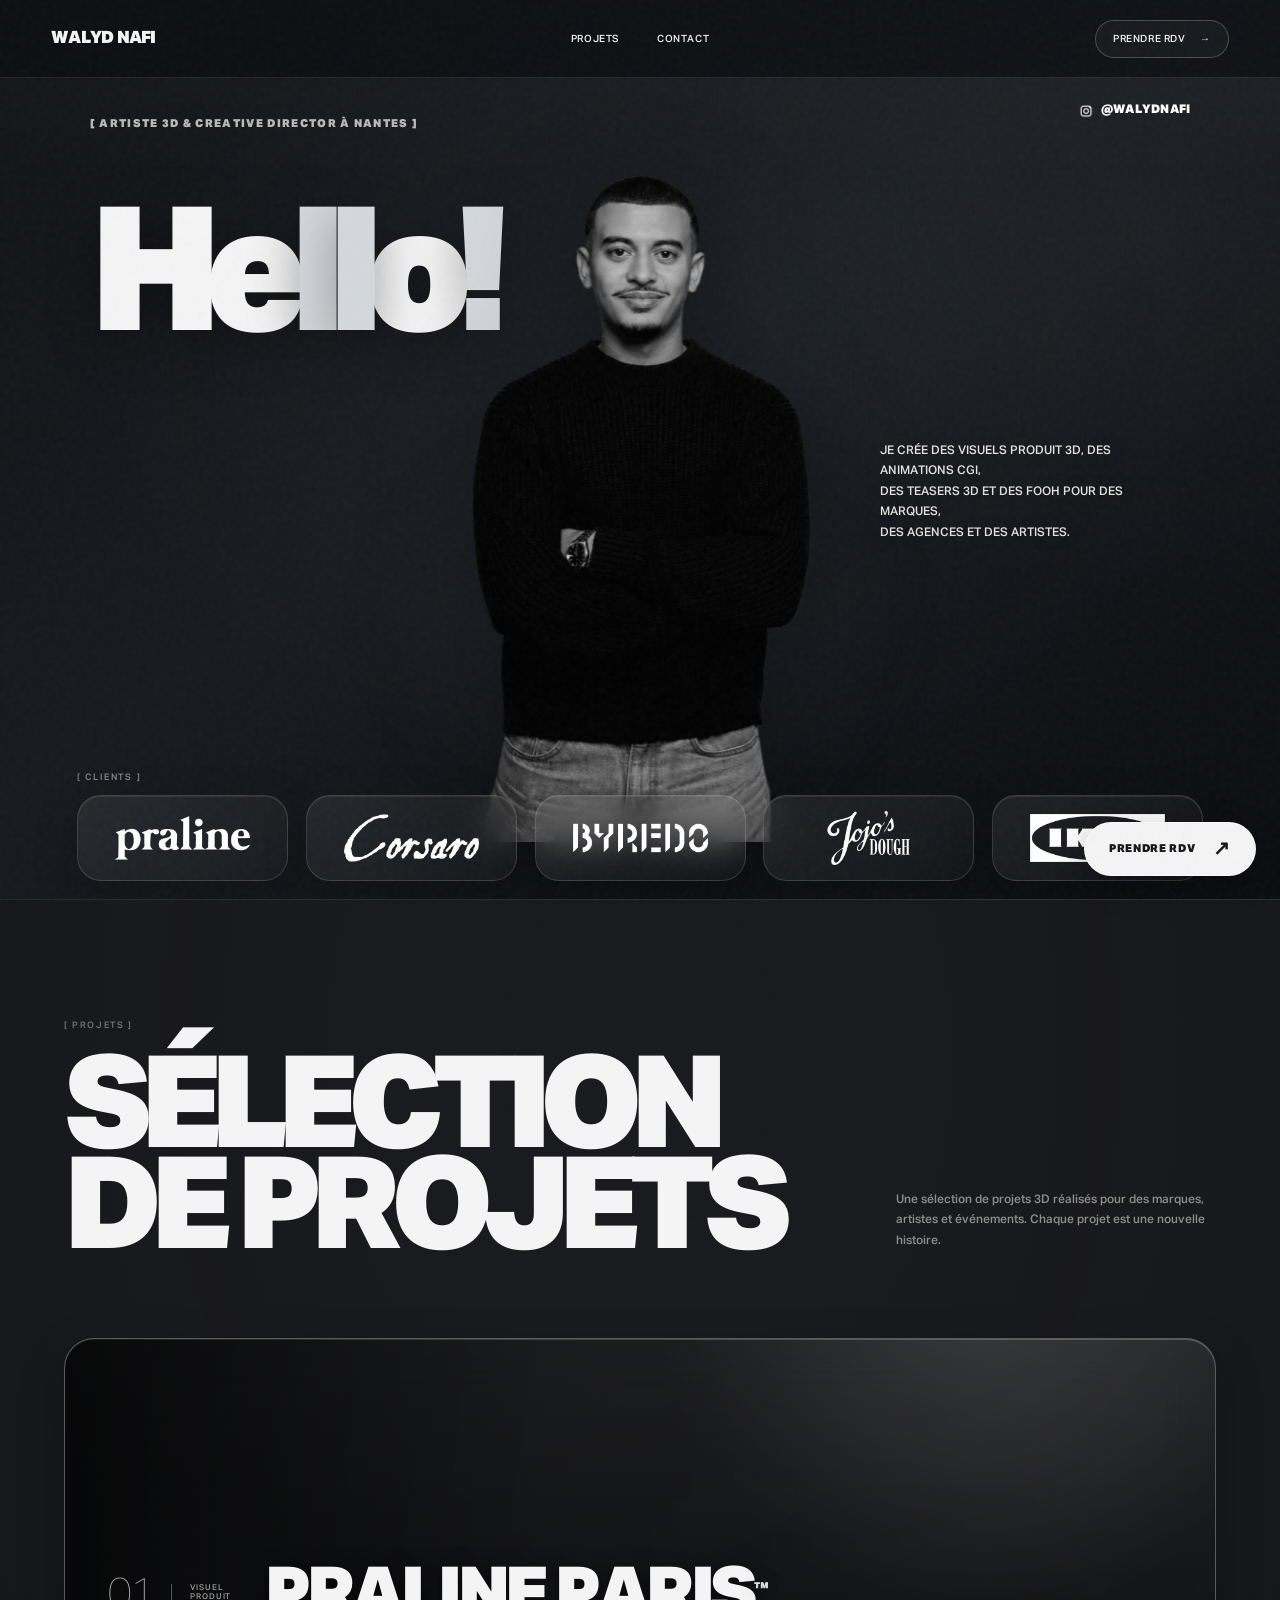
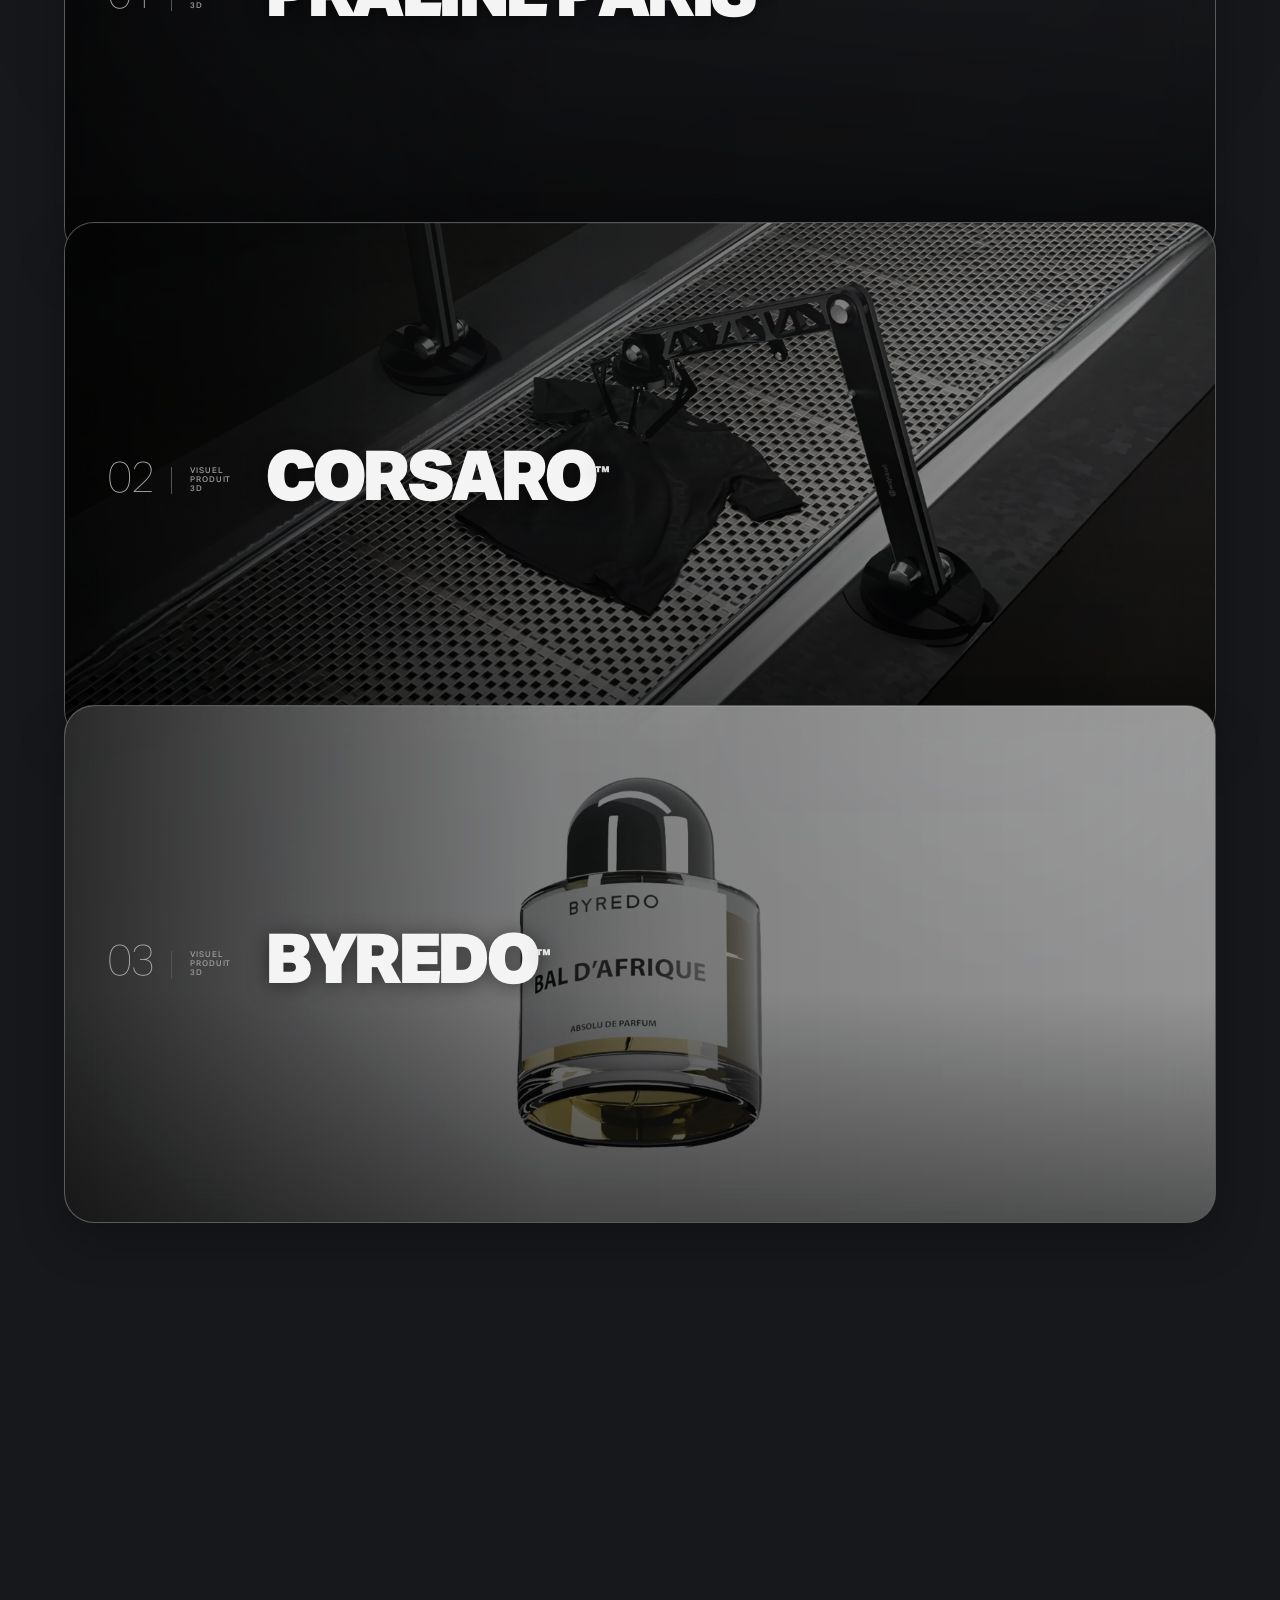
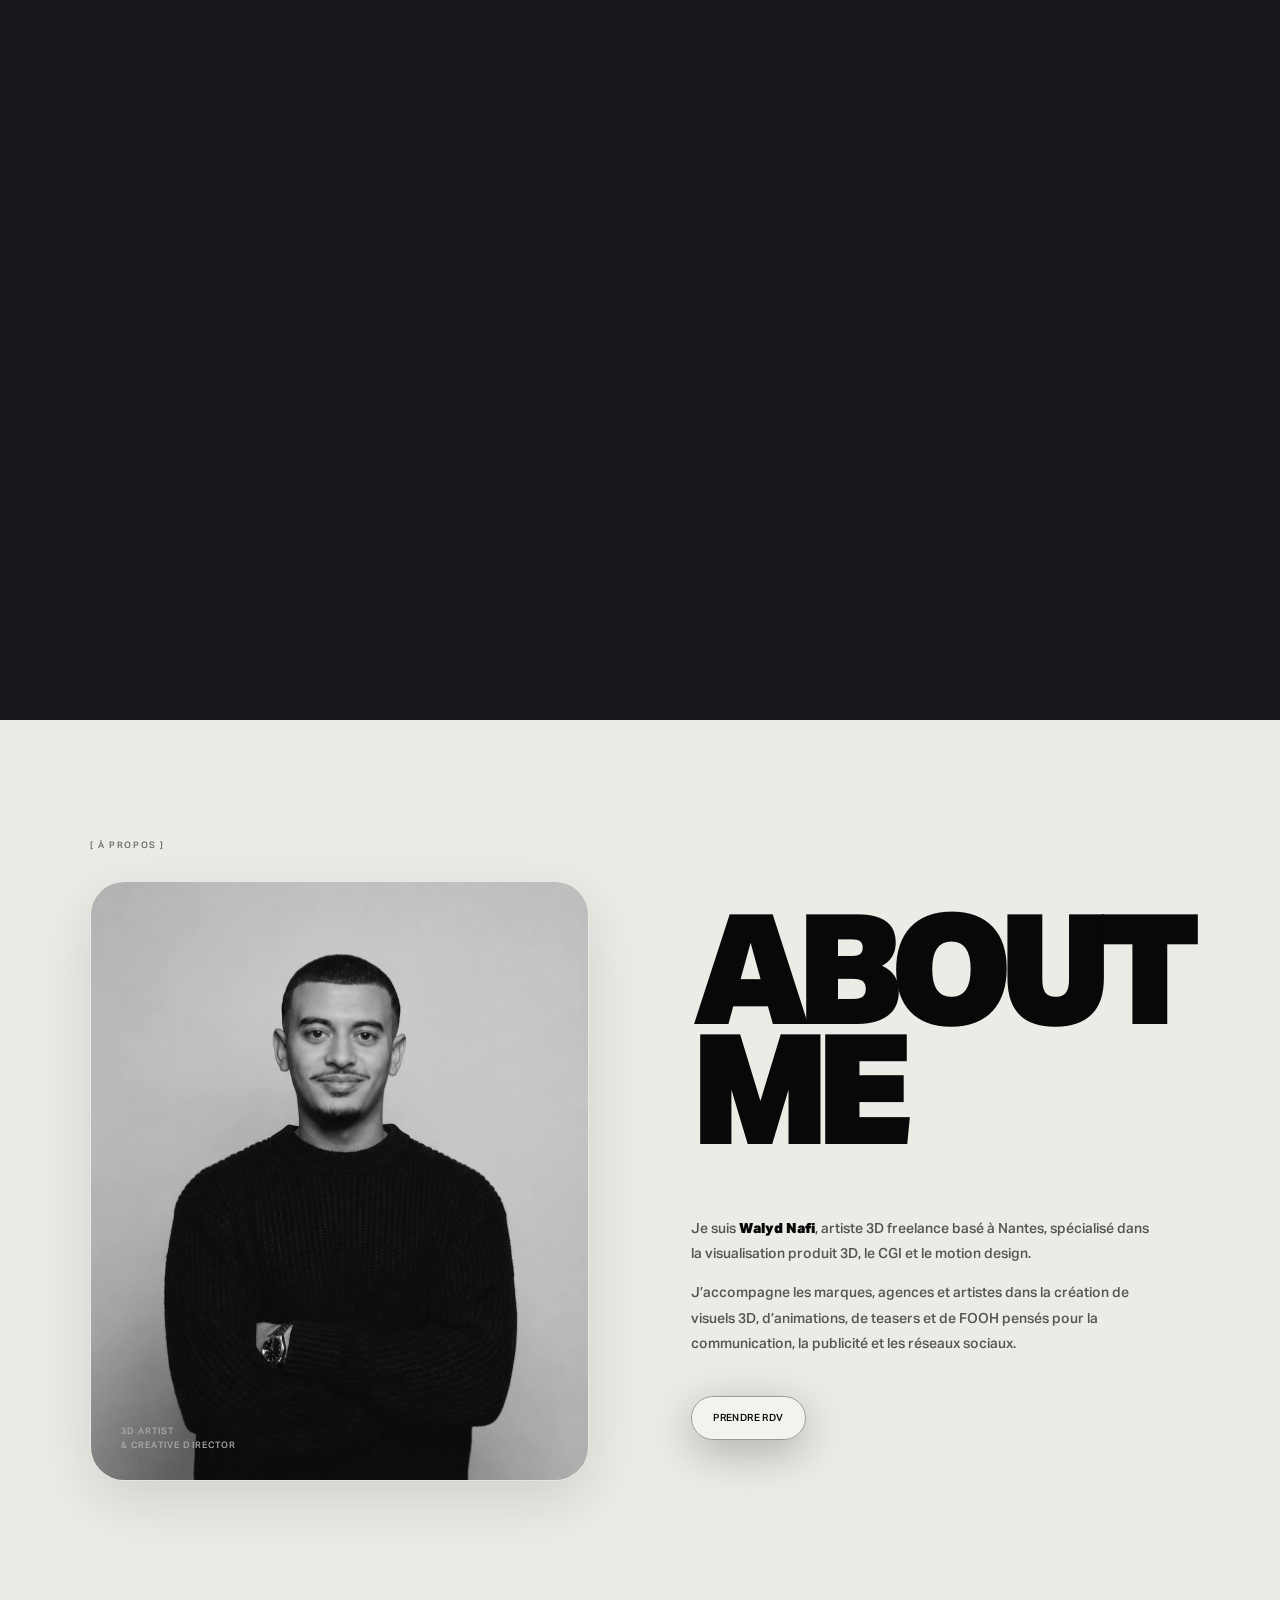
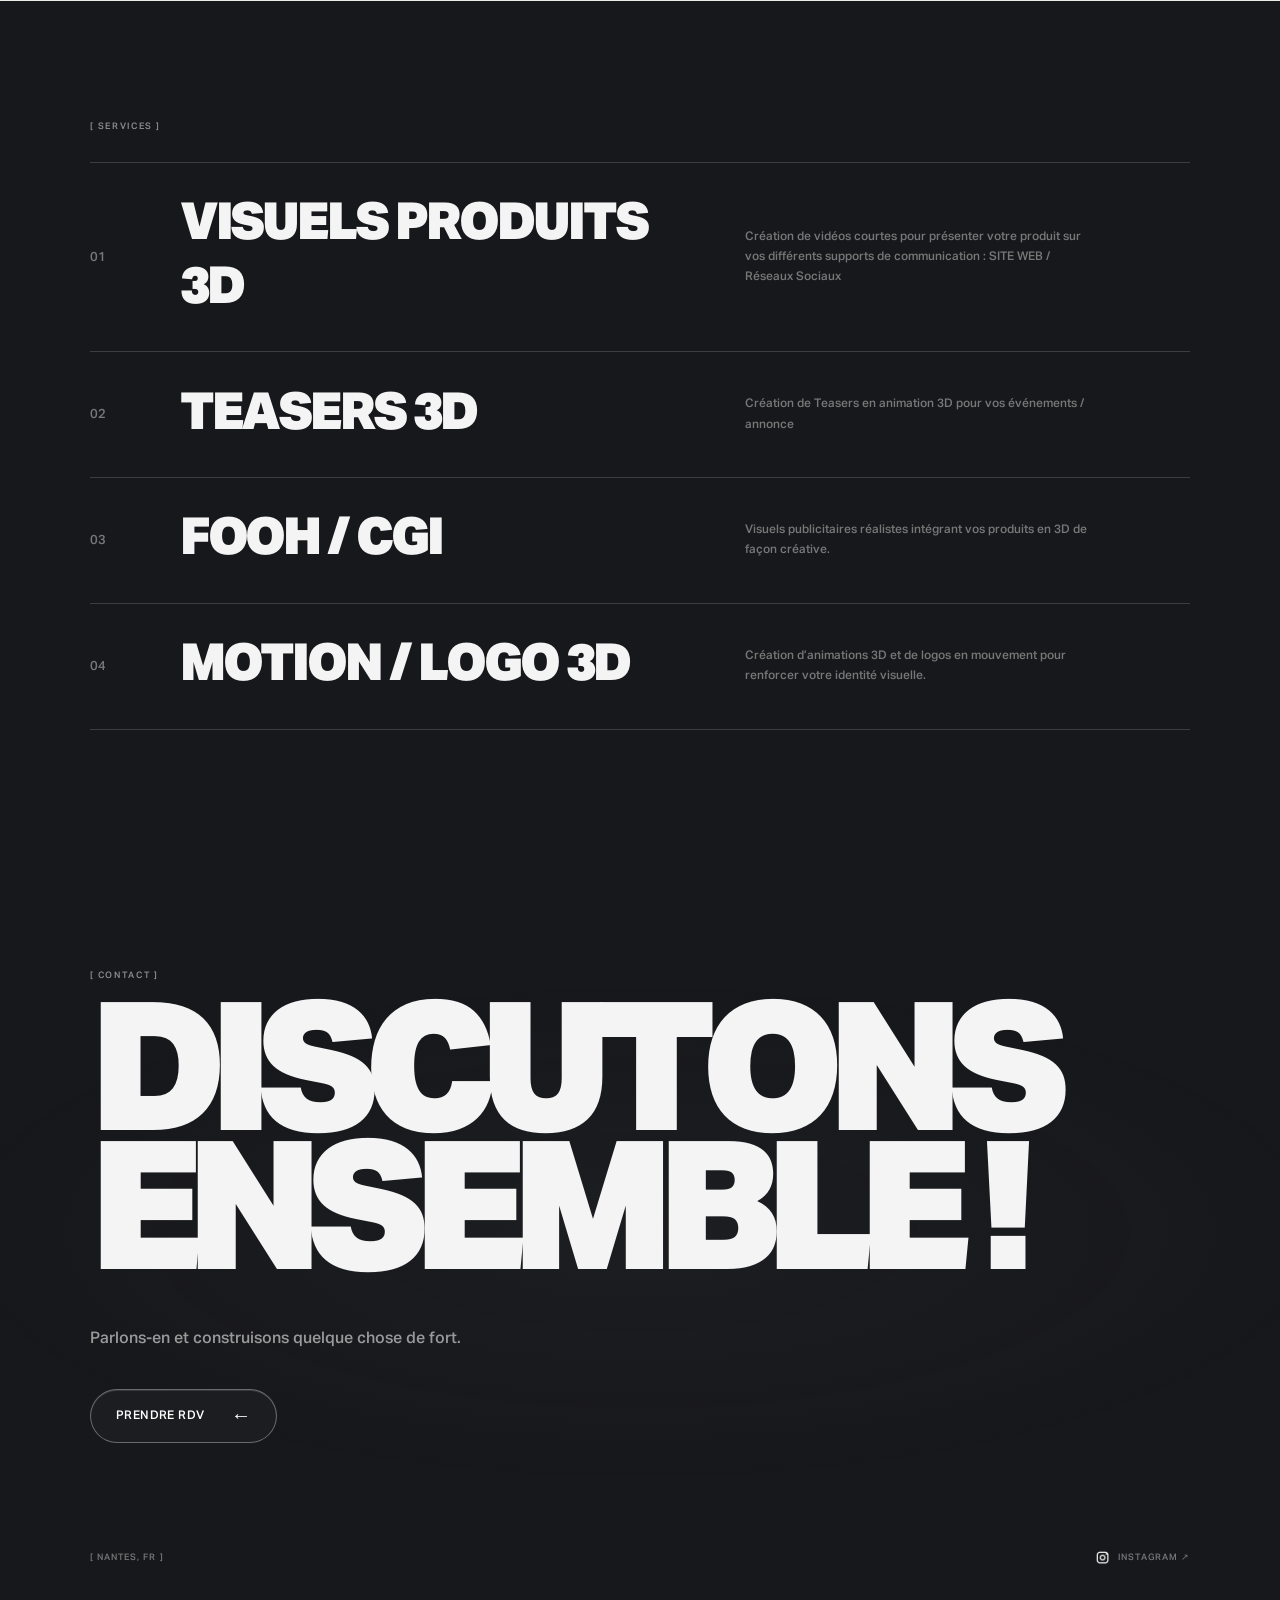
==== index.html @ 04abf807 "Add fixed booking button at bottom right" ====
<!doctype html>
<html lang="fr">
<head>
<meta charset="utf-8">
<link rel="icon" type="image/png" href="assets/favicon.png"><link rel="apple-touch-icon" href="assets/apple-touch-icon.png"><meta name="viewport" content="width=device-width,initial-scale=1">
<title>Artiste 3D freelance à Nantes | Visualisation produit 3D — Walyd Nafi</title>
<meta name="description" content="Walyd Nafi, artiste 3D freelance à Nantes. Visualisation produit 3D, CGI, FOOH, teasers 3D, motion design et direction artistique pour marques et agences.">
<link rel="canonical" href="https://walydnafi.fr/">
<meta name="robots" content="index,follow,max-image-preview:large">
<meta name="theme-color" content="#17181b">
<meta property="og:type" content="website">
<meta property="og:site_name" content="WALYD NAFI">
<meta property="og:title" content="Artiste 3D freelance à Nantes | Walyd Nafi">
<meta property="og:description" content="Visualisation produit 3D, CGI, FOOH, teasers 3D et motion design pour marques, agences et artistes.">
<meta property="og:url" content="https://walydnafi.fr/">
<meta property="og:image" content="https://walydnafi.fr/assets/walyd-hero.webp">
<meta name="twitter:card" content="summary_large_image">
<meta name="twitter:title" content="Artiste 3D freelance à Nantes | Walyd Nafi">
<meta name="twitter:description" content="Visualisation produit 3D, CGI, FOOH, teasers 3D et motion design.">
<meta name="twitter:image" content="https://walydnafi.fr/assets/walyd-hero.webp">
<link rel="stylesheet" href="style.css">
<script type="application/ld+json">
{
"@context":"https://schema.org",
"@graph":[
{"@type":"Person","@id":"https://walydnafi.fr/#person","name":"Walyd Nafi","alternateName":"WALYD NAFI","url":"https://walydnafi.fr/","image":"https://walydnafi.fr/assets/walyd-hero.webp","jobTitle":"Artiste 3D & Creative Director","description":"Artiste 3D freelance à Nantes spécialisé en visualisation produit 3D, CGI, FOOH, teasers 3D et motion design.","sameAs":["https://www.instagram.com/walydnafi/"],"worksFor":{"@id":"https://walydnafi.fr/#business"},"homeLocation":{"@type":"City","name":"Nantes"}},
{"@type":"ProfessionalService","@id":"https://walydnafi.fr/#business","name":"WALYD NAFI","url":"https://walydnafi.fr/","description":"Studio freelance de création 3D spécialisé en visualisation produit, CGI, FOOH, teasers 3D et motion design.","image":"https://walydnafi.fr/assets/walyd-hero.webp","areaServed":[{"@type":"City","name":"Nantes"},{"@type":"Country","name":"France"}],"founder":{"@id":"https://walydnafi.fr/#person"},"sameAs":["https://www.instagram.com/walydnafi/"]},
{"@type":"WebSite","@id":"https://walydnafi.fr/#website","url":"https://walydnafi.fr/","name":"WALYD NAFI","publisher":{"@id":"https://walydnafi.fr/#person"},"inLanguage":"fr-FR"}
]}
</script>
</head>
<body>
<div class="noise"></div>
<header class="nav">
  <div class="nav-name">WALYD NAFI</div>
  <div class="nav-links"><a href="#projects">PROJETS</a><a href="#contact">CONTACT</a></div>
  <a class="nav-cta" href="https://cal.com/walydnafi/30min" data-cal-link="walydnafi/30min" data-cal-namespace="30min" data-cal-config='{"layout":"month_view","useSlotsViewOnSmallScreen":"true"}'>PRENDRE RDV <span class="nav-arrow" aria-hidden="true">→</span></a>
</header>
<main>
<section class="hero" id="home">
  <h1 class="hero-role">[ ARTISTE 3D &amp; CREATIVE DIRECTOR À NANTES ]</h1>
  <div class="hero-topline"><a href="https://www.instagram.com/walydnafi/" target="_blank" rel="noopener noreferrer"><img class="instagram-png" src="assets/instagram-white.png" alt="" aria-hidden="true">@WALYDNAFI</a></div>
  <div class="hero-portrait" aria-hidden="true"><img src="assets/walyd-hero.webp" alt=""></div>
  <div class="hero-title">He<span class="hello-l l-one">l</span><span class="hello-l l-two">l</span>o<span class="hello-mark">!</span></div>
  <div class="hero-copy">JE CRÉE DES VISUELS PRODUIT 3D, DES ANIMATIONS CGI,<br>DES TEASERS 3D ET DES FOOH POUR DES MARQUES,<br>DES AGENCES ET DES ARTISTES.</div>
  <div class="hero-scroll">SCROLL <span>↓</span></div>

  <div class="hero-clients" id="clients">
    <div class="section-label">[ CLIENTS ]</div>
    <div class="client-row">
      <div class="client-logo"><img src="assets/logo-praline.webp" alt="Praline Paris"></div>
      <div class="client-logo"><img src="assets/logo-corsaro.webp" alt="Corsaro"></div>
      <div class="client-logo"><img src="assets/logo-byredo.webp" alt="Byredo"></div>
      <div class="client-logo"><img src="assets/logo-jojos.webp" alt="Jojo's Dough"></div>
      <div class="client-logo"><img src="assets/logo-ikea.webp" alt="IKEA"></div>
    </div>
  </div>
</section>
<section class="projects" id="projects">
  <div class="projects-head"><div><div class="section-label">[ PROJETS ]</div><h2>SÉLECTION<br>DE PROJETS</h2></div><p>Une sélection de projets 3D réalisés pour des marques, artistes et événements. Chaque projet est une nouvelle histoire.</p></div>
  <div class="project-stack">
    <article class="project-card project-with-image">
      <a class="project-card-link" href="projects/praline-paris.html" aria-label="Voir le projet PRALINE PARIS"></a>
      <picture class="project-media-picture"><source media="(max-width:800px)" srcset="assets/praline-16x9.webp"><img class="project-media" src="assets/praline-card.webp" alt="Praline Paris — visuel 3D" loading="lazy" decoding="async"></picture>
      <div class="p-meta"><b>01</b><span>VISUEL PRODUIT 3D</span></div>
      <h3><a class="project-link" href="projects/praline-paris.html">PRALINE PARIS<sup class="tm-mark">™</sup></a></h3>
    </article>
    <article class="project-card project-with-image">
      <a class="project-card-link" href="projects/corsaro.html" aria-label="Voir le projet CORSARO"></a>
      <picture class="project-media-picture"><source media="(max-width:800px)" srcset="assets/corsaro-16x9.webp"><img class="project-media" src="assets/corsaro-card.webp" alt="Corsaro — visuel 3D" loading="lazy" decoding="async"></picture>
      <div class="p-meta"><b>02</b><span>VISUEL PRODUIT 3D</span></div>
      <h3><a class="project-link" href="projects/corsaro.html">CORSARO<sup class="tm-mark">™</sup></a></h3>
    </article>
    <article class="project-card project-with-image">
      <a class="project-card-link" href="projects/byredo.html" aria-label="Voir le projet BYREDO"></a>
      <picture class="project-media-picture"><source media="(max-width:800px)" srcset="assets/byredo-16x9.webp"><img class="project-media" src="assets/byredo-card.webp" alt="Byredo — visuel 3D" loading="lazy" decoding="async"></picture>
      <div class="p-meta"><b>03</b><span>VISUEL PRODUIT 3D</span></div>
      <h3><a class="project-link" href="projects/byredo.html">BYREDO<sup class="tm-mark">™</sup></a></h3>
    </article>
    <article class="project-card project-with-image">
      <a class="project-card-link" href="projects/jojos-dough.html" aria-label="Voir le projet JOJO'S DOUGH"></a>
      <picture class="project-media-picture"><source media="(max-width:800px)" srcset="assets/jojos-dough-16x9.webp"><img class="project-media" src="assets/jojos-dough-card.webp" alt="Jojo's Dough — visuel 3D" loading="lazy" decoding="async"></picture>
      <div class="p-meta"><b>04</b><span>VISUEL PRODUIT 3D</span></div>
      <h3><a class="project-link" href="projects/jojos-dough.html">JOJO'S DOUGH<sup class="tm-mark">™</sup></a></h3>
    </article>
    <article class="project-card project-with-image">
      <a class="project-card-link" href="projects/ikea.html" aria-label="Voir le projet IKEA"></a>
      <picture class="project-media-picture"><source media="(max-width:800px)" srcset="assets/ikea-16x9.webp"><img class="project-media" src="assets/ikea-card.webp" alt="IKEA — visuel 3D" loading="lazy" decoding="async"></picture>
      <div class="p-meta"><b>05</b><span>VISUEL PRODUIT 3D</span></div>
      <h3><a class="project-link" href="projects/ikea.html">IKEA<sup class="tm-mark">™</sup></a></h3>
    </article>
  </div>
</section>
<section class="about" id="about"><div class="section-label">[ À PROPOS ]</div><div class="about-grid"><div class="about-visual"><img src="assets/walyd-about.webp" alt="Walyd Nafi — 3D Artist &amp; Creative Director"><div class="about-caption">3D ARTIST<br>&amp; CREATIVE DIRECTOR</div></div><div class="about-text"><div class="bigword">ABOUT<br>ME</div><p>Je suis <strong>Walyd Nafi</strong>, artiste 3D freelance basé à Nantes, spécialisé dans la visualisation produit 3D, le CGI et le motion design.</p><p>J’accompagne les marques, agences et artistes dans la création de visuels 3D, d’animations, de teasers et de FOOH pensés pour la communication, la publicité et les réseaux sociaux.</p><a class="pill light" href="https://cal.com/walydnafi/30min" data-cal-link="walydnafi/30min" data-cal-namespace="30min" data-cal-config='{"layout":"month_view","useSlotsViewOnSmallScreen":"true"}'>PRENDRE RDV</a></div></div></section>
<section class="services" id="services"><div class="section-label">[ SERVICES ]</div><div class="service-list"><div><span>01</span><h3>VISUELS PRODUITS 3D</h3><p>Création de vidéos courtes pour présenter votre produit sur vos différents supports de communication : SITE WEB / Réseaux Sociaux</p></div><div><span>02</span><h3>TEASERS 3D</h3><p>Création de Teasers en animation 3D pour vos événements / annonce</p></div><div><span>03</span><h3>FOOH / CGI</h3><p>Visuels publicitaires réalistes intégrant vos produits en 3D de façon créative.</p></div><div><span>04</span><h3>MOTION / LOGO 3D</h3><p>Création d’animations 3D et de logos en mouvement pour renforcer votre identité visuelle.</p></div></div></section>
<section class="contact" id="contact"><div class="section-label">[ CONTACT ]</div><div class="contact-title">DISCUTONS<br>ENSEMBLE !</div><p>Parlons-en et construisons quelque chose de fort.</p><a class="contact-rdv-button" href="https://cal.com/walydnafi/30min" data-cal-link="walydnafi/30min" data-cal-namespace="30min" data-cal-config='{"layout":"month_view","useSlotsViewOnSmallScreen":"true"}'>PRENDRE RDV <span aria-hidden="true">←</span></a><div class="contact-bottom"><span>[ NANTES, FR ]</span><a class="instagram-link" href="https://www.instagram.com/walydnafi/" target="_blank" rel="noopener noreferrer" aria-label="Instagram de Walyd Nafi"><img class="instagram-png instagram-png-bottom" src="assets/instagram-white.png" alt="" aria-hidden="true"><span>INSTAGRAM ↗</span></a></div></section>
</main>
<a class="sticky-rdv-button" href="https://cal.com/walydnafi/30min" data-cal-link="walydnafi/30min" data-cal-namespace="30min" data-cal-config='{"layout":"month_view","useSlotsViewOnSmallScreen":"true"}'>PRENDRE RDV <span aria-hidden="true">↗</span></a>
<script src="script.js"></script>
<script src="cal.js"></script>
</body>
</html>
---- style.css ----
@font-face{font-family:Aktiv;src:url('fonts/AktivGrotesk-Hairline.otf') format('opentype');font-weight:100;font-style:normal;font-display:swap}
@font-face{font-family:Aktiv;src:url('fonts/AktivGrotesk-Medium.otf') format('opentype');font-weight:500;font-style:normal;font-display:swap}
@font-face{font-family:Aktiv;src:url('fonts/AktivGrotesk-Black.otf') format('opentype');font-weight:900;font-style:normal;font-display:swap}
*{box-sizing:border-box}html{scroll-behavior:smooth}body{margin:0;color:#f4f4f4;font-family:Aktiv,Arial,sans-serif;font-weight:500;overflow-x:hidden;background:#17181b;}.noise{position:fixed;inset:0;pointer-events:none;opacity:.04;z-index:50;background-image:url("data:image/svg+xml,%3Csvg viewBox='0 0 180 180' xmlns='http://www.w3.org/2000/svg'%3E%3Cfilter id='n'%3E%3CfeTurbulence type='fractalNoise' baseFrequency='.9' numOctaves='3' stitchTiles='stitch'/%3E%3C/filter%3E%3Crect width='100%25' height='100%25' filter='url(%23n)' opacity='.8'/%3E%3C/svg%3E")}.nav{height:78px;display:grid;grid-template-columns:1fr auto 1fr;align-items:center;padding:0 4vw;border-bottom:1px solid rgba(255,255,255,.10);position:fixed;top:0;left:0;right:0;z-index:20;background:rgba(8,10,13,.58);backdrop-filter:blur(24px)}.nav-name{font-weight:900;letter-spacing:-.045em;font-size:17px}.nav-links{display:flex;gap:38px}.nav-links a,.nav-cta{color:#eee;text-decoration:none;font-size:10px;font-weight:500;letter-spacing:.06em}.nav-cta{justify-self:end;border:1px solid rgba(255,255,255,.22);border-radius:999px;padding:12px 17px;background:rgba(255,255,255,.035)}.nav-cta span,.pill span{margin-left:12px}.nav-cta .nav-arrow{display:inline-block;transform:rotate(0deg);transform-origin:50% 50%;will-change:transform;transition:transform .08s linear}.hero{min-height:100vh;position:relative;padding:145px 7vw 50px;overflow:hidden;border-bottom:1px solid rgba(255,255,255,.09);background:radial-gradient(ellipse 80% 70% at 50% 45%,rgba(58,66,76,.18) 0%,rgba(15,18,22,.10) 38%,rgba(4,5,7,.40) 78%),radial-gradient(circle at 75% 20%,rgba(112,121,132,.13),transparent 28%),linear-gradient(135deg,rgba(28,34,41,.55),rgba(4,6,8,.78) 58%,rgba(2,3,5,.96));}.hero:after{content:"";position:absolute;inset:0;pointer-events:none;background:linear-gradient(180deg,rgba(255,255,255,.025),transparent 20%,transparent 75%,rgba(0,0,0,.32));mix-blend-mode:screen}.hero-role{position:absolute;top:108px;left:7vw;font-size:11px;letter-spacing:.12em;color:#b8b8b8;z-index:4}.hero-topline{position:absolute;top:103px;right:7vw;font-size:12px;letter-spacing:.04em;text-align:right;z-index:4}.hero-topline a{color:#fff;text-decoration:none;font-weight:900;letter-spacing:.02em}.hero-topline a:hover{text-decoration:underline;text-underline-offset:4px}.hero-title{font-size:clamp(100px,18vw,270px);font-weight:900;line-height:.78;letter-spacing:-.095em;margin-top:58px;position:relative;z-index:2}.hero-title span{color:#d4d8dc}.hero-copy{position:absolute;right:11vw;top:49%;font-size:12px;line-height:1.7;font-weight:500;color:#e0e0e0;z-index:4;text-shadow:0 1px 16px rgba(0,0,0,.45)}.pill{display:inline-flex;align-items:center;text-decoration:none;color:#fff;border:1px solid rgba(255,255,255,.34);border-radius:999px;padding:15px 21px;font-size:10px;font-weight:500;letter-spacing:.04em;background:linear-gradient(115deg,rgba(255,255,255,.15),rgba(255,255,255,.035) 48%,rgba(255,255,255,.10));box-shadow:inset 0 1px 0 rgba(255,255,255,.25),0 12px 45px rgba(0,0,0,.28);backdrop-filter:blur(16px)}.hero>.pill{position:absolute;right:11vw;top:61%;z-index:4}.hero-scroll{position:absolute;bottom:35px;left:7vw;font-size:9px;letter-spacing:.15em;color:#8a8f95;z-index:4}.hero-scroll span{color:#fff;margin-left:12px}.clients{padding:55px 7vw;border-bottom:1px solid rgba(255,255,255,.08);background:transparent}.section-label{font-size:9px;letter-spacing:.18em;color:#8b9096;margin-bottom:30px}.client-row{display:grid;grid-template-columns:repeat(6,1fr);gap:25px;align-items:center}.client-row span{font-size:12px;color:#fff;text-align:center;font-weight:900;letter-spacing:-.035em;text-transform:uppercase}.projects{padding:120px 5vw 140px;color:#f4f4f4;background:radial-gradient(ellipse 90% 50% at 50% 5%,rgba(57,65,74,.10),transparent 70%)}.projects-head{display:flex;justify-content:space-between;align-items:flex-end;gap:40px;margin-bottom:75px}.projects .section-label{color:#777}.projects-head h2{font-size:clamp(65px,10vw,145px);font-weight:900;line-height:.79;letter-spacing:-.085em;margin:0}.projects-head p{max-width:320px;font-size:12px;line-height:1.7;color:#8e8e8e}.project-stack{display:flex;flex-direction:column;gap:0;padding-bottom:25px}.project-card{position:sticky;min-height:190px;margin-bottom:-35px;border:1px solid rgba(255,255,255,.28);border-radius:30px;display:grid;grid-template-columns:130px 1fr;align-items:center;gap:28px;padding:28px 34px;background:linear-gradient(120deg,rgba(255,255,255,.14),rgba(90,98,108,.09) 45%,rgba(0,0,0,.30));box-shadow:inset 0 1px 0 rgba(255,255,255,.3),inset 0 -1px 0 rgba(0,0,0,.5),0 18px 45px rgba(0,0,0,.26);backdrop-filter:blur(24px) saturate(115%);-webkit-backdrop-filter:blur(24px) saturate(115%);overflow:hidden;transition:transform .5s ease,border-color .4s ease,background .4s ease}.project-card:before{content:"";position:absolute;inset:-25%;background:radial-gradient(circle at 70% 10%,rgba(255,255,255,.18),transparent 24%),radial-gradient(circle at 20% 80%,rgba(255,255,255,.08),transparent 25%);pointer-events:none;filter:blur(18px)}.project-card:nth-child(1){top:105px;z-index:1;transform:rotate(-1deg)}.project-card:nth-child(2){top:140px;z-index:2;transform:rotate(.6deg)}.project-card:nth-child(3){top:175px;z-index:3;transform:rotate(-.4deg)}.project-card:nth-child(4){top:210px;z-index:4;transform:rotate(.65deg)}.project-card:nth-child(5){top:245px;z-index:5;transform:rotate(-.3deg)}.project-card:hover{transform:translateY(-10px) rotate(0deg);border-color:rgba(255,255,255,.55);background:linear-gradient(120deg,rgba(255,255,255,.19),rgba(110,118,128,.11) 45%,rgba(0,0,0,.34))}.p-meta{display:flex;align-items:center;gap:18px;position:relative;z-index:2}.p-meta b{font-size:43px;font-weight:100;color:#aaa;letter-spacing:-.05em}.p-meta span{font-size:8px;letter-spacing:.12em;color:#999;border-left:1px solid #555;padding-left:18px}.project-card h3{position:relative;z-index:2;font-size:clamp(32px,5.4vw,78px);font-weight:900;letter-spacing:-.065em;margin:0}.arrow{position:relative;z-index:2;width:48px;height:48px;border:1px solid rgba(255,255,255,.4);border-radius:50%;display:grid;place-items:center;font-size:19px;transition:.35s}.project-card:hover .arrow{transform:rotate(45deg);background:#fff;color:#050505}.about{padding:120px 7vw;background:#ecece7;color:#080808}.about .section-label{color:#666}.about-grid{display:grid;grid-template-columns:1fr 1fr;gap:8vw;align-items:center}.about-visual{height:600px;border-radius:34px;background:#cfcfcb;border:1px solid rgba(255,255,255,.5);position:relative;overflow:hidden;display:flex;align-items:center;justify-content:center;box-shadow:inset 0 1px 0 rgba(255,255,255,.65),0 20px 60px rgba(0,0,0,.12)}.about-visual img{width:100%;height:100%;object-fit:cover;object-position:center top;display:block;filter:grayscale(1);transform:scale(1.01)}.about-caption{position:absolute;bottom:28px;left:30px;font-size:9px;line-height:1.5;letter-spacing:.12em;color:#aaa}.bigword{font-size:clamp(75px,12vw,170px);font-weight:900;line-height:.78;letter-spacing:-.09em;margin-bottom:55px}.about-text p{max-width:460px;color:#555;font-size:14px;line-height:1.8}.about-text strong{color:#080808}.light{margin-top:25px;color:#080808;border-color:#999;background:rgba(255,255,255,.35)}.services{padding:120px 7vw;background:transparent;color:#f4f4f4}.service-list>div{display:grid;grid-template-columns:60px 1.2fr 1fr;gap:30px;align-items:center;border-top:1px solid rgba(255,255,255,.16);padding:30px 0}.service-list>div:last-child{border-bottom:1px solid rgba(255,255,255,.16)}.service-list span{font-size:13px;color:#777}.service-list h3{font-size:clamp(28px,4vw,60px);font-weight:900;letter-spacing:-.06em;margin:0}.service-list p{font-size:12px;line-height:1.7;color:#777;max-width:350px}.contact{min-height:85vh;padding:120px 7vw 50px;display:flex;flex-direction:column;justify-content:center;position:relative;background:radial-gradient(ellipse 75% 45% at 50% 50%,rgba(57,65,74,.14),transparent 72%)}.contact-title{font-size:clamp(75px,14vw,200px);font-weight:900;line-height:.78;letter-spacing:-.09em}.contact>p{color:#999;margin-top:40px}.contact-rdv-button{display:inline-flex;align-items:center;justify-content:center;gap:26px;width:max-content;color:#fff;text-decoration:none;margin-top:24px;padding:16px 25px;border:1px solid rgba(255,255,255,.34);border-radius:999px;font-size:12px;font-weight:500;letter-spacing:.04em;background:rgba(255,255,255,.025);box-shadow:inset 0 1px 0 rgba(255,255,255,.12);transition:background .3s ease,border-color .3s ease,transform .3s ease}.contact-rdv-button span{font-size:20px;line-height:1;display:inline-block;transition:transform .3s ease}.contact-rdv-button:hover{background:rgba(255,255,255,.08);border-color:rgba(255,255,255,.55);transform:translateY(-2px)}.contact-rdv-button:hover span{transform:translateX(-4px)}.contact-bottom{margin-top:auto;display:flex;justify-content:space-between;align-items:center;font-size:9px;letter-spacing:.12em;color:#777;padding-top:100px}.instagram-link{display:inline-flex;align-items:center;gap:9px;color:#777;text-decoration:none}.instagram-link:hover{color:#fff}.instagram-icon{width:18px;height:18px;border:1px solid currentColor;border-radius:5px;display:grid;place-items:center;font-size:13px;line-height:1}@media(max-width:800px){body{background-attachment:scroll}.hero{padding:110px 6vw 40px;min-height:780px}.hero-role{top:88px;left:6vw;font-size:9px}.hero-topline{top:86px;right:6vw;font-size:10px}.hero-title{font-size:27vw;margin-top:45px}.hero-copy{right:6vw;top:auto;bottom:190px}.hero>.pill{top:auto;bottom:110px;right:6vw}.hero-scroll{bottom:25px}.client-row{grid-template-columns:repeat(2,1fr);gap:18px}.projects{padding:85px 5vw 110px}.projects-head{display:block}.projects-head p{margin-top:30px}.project-card{grid-template-columns:60px 1fr;gap:12px;min-height:165px;padding:22px 18px;border-radius:24px;margin-bottom:-24px}.project-card:nth-child(1){top:75px}.project-card:nth-child(2){top:105px}.project-card:nth-child(3){top:135px}.project-card:nth-child(4){top:165px}.project-card:nth-child(5){top:195px}.p-meta{gap:10px}.p-meta b{font-size:28px}.p-meta span{font-size:6px;padding-left:10px}.project-card h3{font-size:34px;line-height:.95}.arrow{width:38px;height:38px;font-size:15px}.about{padding:85px 6vw}.about-grid{grid-template-columns:1fr;gap:40px}.about-visual{height:400px}.services{padding:85px 6vw}.service-list>div{grid-template-columns:40px 1fr;gap:10px}.service-list p{grid-column:2}.contact{padding:90px 6vw 40px}.contact-bottom{flex-direction:column;gap:15px}}
.reveal{opacity:0;transform:translateY(35px);transition:opacity .8s ease,transform .8s ease}.reveal.show{opacity:1;transform:none}

/* V11 — project visuals: 16:9 cinematic slides */
.project-stack{
  max-width:1200px;
  margin:0 auto;
}
.project-card{
  aspect-ratio:16 / 9;
  min-height:0;
  height:auto;
  padding:34px 42px;
  grid-template-columns:130px 1fr;
}
.project-card.project-with-image{
  background:rgba(35,38,42,.30);
}
.project-media{
  position:absolute;
  z-index:0;
  inset:0;
  width:100%;
  height:100%;
  aspect-ratio:16 / 9;
  object-fit:cover;
  object-position:center;
  display:block;
  opacity:.72;
  filter:saturate(.88) contrast(1.04);
  transition:transform .7s cubic-bezier(.2,.7,.2,1),opacity .5s ease,filter .5s ease;
}
.project-card.project-with-image:after{
  content:"";
  position:absolute;
  z-index:1;
  inset:0;
  background:
    linear-gradient(90deg,rgba(0,0,0,.78) 0%,rgba(0,0,0,.35) 42%,rgba(0,0,0,.22) 100%),
    linear-gradient(0deg,rgba(0,0,0,.45),transparent 45%,rgba(255,255,255,.06));
  pointer-events:none;
}
.project-card.project-with-image:hover .project-media{
  transform:scale(1.045);
  opacity:.88;
  filter:saturate(1) contrast(1.06);
}
.project-card .p-meta,
.project-card h3,
.project-card .arrow{z-index:3}
.project-card h3{
  text-shadow:0 2px 20px rgba(0,0,0,.5);
}
@media(max-width:800px){
  .project-stack{max-width:none}
  .project-card{
    aspect-ratio:16 / 9;
    min-height:0;
    padding:22px 18px;
    grid-template-columns:60px 1fr;
  }
  .project-card .project-media{object-position:center}
}

/* V12 — Hero Hello entrance */
.hero-title{
  overflow:visible;
  animation:helloReveal 1.15s cubic-bezier(.16,1,.3,1) both;
  transform-origin:left center;
}
.hero-title span{
  display:inline-block;
  animation:helloMarkReveal 1.15s .12s cubic-bezier(.16,1,.3,1) both;
}
@keyframes helloReveal{
  0%{opacity:0;transform:translateY(42px) scale(.97);filter:blur(10px)}
  55%{opacity:1;filter:blur(0)}
  100%{opacity:1;transform:translateY(0) scale(1);filter:blur(0)}
}
@keyframes helloMarkReveal{
  0%{opacity:0;transform:translateY(18px) rotate(8deg) scale(.8)}
  100%{opacity:1;transform:translateY(0) rotate(0) scale(1)}
}
@media (prefers-reduced-motion:reduce){
  .hero-title,.hero-title span{animation:none}
}

/* V13 — Client logo reveal */
.clients{position:relative;overflow:hidden;padding-top:72px;padding-bottom:80px}
.client-row{display:grid;grid-template-columns:repeat(5,minmax(0,1fr));gap:24px;align-items:center;margin-top:34px}
.client-logo{
  min-height:150px;
  display:flex;
  align-items:center;
  justify-content:center;
  padding:26px 30px;
  border:1px solid rgba(255,255,255,.11);
  border-radius:28px;
  background:linear-gradient(145deg,rgba(255,255,255,.075),rgba(255,255,255,.025));
  box-shadow:inset 0 1px 0 rgba(255,255,255,.08),0 18px 55px rgba(0,0,0,.20);
  backdrop-filter:blur(18px) saturate(115%);
  -webkit-backdrop-filter:blur(18px) saturate(115%);
  opacity:0;
  transform:translateY(42px) scale(.72);
  filter:blur(10px);
  will-change:transform,opacity,filter;
  transition:
    opacity .7s cubic-bezier(.16,1,.3,1),
    transform .8s cubic-bezier(.16,1,.3,1),
    filter .8s cubic-bezier(.16,1,.3,1);
}
.client-logo img{
  display:block;
  width:min(100%,170px);
  height:76px;
  object-fit:contain;
  object-position:center;
  filter:brightness(0) invert(1);
  transition:transform .45s cubic-bezier(.16,1,.3,1),opacity .3s ease;
}
.client-logo:nth-child(1){transition-delay:0s}
.client-logo:nth-child(2){transition-delay:.11s}
.client-logo:nth-child(3){transition-delay:.22s}
.client-logo:nth-child(4){transition-delay:.33s}
.client-logo:nth-child(5){transition-delay:.44s}
.client-logo.show{opacity:1;transform:translateY(0) scale(1);filter:blur(0)}
.client-logo:hover img{transform:scale(1.06)}
@media(max-width:1100px){
  .client-row{grid-template-columns:repeat(3,1fr)}
}
@media(max-width:800px){
  .client-row{grid-template-columns:repeat(2,1fr);gap:14px}
  .client-logo{min-height:112px;padding:18px;border-radius:22px}
  .client-logo img{width:100%;height:58px}
}
@media(prefers-reduced-motion:reduce){
  .client-logo{opacity:1;transform:none;filter:none;transition:none}
}

/* V14 — lossless cinematic graphite background.
   Built entirely with CSS gradients: no compressed raster background. */
html, body{
  background:#070708 !important;
}
body{
  position:relative;
  background:
    radial-gradient(ellipse 80% 55% at 12% 8%, rgba(115,120,132,.20) 0%, rgba(67,70,79,.10) 28%, transparent 62%),
    radial-gradient(ellipse 70% 60% at 92% 20%, rgba(74,80,96,.17) 0%, rgba(37,40,49,.08) 30%, transparent 65%),
    radial-gradient(ellipse 90% 75% at 48% 108%, rgba(82,86,96,.16) 0%, rgba(28,29,34,.08) 34%, transparent 70%),
    radial-gradient(ellipse 55% 45% at 50% 42%, rgba(35,37,43,.22) 0%, transparent 72%),
    linear-gradient(135deg,#050506 0%,#111216 28%,#08090b 55%,#15171c 78%,#050506 100%) !important;
  background-attachment:fixed !important;
  background-size:100% 100% !important;
}

/* Fine film-grain layer generated in-browser, so there is no image compression. */
body::before{
  content:"";
  position:fixed;
  inset:0;
  z-index:-1;
  pointer-events:none;
  opacity:.045;
  background-image:url("data:image/svg+xml,%3Csvg xmlns='http://www.w3.org/2000/svg' width='160' height='160' viewBox='0 0 160 160'%3E%3Cfilter id='n'%3E%3CfeTurbulence type='fractalNoise' baseFrequency='.82' numOctaves='4' stitchTiles='stitch'/%3E%3C/filter%3E%3Crect width='100%25' height='100%25' filter='url(%23n)' opacity='.9'/%3E%3C/svg%3E");
  mix-blend-mode:soft-light;
}

/* A soft vignette gives the page the same depth as the reference without crushing blacks. */
body::after{
  content:"";
  position:fixed;
  inset:0;
  z-index:-1;
  pointer-events:none;
  background:radial-gradient(ellipse at center, transparent 35%, rgba(0,0,0,.28) 100%);
}
@media(max-width:800px){
  body{background-attachment:scroll !important;}
}

/* V15 — small trademark mark on project brand names */
.project-card h3{
  display:flex;
  align-items:flex-start;
  gap:.12em;
}
.tm-mark{
  font-family:inherit;
  font-size:.22em;
  font-weight:700;
  line-height:1;
  position:relative;
  top:.05em;
  letter-spacing:0;
  opacity:.9;
}

/* V16 — clickable project cards */
.project-link{
  display:block;
  color:inherit;
  text-decoration:none;
  position:relative;
  z-index:2;
}
.project-link .project-card{
  cursor:pointer;
}
.project-link:focus-visible{
  outline:2px solid rgba(255,255,255,.8);
  outline-offset:8px;
  border-radius:30px;
}


/* FINAL — clean CSS-only graphite background */
html, body{background:#17181b !important;}
body{
  position:relative;
  background:
    radial-gradient(ellipse 75% 55% at 10% 0%, rgba(115,118,125,.18), transparent 62%),
    radial-gradient(ellipse 70% 60% at 92% 12%, rgba(83,87,96,.13), transparent 64%),
    radial-gradient(ellipse 80% 65% at 50% 100%, rgba(92,95,102,.10), transparent 68%),
    linear-gradient(145deg,#111214 0%,#1b1c20 35%,#15161a 68%,#202126 100%) !important;
  background-attachment:fixed !important;
  background-size:100% 100% !important;
}
body::before{
  content:""; position:fixed; inset:0; pointer-events:none; z-index:-1; opacity:.035;
  background:
    radial-gradient(circle at 20% 30%, rgba(255,255,255,.55) 0 1px, transparent 1px),
    radial-gradient(circle at 70% 60%, rgba(255,255,255,.35) 0 1px, transparent 1px);
  background-size:3px 3px,5px 5px; mix-blend-mode:soft-light;
}
@media(max-width:800px){body{background-attachment:scroll !important;}}


/* V21 — Hero portrait + clients visible on first viewport */
.hero{
  min-height:100vh;
  height:100vh;
  padding:110px 7vw 0;
  isolation:isolate;
}
.hero-portrait{
  position:absolute;
  z-index:1;
  left:50%;
  top:82px;
  transform:translateX(-50%);
  height:min(70vh,720px);
  width:min(54vw,720px);
  display:flex;
  align-items:flex-end;
  justify-content:center;
  pointer-events:none;
}
.hero-portrait::before{
  content:"";
  position:absolute;
  left:50%;
  bottom:3%;
  width:72%;
  height:54%;
  transform:translateX(-50%);
  background:radial-gradient(ellipse,rgba(130,138,150,.20),transparent 68%);
  filter:blur(35px);
  z-index:-1;
}
.hero-portrait img{
  display:block;
  width:auto;
  height:100%;
  max-width:100%;
  object-fit:contain;
  object-position:center bottom;
  filter:grayscale(1) contrast(1.08) brightness(.90) drop-shadow(0 25px 55px rgba(0,0,0,.42));
  animation:portraitReveal 1.15s cubic-bezier(.16,1,.3,1) both;
}
@keyframes portraitReveal{
  0%{opacity:0;transform:translateY(35px) scale(.97);filter:grayscale(1) contrast(1.08) brightness(.90) blur(9px)}
  100%{opacity:1;transform:translateY(0) scale(1);filter:grayscale(1) contrast(1.08) brightness(.90) blur(0) drop-shadow(0 25px 55px rgba(0,0,0,.42))}
}
.hero-title{
  position:absolute;
  z-index:2;
  left:7vw;
  top:27%;
  margin:0;
  font-size:clamp(86px,12vw,190px);
  opacity:.94;
  text-shadow:0 12px 50px rgba(0,0,0,.35);
}
.hero-copy{
  top:39%;
  right:7vw;
  z-index:4;
}
.hero>.pill{top:51%;right:7vw}
.hero-role,.hero-topline{z-index:6}
.hero-scroll{z-index:6}
.hero-clients{
  position:absolute;
  z-index:7;
  left:7vw;
  right:7vw;
  bottom:24px;
  padding-top:8px;
}
.hero-clients .section-label{
  margin:0 0 10px;
  color:#858b92;
}
.hero-clients .client-row{
  margin-top:0;
  grid-template-columns:repeat(5,minmax(0,1fr));
  gap:14px;
}
.hero-clients .client-logo{
  min-height:66px;
  height:66px;
  padding:10px 18px;
  border-radius:18px;
  background:linear-gradient(145deg,rgba(255,255,255,.075),rgba(255,255,255,.018));
  opacity:0;
  transform:translateY(18px) scale(.96);
  filter:blur(4px);
}
.hero-clients .client-logo img{
  width:min(100%,135px);
  height:42px;
}
.hero-clients .client-logo.show{
  opacity:1;
  transform:none;
  filter:blur(0);
}
@media(max-width:800px){
  .hero{
    height:auto;
    min-height:900px;
    padding:100px 6vw 0;
  }
  .hero-portrait{
    top:105px;
    height:56vh;
    width:90vw;
  }
  .hero-title{
    left:6vw;
    top:24%;
    font-size:24vw;
  }
  .hero-copy{
    right:6vw;
    top:auto;
    bottom:235px;
  }
  .hero>.pill{top:auto;bottom:170px;right:6vw}
  .hero-clients{
    left:6vw;
    right:6vw;
    bottom:20px;
  }
  .hero-clients .client-row{grid-template-columns:repeat(2,1fr);gap:10px}
  .hero-clients .client-logo{min-height:54px;height:54px;padding:8px 12px;border-radius:15px}
  .hero-clients .client-logo img{height:34px;width:100%}
}
@media(prefers-reduced-motion:reduce){
  .hero-portrait img{animation:none}
}

/* V22 — Hero refined to match the supplied art direction.
   The supplied transparent portrait is used directly; no generated artwork. */
.hero{
  min-height:100vh;
  height:100vh;
  padding:110px 7vw 0;
  isolation:isolate;
  background:
    radial-gradient(ellipse 70% 75% at 52% 42%, rgba(70,78,88,.17), transparent 62%),
    radial-gradient(ellipse 55% 60% at 90% 25%, rgba(95,102,112,.10), transparent 68%),
    linear-gradient(145deg,#111316 0%,#171a1e 45%,#0b0d10 100%);
}
.hero-title{
  z-index:1;
  left:7vw;
  top:24%;
  margin:0;
  font-size:clamp(95px,13.5vw,225px);
  line-height:.76;
  letter-spacing:-.105em;
  opacity:.96;
}
.hero-portrait{
  z-index:2;
  left:50%;
  top:104px;
  height:min(82vh,790px);
  width:min(52vw,790px);
  transform:translateX(-50%);
  align-items:flex-end;
}
.hero-portrait::before{
  width:82%;
  height:58%;
  bottom:1%;
  background:radial-gradient(ellipse,rgba(105,113,124,.16),transparent 68%);
  filter:blur(42px);
}
.hero-portrait img{
  position:relative;
  z-index:2;
  height:100%;
  width:auto;
  max-width:none;
  object-fit:contain;
  object-position:center bottom;
  filter:grayscale(1) contrast(1.07) brightness(.91) drop-shadow(0 28px 55px rgba(0,0,0,.46));
}
.hero-copy{
  top:49%;
  right:9vw;
  max-width:285px;
  font-size:12px;
  line-height:1.72;
  z-index:4;
}
.hero>.pill{
  top:62%;
  right:9vw;
  z-index:4;
}
.hero-role{z-index:6}
.hero-topline{z-index:6}
.hero-scroll{display:none}
.hero-clients{
  left:6vw;
  right:6vw;
  bottom:18px;
  z-index:7;
  padding-top:0;
}
.hero-clients .section-label{
  margin:0 0 12px;
  font-size:9px;
  letter-spacing:.20em;
}
.hero-clients .client-row{
  grid-template-columns:repeat(5,minmax(0,1fr));
  gap:18px;
}
.hero-clients .client-logo{
  height:86px;
  min-height:86px;
  padding:12px 20px;
  border-radius:24px;
  background:linear-gradient(145deg,rgba(255,255,255,.075),rgba(255,255,255,.022));
  border-color:rgba(255,255,255,.14);
  box-shadow:inset 0 1px 0 rgba(255,255,255,.08),0 16px 45px rgba(0,0,0,.22);
}
.hero-clients .client-logo img{
  width:min(100%,175px);
  height:54px;
}
@media(max-width:1100px) and (min-width:801px){
  .hero-title{font-size:15vw}
  .hero-portrait{height:75vh;width:58vw}
  .hero-copy{right:6vw;max-width:235px}
  .hero>.pill{right:6vw}
  .hero-clients .client-row{gap:10px}
  .hero-clients .client-logo{padding:10px;border-radius:18px}
}
@media(max-width:800px){
  .hero{
    height:auto;
    min-height:900px;
    padding:100px 6vw 0;
  }
  .hero-title{
    left:6vw;
    top:20%;
    font-size:21vw;
    line-height:.8;
  }
  .hero-portrait{
    top:122px;
    height:57vh;
    width:96vw;
  }
  .hero-copy{
    right:6vw;
    left:6vw;
    top:auto;
    bottom:245px;
    max-width:310px;
    font-size:11px;
  }
  .hero>.pill{
    top:auto;
    bottom:177px;
    right:6vw;
  }
  .hero-clients{
    left:6vw;
    right:6vw;
    bottom:18px;
  }
  .hero-clients .client-row{
    grid-template-columns:repeat(2,1fr);
    gap:9px;
  }
  .hero-clients .client-logo{
    height:55px;
    min-height:55px;
    padding:7px 10px;
    border-radius:15px;
  }
  .hero-clients .client-logo img{height:34px;width:100%}
  .hero-clients .client-logo:nth-child(5){grid-column:1/-1}
}


/* V23 — subtle portrait parallax + separated L's in Hello */
.hero-portrait{
  --parallax-y:0px;
  transform:translateX(-50%) translateY(var(--parallax-y));
  will-change:transform;
}
.hello-l{
  display:inline-block;
  position:relative;
  transition:transform .7s cubic-bezier(.16,1,.3,1);
}
.hero-title .l-one{margin-right:0;}
.hero-title .l-two{margin-left:.012em;}
.hero-title .hello-mark{display:inline-block;}
@media(max-width:800px){
  .hero-portrait{transform:translateX(-50%) translateY(var(--parallax-y));}
  .hero-title .l-two{margin-left:.008em;}
}
@media(prefers-reduced-motion:reduce){
  .hero-portrait{--parallax-y:0px !important;}
}


/* V27 — project names are interactive */
.project-link{color:inherit;text-decoration:none;display:inline-block;position:relative;transition:opacity .35s ease,transform .35s cubic-bezier(.16,1,.3,1)}
.project-link:hover{opacity:.62;transform:translateX(8px)}
.project-link:focus-visible{outline:1px solid rgba(255,255,255,.6);outline-offset:8px}
.project-card{cursor:pointer}
.project-card .project-link sup{transition:opacity .3s ease}
.project-page{min-height:100vh;background:#101214;color:#f2f2f0}
.project-page .project-nav{position:fixed;top:0;left:0;right:0;z-index:10;padding:28px 5vw;display:flex;justify-content:space-between;align-items:center;font-size:11px;letter-spacing:.12em}
.project-page .project-nav a{color:inherit;text-decoration:none}
.project-page .project-nav a:hover{opacity:.6}
.project-hero{padding:150px 5vw 70px;min-height:100vh;display:flex;flex-direction:column;justify-content:flex-end}
.project-kicker{font-size:11px;letter-spacing:.14em;opacity:.55;margin-bottom:20px}
.project-title{font-size:clamp(60px,12vw,190px);line-height:.82;letter-spacing:-.07em;margin:0 0 55px;font-weight:500}
.project-main-image{width:100%;aspect-ratio:16/9;object-fit:cover;border-radius:28px;display:block;box-shadow:0 30px 90px rgba(0,0,0,.35)}
.project-info{display:grid;grid-template-columns:1fr 2fr;gap:7vw;padding:80px 0 130px;max-width:1100px}
.project-meta{font-size:11px;line-height:2;letter-spacing:.1em;opacity:.6}
.project-description{font-size:clamp(20px,2.3vw,34px);line-height:1.25;letter-spacing:-.025em;margin:0}
.project-back{display:inline-flex;align-items:center;gap:12px;border:1px solid rgba(255,255,255,.18);border-radius:999px;padding:14px 20px;font-size:10px;letter-spacing:.12em;margin-top:30px}
@media(max-width:800px){.project-page .project-nav{padding:20px 6vw}.project-hero{padding:110px 6vw 45px}.project-title{font-size:18vw;margin-bottom:35px}.project-main-image{border-radius:18px}.project-info{grid-template-columns:1fr;gap:35px;padding:55px 0 80px}.project-description{font-size:21px}.project-link:hover{transform:none}}

/* V28 — mobile layout rebuild
   Keeps the desktop art direction but gives the phone layout its own composition. */
@media (max-width:800px){
  html,body{width:100%;max-width:100%;overflow-x:hidden}

  /* NAV */
  .nav{
    height:72px;
    padding:0 18px;
    grid-template-columns:auto 1fr;
    gap:14px;
  }
  .nav-name{
    font-size:15px;
    line-height:1;
    white-space:nowrap;
  }
  .nav-links{
    min-width:0;
    justify-content:flex-end;
    align-items:center;
    gap:clamp(9px,3vw,15px);
    overflow:visible;
  }
  .nav-links a{
    font-size:8px;
    letter-spacing:.035em;
    white-space:nowrap;
  }
  .nav-cta{display:none}

  /* HERO */
  .hero{
    height:860px;
    min-height:860px;
    padding:0 18px;
    overflow:hidden;
  }
  .hero-role{
    top:94px;
    left:18px;
    font-size:8px;
    letter-spacing:.11em;
    white-space:nowrap;
  }
  .hero-topline{
    top:91px;
    right:18px;
    font-size:10px;
  }
  .hero-title{
    left:18px;
    top:190px;
    margin:0;
    font-size:21vw;
    line-height:.78;
    letter-spacing:-.10em;
    white-space:nowrap;
    z-index:1;
  }
  .hero-portrait{
    top:145px;
    left:50%;
    width:78vw;
    height:420px;
    z-index:2;
  }
  .hero-portrait img{
    height:100%;
    width:auto;
    max-width:none;
  }
  .hero-copy{
    left:18px;
    right:18px;
    top:595px;
    bottom:auto;
    max-width:320px;
    font-size:10px;
    line-height:1.7;
    z-index:5;
  }
  .hero>.pill{
    left:18px;
    right:auto;
    top:688px;
    bottom:auto;
    padding:13px 17px;
    font-size:9px;
    z-index:5;
  }
  .hero-scroll{display:none}

  /* CLIENTS — one compact row on phones, no overlap/clipping */
  .hero-clients{
    left:18px;
    right:18px;
    bottom:16px;
    padding:0;
    z-index:7;
  }
  .hero-clients .section-label{
    margin:0 0 8px;
    font-size:8px;
  }
  .hero-clients .client-row{
    grid-template-columns:repeat(5,minmax(0,1fr));
    gap:6px;
  }
  .hero-clients .client-logo,
  .hero-clients .client-logo:nth-child(5){
    grid-column:auto;
    width:auto;
    min-width:0;
    height:52px;
    min-height:52px;
    padding:7px 5px;
    border-radius:13px;
  }
  .hero-clients .client-logo img{
    width:100%;
    height:28px;
    max-width:none;
  }

  /* PROJECTS */
  .projects{
    padding:72px 18px 95px;
  }
  .projects-head{
    margin-bottom:45px;
  }
  .projects-head h2{
    font-size:19vw;
    line-height:.82;
  }
  .projects-head p{
    max-width:330px;
    margin-top:22px;
    font-size:10px;
    line-height:1.7;
  }
  .project-stack{
    gap:16px;
    padding-bottom:0;
  }
  .project-card,
  .project-card:nth-child(1),
  .project-card:nth-child(2),
  .project-card:nth-child(3),
  .project-card:nth-child(4),
  .project-card:nth-child(5){
    position:relative;
    top:auto;
    margin:0;
    transform:none;
    aspect-ratio:16/10;
    min-height:0;
    height:auto;
    display:grid;
    grid-template-columns:46px 1fr;
    gap:9px;
    padding:16px 14px;
    border-radius:20px;
  }
  .project-card:hover{transform:none}
  .project-media{object-position:center}
  .p-meta{gap:7px}
  .p-meta b{font-size:24px}
  .p-meta span{font-size:5.5px;padding-left:7px;line-height:1.2}
  .project-card h3{
    min-width:0;
    font-size:clamp(22px,7.4vw,31px);
    line-height:.92;
    letter-spacing:-.055em;
  }
  .project-link{max-width:100%}
  .tm-mark{font-size:.22em}
  .arrow{width:34px;height:34px;font-size:13px}

  /* ABOUT */
  .about{padding:72px 18px}
  .about-grid{gap:32px}
  .about-visual{height:430px;border-radius:24px}
  .about-caption{left:20px;bottom:20px}
  .bigword{font-size:21vw;margin-bottom:32px}
  .about-text p{font-size:12px;line-height:1.75}

  /* SERVICES */
  .services{padding:72px 18px}
  .service-list>div{
    grid-template-columns:34px 1fr;
    gap:10px;
    padding:22px 0;
  }
  .service-list h3{font-size:27px;line-height:.95}
  .service-list p{grid-column:2;font-size:10px;line-height:1.65;margin:0}

  /* CONTACT */
  .contact{min-height:760px;padding:80px 18px 32px}
  .contact-title{font-size:20vw;line-height:.8}
  .contact>p{font-size:11px;margin-top:28px}
  .contact-rdv-button{font-size:11px;padding:14px 22px;gap:22px}.contact-rdv-button span{font-size:18px}
  .contact-bottom{padding-top:70px;align-items:flex-start;gap:16px;font-size:8px}

  /* PROJECT DETAIL PAGES */
  .project-page .project-nav{
    padding:20px 18px;
    font-size:9px;
  }
  .project-hero{
    min-height:auto;
    padding:105px 18px 35px;
  }
  .project-kicker{font-size:8px;margin-bottom:14px}
  .project-title{
    font-size:17vw;
    line-height:.84;
    margin-bottom:28px;
    overflow-wrap:anywhere;
  }
  .project-main-image{border-radius:16px}
  .project-info{padding:42px 0 70px;gap:26px}
  .project-meta{font-size:8px}
  .project-description{font-size:19px;line-height:1.28}
  .project-back{font-size:8px;padding:12px 16px}
}

@media (max-width:360px){
  .nav-links{gap:7px}
  .nav-links a{font-size:7px}
  .hero-title{font-size:20vw}
  .hero-portrait{width:82vw;height:400px}
  .hero-copy{top:575px}
  .hero>.pill{top:675px}
}


/* V28 FINAL — dedicated phone composition */
@media (max-width:800px){
  .nav{height:72px;padding:0 18px;grid-template-columns:auto 1fr;gap:12px}
  .nav-name{font-size:14px;line-height:1;white-space:nowrap}
  .nav-links{min-width:0;justify-content:flex-end;gap:clamp(8px,2.7vw,13px)}
  .nav-links a{font-size:7.5px;letter-spacing:.025em;white-space:nowrap}
  .nav-cta{display:none}

  .hero{height:930px;min-height:930px;padding:0 18px;overflow:hidden}
  .hero-role{top:94px;left:18px;font-size:8px;letter-spacing:.10em;white-space:nowrap}
  .hero-topline{top:91px;right:18px;font-size:10px}

  /* On phones Hello sits above the portrait instead of colliding with it. */
  .hero-title{left:18px;top:150px;margin:0;font-size:20vw;line-height:.8;letter-spacing:-.10em;white-space:nowrap;z-index:1}
  .hero-portrait{top:235px;left:50%;width:72vw;height:400px;z-index:2}
  .hero-portrait img{height:100%;width:auto;max-width:none}

  .hero-copy{left:18px;right:18px;top:650px;bottom:auto;max-width:325px;font-size:10px;line-height:1.7;z-index:5}
  .hero>.pill{left:18px;right:auto;top:742px;bottom:auto;padding:13px 17px;font-size:9px;z-index:5}
  .hero-scroll{display:none}

  /* Clients become a clean normal section on mobile, so they never overlap the CTA. */
  .hero-clients{position:absolute;left:18px;right:18px;bottom:18px;padding:0;z-index:7}
  .hero-clients .section-label{margin:0 0 8px;font-size:8px}
  .hero-clients .client-row{grid-template-columns:repeat(5,minmax(0,1fr));gap:6px}
  .hero-clients .client-logo,.hero-clients .client-logo:nth-child(5){grid-column:auto;width:auto;min-width:0;height:52px;min-height:52px;padding:7px 4px;border-radius:13px}
  .hero-clients .client-logo img{width:100%;height:27px;max-width:none}

  .projects{padding:72px 18px 95px}
  .projects-head{margin-bottom:45px}
  .projects-head h2{font-size:18vw;line-height:.82}
  .projects-head p{max-width:330px;margin-top:22px;font-size:10px;line-height:1.7}
  .project-stack{gap:16px;padding-bottom:0}
  .project-card,.project-card:nth-child(1),.project-card:nth-child(2),.project-card:nth-child(3),.project-card:nth-child(4),.project-card:nth-child(5){position:relative;top:auto;margin:0;transform:none;aspect-ratio:16/10;min-height:0;height:auto;display:grid;grid-template-columns:46px 1fr;gap:9px;padding:16px 14px;border-radius:20px}
  .project-card:hover{transform:none}
  .p-meta{gap:7px}.p-meta b{font-size:24px}.p-meta span{font-size:5.5px;padding-left:7px;line-height:1.2}
  .project-card h3{min-width:0;font-size:clamp(22px,7.4vw,31px);line-height:.92;letter-spacing:-.055em}
  .project-link{max-width:100%}.arrow{width:34px;height:34px;font-size:13px}

  .about{padding:72px 18px}.about-grid{gap:32px}.about-visual{height:430px;border-radius:24px}.about-caption{left:20px;bottom:20px}.bigword{font-size:21vw;margin-bottom:32px}.about-text p{font-size:12px;line-height:1.75}
  .services{padding:72px 18px}.service-list>div{grid-template-columns:34px 1fr;gap:10px;padding:22px 0}.service-list h3{font-size:27px;line-height:.95}.service-list p{grid-column:2;font-size:10px;line-height:1.65;margin:0}
  .contact{min-height:760px;padding:80px 18px 32px}.contact-title{font-size:20vw;line-height:.8}.contact>p{font-size:11px;margin-top:28px}.contact-rdv-button{font-size:11px;padding:14px 22px;gap:22px}.contact-rdv-button span{font-size:18px}.contact-bottom{padding-top:70px;align-items:flex-start;gap:16px;font-size:8px}

  .project-page .project-nav{padding:20px 18px;font-size:9px}.project-hero{min-height:auto;padding:105px 18px 35px}.project-kicker{font-size:8px;margin-bottom:14px}.project-title{font-size:17vw;line-height:.84;margin-bottom:28px;overflow-wrap:anywhere}.project-main-image{border-radius:16px}.project-info{padding:42px 0 70px;gap:26px}.project-meta{font-size:8px}.project-description{font-size:19px;line-height:1.28}.project-back{font-size:8px;padding:12px 16px}
}
@media(max-width:360px){.nav-links{gap:6px}.nav-links a{font-size:7px}.hero-title{font-size:19vw}.hero-portrait{width:76vw;height:385px}.hero-copy{top:640px}.hero>.pill{top:730px}}

/* V29 — project card arrows removed */
.project-card .arrow{display:none !important}

.hero > .pill{display:none !important}

/* V31 — immersive project video: enlarged 9:16 player over blurred project artwork */
.project-video-section{
  position:relative;
  isolation:isolate;
  width:100%;
  min-height:clamp(760px,92vh,1080px);
  margin:0 0 9vw;
  padding:7vw 6vw;
  display:flex;
  flex-direction:column;
  align-items:center;
  justify-content:center;
  overflow:hidden;
  border-top:1px solid rgba(255,255,255,.08);
  border-bottom:1px solid rgba(255,255,255,.08);
  background:#0b0d10;
}
.project-video-section::before{
  content:"";
  position:absolute;
  z-index:-2;
  inset:-8%;
  background-image:var(--project-bg);
  background-size:cover;
  background-position:center;
  filter:blur(34px) saturate(.82) brightness(.55);
  transform:scale(1.12);
  opacity:.72;
}
.project-video-section::after{
  content:"";
  position:absolute;
  z-index:-1;
  inset:0;
  background:
    radial-gradient(circle at 50% 50%,rgba(5,7,9,.08),rgba(5,7,9,.58) 72%),
    linear-gradient(180deg,rgba(4,5,7,.28),rgba(4,5,7,.52));
  pointer-events:none;
}
.project-video-label{
  align-self:flex-start;
  width:min(42vw,620px);
  margin:0 auto 18px;
  font-size:10px;
  letter-spacing:.16em;
  opacity:.68;
}
.project-video{
  position:relative;
  z-index:2;
  display:block;
  width:min(42vw,620px);
  height:auto;
  max-height:none;
  margin:0 auto;
  border-radius:30px;
  background:#08090b;
  border:1px solid rgba(255,255,255,.22);
  box-shadow:0 30px 100px rgba(0,0,0,.58),0 0 0 1px rgba(255,255,255,.04);
  object-fit:contain;
}
@media(max-width:800px){
  .project-video-section{
    min-height:0;
    margin-bottom:18vw;
    padding:18vw 7vw;
  }
  .project-video-section::before{
    filter:blur(26px) saturate(.8) brightness(.5);
    transform:scale(1.18);
  }
  .project-video-label{
    width:86vw;
    font-size:9px;
    margin-bottom:12px;
  }
  .project-video{
    width:86vw;
    border-radius:22px;
  }
}

/* V32 — full-screen cinematic project videos + no black side bars */
.project-video-section{
  min-height:100dvh;
  height:100dvh;
  width:100vw;
  margin-left:calc(50% - 50vw);
  margin-bottom:0;
  padding:4vh 4vw;
  justify-content:center;
  background:transparent;
}
.project-video-section::before{
  inset:-12%;
  filter:blur(42px) saturate(.9) brightness(.48);
  transform:scale(1.14);
  opacity:.9;
}
.project-video-section::after{
  background:
    radial-gradient(circle at 50% 50%,rgba(3,5,7,.03),rgba(3,5,7,.36) 70%),
    linear-gradient(180deg,rgba(0,0,0,.16),rgba(0,0,0,.28));
}
.project-video-label{
  position:absolute;
  top:4vh;
  left:4vw;
  width:auto;
  margin:0;
  z-index:3;
}
.project-video{
  width:auto;
  height:min(92dvh, 980px);
  max-width:92vw;
  max-height:92dvh;
  border:0;
  border-radius:24px;
  background:transparent;
  box-shadow:0 28px 100px rgba(0,0,0,.62),0 0 0 1px rgba(255,255,255,.12);
  object-fit:contain;
}
.project-video-section.is-playing .project-video{
  box-shadow:0 24px 90px rgba(0,0,0,.55),0 0 0 1px rgba(255,255,255,.08);
}
.project-video::-webkit-media-controls-panel{background-image:linear-gradient(transparent,rgba(0,0,0,.48));}
@media(max-width:800px){
  .project-video-section{
    min-height:100dvh;
    height:100dvh;
    padding:0;
    margin-bottom:0;
  }
  .project-video-section::before{filter:blur(30px) saturate(.82) brightness(.5);transform:scale(1.2);}
  .project-video-label{top:18px;left:18px;font-size:8px;}
  .project-video{
    height:90dvh;
    max-height:90dvh;
    max-width:96vw;
    border-radius:18px;
  }
}


/* V33 — project pages: title + video only, no project artwork background */
.project-page .project-hero{
  min-height:auto;
  padding:130px 6vw 28px;
}
.project-page .project-kicker,
.project-page .project-main-image,
.project-page .project-info{display:none !important;}
.project-page .project-title{
  margin:0;
}
.project-video-section{
  min-height:calc(100dvh - 210px);
  height:calc(100dvh - 210px);
  margin-left:0;
  width:100%;
  padding:2vh 4vw 6vh;
  background:#0b0d10;
  border:0;
}
.project-video-section::before,
.project-video-section::after{
  display:none !important;
}
.project-video-label{display:none;}
.project-video{
  height:min(88dvh,980px);
  max-height:88dvh;
  max-width:94vw;
  border:0;
  border-radius:24px;
  box-shadow:0 28px 100px rgba(0,0,0,.62);
}
@media(max-width:800px){
  .project-page .project-hero{padding:100px 18px 18px;}
  .project-page .project-title{font-size:17vw;line-height:.84;margin:0;}
  .project-video-section{
    min-height:calc(100dvh - 180px);
    height:calc(100dvh - 180px);
    padding:0 0 5vh;
    justify-content:center;
  }
  .project-video{
    width:auto;
    height:86dvh;
    max-width:100vw;
    max-height:86dvh;
    border-radius:0;
    box-shadow:none;
  }
}

/* V34 — project pages rebuilt from the supplied composition reference */
.project-page{background:#0b0d10;color:#f5f5f3;min-height:100vh}
.project-page .project-nav{position:fixed;inset:0 0 auto;z-index:20;height:86px;padding:0 4.2vw;display:grid;grid-template-columns:1fr auto 1fr;align-items:center;background:rgba(7,8,10,.72);backdrop-filter:blur(18px);-webkit-backdrop-filter:blur(18px);border-bottom:1px solid rgba(255,255,255,.035);font-size:11px;letter-spacing:.08em}
.project-page .project-nav a{color:#f3f3f1;text-decoration:none;transition:opacity .3s ease}
.project-page .project-nav a:hover{opacity:.55}
.project-page .project-home{justify-self:start}
.project-page .project-brand{justify-self:center;font-size:16px;font-weight:900;letter-spacing:-.055em}
.project-page .project-all{justify-self:end}
.project-layout{min-height:100vh;padding:135px 4.2vw 72px;display:grid;grid-template-columns:minmax(280px,1fr) minmax(320px,1.02fr) minmax(300px,1fr);gap:3vw;align-items:center;max-width:1800px;margin:0 auto}
.project-copy{align-self:center;padding:10px 0 10px}
.project-number{font-size:10px;letter-spacing:.18em;color:#8e9094;margin-bottom:22px}
.project-page .project-title{font-size:clamp(50px,4.8vw,88px);font-weight:900;line-height:.86;letter-spacing:-.065em;margin:0;max-width:540px}
.project-year{font-size:clamp(35px,3.5vw,62px);line-height:1;margin-top:8px;letter-spacing:-.05em;font-weight:500}
.project-description{font-size:clamp(14px,1.15vw,19px);line-height:1.42;letter-spacing:-.015em;max-width:470px;margin-top:78px;text-transform:uppercase}
.project-services{list-style:none;padding:0;margin:52px 0 0;font-size:clamp(13px,1.1vw,18px);line-height:1.55;letter-spacing:.005em}
.project-services li{margin:0}
.project-software{margin-top:28px;font-size:clamp(13px,1.1vw,18px);line-height:1.4}
.project-software strong{font-weight:900;letter-spacing:-.025em}
.project-video-wrap{display:flex;justify-content:center;align-items:center;min-width:0}
.project-page .project-video{display:block;width:min(100%,520px);height:auto;aspect-ratio:9/16;object-fit:cover;border:1px solid rgba(255,255,255,.22);border-radius:2px;background:#050607;box-shadow:0 30px 80px rgba(0,0,0,.48);outline:none}
.project-gallery{display:grid;grid-template-rows:repeat(3,auto);gap:22px;min-width:0}
.project-gallery figure{position:relative;margin:0;overflow:hidden;aspect-ratio:16/9;background:#1a1c1f;border:1px solid rgba(255,255,255,.13);border-radius:2px}
.project-gallery img{width:100%;height:100%;display:block;object-fit:contain;object-position:center;transition:filter .5s ease}
.project-gallery figure:hover img{filter:brightness(1.06)}
@media(max-width:1100px){
  .project-layout{grid-template-columns:minmax(240px,1fr) minmax(280px,.9fr);gap:4vw}
  .project-gallery{grid-column:1/-1;grid-template-columns:repeat(3,1fr);grid-template-rows:none}
  .project-gallery figure{aspect-ratio:16/9}
  .project-description{margin-top:55px}
}
@media(max-width:800px){
  .project-page .project-nav{height:68px;padding:0 18px;font-size:8px;grid-template-columns:1fr auto 1fr;letter-spacing:.06em}
  .project-page .project-brand{font-size:12px}
  .project-layout{display:flex;flex-direction:column;align-items:stretch;gap:0;padding:92px 18px 42px;min-height:100vh}
  .project-copy{padding:0 0 30px}
  .project-number{font-size:8px;margin-bottom:14px}
  .project-page .project-title{font-size:clamp(42px,13vw,72px);line-height:.86}
  .project-year{font-size:34px;margin-top:6px}
  .project-description{font-size:11px;line-height:1.45;margin-top:32px;max-width:100%}
  .project-services{font-size:11px;line-height:1.45;margin-top:24px}
  .project-software{font-size:11px;margin-top:20px}
  .project-video-wrap{width:100%;order:2;margin:10px 0 28px}
  .project-page .project-video{width:min(100%,430px);max-height:72vh;border-radius:2px}
  .project-gallery{order:3;width:100%;display:grid;grid-template-columns:1fr;gap:10px}
  .project-gallery figure{aspect-ratio:16/8.5}
  .project-gallery figure:nth-child(1) img{transform:scale(1.06);object-position:center 20%}
  .project-gallery figure:nth-child(2) img{transform:scale(1.12);object-position:center 50%}
  .project-gallery figure:nth-child(3) img{transform:scale(1.08);object-position:center 80%}
}

/* V44 — JOJO'S DOUGH gallery: preserve full images + clean slow cookie rotation */
.project-jojos-dough .project-gallery{gap:18px}
.project-jojos-dough .project-gallery figure{aspect-ratio:16/9;background:#111418}
.project-jojos-dough .project-gallery figure img{object-fit:contain;object-position:center;transform:none!important;filter:none}
.project-jojos-dough .project-gallery figure:hover img{transform:none!important;filter:none}
.project-jojos-dough .project-gallery .cookie-spin-card{display:flex;align-items:center;justify-content:center;perspective:900px;overflow:hidden}
.project-jojos-dough .project-gallery .project-cookie-spin{width:min(70%,300px);height:auto;max-height:88%;object-fit:contain!important;transform-style:preserve-3d!important;backface-visibility:visible;animation:jojosCookieSpin 7s linear infinite!important;filter:drop-shadow(0 18px 24px rgba(0,0,0,.28))!important}
@keyframes jojosCookieSpin{from{transform:rotateY(0deg)!important}to{transform:rotateY(360deg)!important}}
@media(max-width:800px){
  .project-jojos-dough .project-gallery{gap:10px}
  .project-jojos-dough .project-gallery figure{aspect-ratio:16/9}
  .project-jojos-dough .project-gallery .project-cookie-spin{width:min(58vw,260px);max-height:82%}
}

/* V46 — JOJO'S DOUGH: third gallery image fills its frame */
.project-jojos-dough .project-gallery figure:nth-child(3) img{
  width:100%;
  height:100%;
  object-fit:cover!important;
  object-position:center!important;
  transform:none!important;
}
.project-jojos-dough .project-gallery figure:nth-child(3):hover img{
  transform:none!important;
}

/* IKEA project gallery — images are prepared at exact 16:9, no crop or zoom */
.project-ikea .project-gallery figure img,
.project-ikea .project-gallery figure:nth-child(1) img,
.project-ikea .project-gallery figure:nth-child(2) img,
.project-ikea .project-gallery figure:nth-child(3) img{
  object-fit:fill !important;
  object-position:center !important;
  transform:none !important;
}
.project-ikea .project-gallery figure:hover img{
  transform:none !important;
  filter:none !important;
}

/* V49 — project pages: reference gallery + higher left copy */
@media(min-width:801px){
  .project-copy{transform:translateY(-42px)}
  .project-gallery figure{aspect-ratio:16/7}
  .project-gallery img{object-fit:fill;object-position:center;transform:none!important}
}
.project-jojos-dough .project-gallery .cookie-spin-card{display:flex;align-items:center;justify-content:center;perspective:900px;overflow:hidden}
.project-jojos-dough .project-gallery .project-cookie-spin{width:100%;height:100%;max-width:none;max-height:none;object-fit:fill!important;transform-style:preserve-3d!important;backface-visibility:hidden;animation:jojosCookieSpin 7s linear infinite!important;filter:none!important}
.project-jojos-dough .project-gallery figure:nth-child(3) img{width:100%;height:100%;object-fit:fill!important;transform:none!important}
@media(max-width:800px){
  .project-copy{transform:none}
  .project-gallery figure{aspect-ratio:16/8.5}
  .project-gallery img{object-fit:cover;transform:none!important}
}

/* V50 — final project gallery cleanup: preserve source proportions */
@media(min-width:801px){
  .project-gallery figure{aspect-ratio:16/9}
  .project-gallery img{width:100%;height:100%;object-fit:cover;object-position:center;transform:none!important}
  .project-praline .project-gallery figure,
  .project-corsaro .project-gallery figure{aspect-ratio:16/5.72}
  .project-praline .project-gallery img,
  .project-corsaro .project-gallery img{object-fit:cover;object-position:center}
}
.project-jojos-dough .project-gallery .cookie-spin-card{background:#5379aa;display:flex;align-items:center;justify-content:center;perspective:1000px;overflow:hidden}
.project-jojos-dough .project-gallery .project-cookie-spin{width:58%;height:auto;max-width:360px;object-fit:contain!important;object-position:center;display:block;transform-style:preserve-3d!important;backface-visibility:hidden;animation:jojosCookieSpin 7s linear infinite!important;filter:drop-shadow(0 16px 24px rgba(0,0,0,.22))!important}
@media(max-width:800px){
  .project-gallery figure{aspect-ratio:16/9}
  .project-gallery img{object-fit:cover!important;object-position:center;transform:none!important}
  .project-praline .project-gallery figure,.project-corsaro .project-gallery figure{aspect-ratio:16/9}
  .project-jojos-dough .project-gallery .project-cookie-spin{width:min(58vw,280px);max-width:none}
}


/* V52 — JOJO’S DOUGH: second image is a normal static 16:9 photo */
.project-jojos-dough .project-gallery figure:nth-child(2){position:relative;display:block;overflow:hidden;background:#111418;perspective:none;}
.project-jojos-dough .project-gallery figure:nth-child(2) img{display:block;width:100%!important;height:100%!important;max-width:none!important;max-height:none!important;object-fit:cover!important;object-position:center!important;transform:none!important;animation:none!important;filter:none!important;backface-visibility:visible!important;}

/* V53 — uniform project illustration cards across all project pages */
@media(min-width:801px){
  .project-gallery{grid-template-rows:repeat(3,auto);}
  .project-gallery figure,
  .project-praline .project-gallery figure,
  .project-corsaro .project-gallery figure{aspect-ratio:16/9!important;}
  .project-gallery figure img,
  .project-praline .project-gallery figure img,
  .project-corsaro .project-gallery figure img{
    width:100%!important;
    height:100%!important;
    object-fit:contain!important;
    object-position:center!important;
    transform:none!important;
  }
  .project-gallery figure{background:#111418;}
}

/* V54 — PRALINE + CORSARO: edge-to-edge gallery images without black bars */
@media(min-width:801px){
  .project-praline .project-gallery figure,
  .project-corsaro .project-gallery figure{
    aspect-ratio: 14 / 5 !important;
    background: transparent !important;
  }
  .project-praline .project-gallery figure img,
  .project-corsaro .project-gallery figure img{
    width:100% !important;
    height:100% !important;
    object-fit:cover !important;
    object-position:center !important;
    transform:none !important;
  }
}


/* V55 — final unified project gallery geometry
   All project illustration cards use the JOJO'S DOUGH reference geometry: 16:9.
   Source images are normalized to 16:9, so they fill their cards without stretching or cropping. */
@media (min-width: 801px){
  .project-gallery{
    grid-template-rows:repeat(3, minmax(0, 1fr));
    gap:22px;
  }
  .project-gallery figure,
  .project-praline .project-gallery figure,
  .project-corsaro .project-gallery figure,
  .project-jojos-dough .project-gallery figure,
  .project-ikea .project-gallery figure,
  .project-byredo .project-gallery figure{
    aspect-ratio:16/9 !important;
    height:auto !important;
    min-height:0 !important;
    background:#111418 !important;
    overflow:hidden !important;
  }
  .project-gallery figure img,
  .project-praline .project-gallery figure img,
  .project-corsaro .project-gallery figure img,
  .project-jojos-dough .project-gallery figure img,
  .project-ikea .project-gallery figure img,
  .project-byredo .project-gallery figure img{
    width:100% !important;
    height:100% !important;
    object-fit:fill !important;
    object-position:center !important;
    transform:none !important;
  }
}
@media (max-width:800px){
  .project-gallery figure,
  .project-praline .project-gallery figure,
  .project-corsaro .project-gallery figure,
  .project-jojos-dough .project-gallery figure,
  .project-ikea .project-gallery figure,
  .project-byredo .project-gallery figure{
    aspect-ratio:16/9 !important;
  }
  .project-gallery img,
  .project-praline .project-gallery img,
  .project-corsaro .project-gallery img,
  .project-jojos-dough .project-gallery img,
  .project-ikea .project-gallery img,
  .project-byredo .project-gallery img{
    width:100% !important;
    height:100% !important;
    object-fit:fill !important;
    object-position:center !important;
    transform:none !important;
  }
}

/* V56 — PRALINE + CORSARO: clean source artwork, no blurred fill/background */
@media (min-width:801px){
  .project-praline .project-gallery figure,
  .project-corsaro .project-gallery figure{
    aspect-ratio:16/9 !important;
    background:#111418 !important;
    overflow:hidden !important;
  }
  .project-praline .project-gallery figure img,
  .project-corsaro .project-gallery figure img{
    width:100% !important;
    height:100% !important;
    object-fit:cover !important;
    object-position:center !important;
    transform:none !important;
    filter:none !important;
    backdrop-filter:none !important;
  }
  .project-praline .project-gallery figure:hover img,
  .project-corsaro .project-gallery figure:hover img{
    filter:none !important;
    transform:none !important;
  }
}

/* V58 — SEO landing page: Artiste 3D à Nantes */
.seo-page{background:#17181b;color:#f4f4f4;min-height:100vh}
.seo-nav{position:fixed;top:0;left:0;right:0;height:78px;z-index:25;display:grid;grid-template-columns:1fr auto 1fr;align-items:center;padding:0 4.2vw;background:rgba(8,10,13,.64);backdrop-filter:blur(24px);-webkit-backdrop-filter:blur(24px);border-bottom:1px solid rgba(255,255,255,.09)}
.seo-nav a{color:#eee;text-decoration:none}
.seo-nav-name{font-size:17px;font-weight:900;letter-spacing:-.045em}
.seo-nav-links{display:flex;gap:34px}
.seo-nav-links a,.seo-nav-cta{font-size:10px;letter-spacing:.1em}
.seo-nav a:hover{opacity:.58}
.seo-nav-cta{justify-self:end;border:1px solid rgba(255,255,255,.18);border-radius:999px;padding:12px 16px}
.seo-hero{padding:150px 7vw 100px;min-height:100vh;display:flex;flex-direction:column;justify-content:center}
.seo-kicker,.seo-label{font-size:9px;letter-spacing:.16em;color:#8d8f94}
.seo-hero-grid{display:grid;grid-template-columns:1.15fr .72fr;gap:7vw;align-items:center;margin-top:35px}
.seo-hero h1{font-size:clamp(74px,11vw,175px);line-height:.79;letter-spacing:-.085em;font-weight:900;margin:0}
.seo-hero h1 span{color:#a8abb0}
.seo-lead{font-size:clamp(18px,2vw,28px);line-height:1.28;letter-spacing:-.025em;max-width:680px;color:#c8c9cb;margin:42px 0 0}
.seo-actions{display:flex;align-items:center;gap:28px;margin-top:38px}
.seo-pill{display:inline-flex;align-items:center;border-radius:999px;padding:14px 19px;text-decoration:none;font-size:9px;letter-spacing:.12em}
.seo-pill-light{background:#f4f4f4;color:#101114}
.seo-text-link{color:#eee;text-decoration:none;font-size:9px;letter-spacing:.12em}
.seo-portrait-card{position:relative;min-height:560px;border:1px solid rgba(255,255,255,.12);border-radius:34px;background:linear-gradient(145deg,rgba(255,255,255,.075),rgba(255,255,255,.025));overflow:hidden;box-shadow:0 35px 90px rgba(0,0,0,.3),inset 0 1px 0 rgba(255,255,255,.07);display:flex;align-items:flex-end;justify-content:center}
.seo-portrait-card:before{content:"";position:absolute;inset:12%;background:radial-gradient(circle,rgba(130,136,150,.17),transparent 68%);filter:blur(20px)}
.seo-portrait-card img{position:relative;z-index:1;width:100%;height:100%;object-fit:contain;object-position:center bottom;mix-blend-mode:screen;filter:contrast(1.02)}
.seo-portrait-label{position:absolute;z-index:2;left:22px;bottom:20px;font-size:8px;line-height:1.5;letter-spacing:.13em;color:#b9babd}
.seo-section{padding:125px 7vw}
.seo-intro{border-top:1px solid rgba(255,255,255,.08)}
.seo-two-col{display:grid;grid-template-columns:1fr 1fr;gap:9vw;margin-top:45px}
.seo-two-col h2,.seo-process-head h2{font-size:clamp(50px,6.3vw,100px);line-height:.82;letter-spacing:-.075em;font-weight:900;margin:0}
.seo-copy{max-width:650px;color:#aeb0b5;font-size:clamp(15px,1.4vw,20px);line-height:1.65;letter-spacing:-.01em}
.seo-copy p{margin:0 0 24px}
.seo-copy strong{color:#f4f4f4;font-weight:500}
.seo-expertise{background:rgba(255,255,255,.018);border-top:1px solid rgba(255,255,255,.06);border-bottom:1px solid rgba(255,255,255,.06)}
.seo-service-grid{display:grid;grid-template-columns:repeat(2,1fr);margin-top:48px;border-top:1px solid rgba(255,255,255,.12);border-left:1px solid rgba(255,255,255,.12)}
.seo-service-grid article{padding:38px 36px 45px;border-right:1px solid rgba(255,255,255,.12);border-bottom:1px solid rgba(255,255,255,.12);min-height:290px}
.seo-service-grid span{font-size:10px;color:#8e9094;letter-spacing:.12em}
.seo-service-grid h2{font-size:clamp(30px,3.3vw,52px);line-height:.9;letter-spacing:-.065em;margin:34px 0 25px;font-weight:900}
.seo-service-grid p{max-width:480px;color:#999ca1;line-height:1.55;font-size:14px;margin:0}
.seo-process-list{display:grid;grid-template-columns:repeat(4,1fr);margin-top:70px;border-top:1px solid rgba(255,255,255,.12)}
.seo-process-list>div{padding:28px 24px 0 0;border-right:1px solid rgba(255,255,255,.12);margin-right:24px}
.seo-process-list>div:last-child{border-right:0;margin-right:0}
.seo-process-list b{font-size:10px;color:#8e9094;letter-spacing:.12em}
.seo-process-list h3{font-size:15px;letter-spacing:.02em;margin:30px 0 12px}
.seo-process-list p{color:#8f9196;font-size:13px;line-height:1.55;margin:0;max-width:230px}
.seo-work{border-top:1px solid rgba(255,255,255,.07)}
.seo-work-head{display:flex;justify-content:space-between;align-items:end;margin-top:42px}
.seo-work-head h2{font-size:clamp(55px,8vw,130px);font-weight:900;letter-spacing:-.08em;line-height:.8;margin:0}
.seo-work-head a{color:#eee;text-decoration:none;font-size:9px;letter-spacing:.12em;padding-bottom:8px}
.seo-project-grid{display:grid;grid-template-columns:repeat(2,1fr);gap:18px;margin-top:50px}
.seo-project-grid a{display:block;color:#eee;text-decoration:none}
.seo-project-grid img{width:100%;aspect-ratio:16/9;object-fit:cover;display:block;border:1px solid rgba(255,255,255,.12);transition:transform .5s cubic-bezier(.16,1,.3,1),filter .4s ease}
.seo-project-grid a:hover img{transform:scale(1.018);filter:brightness(1.08)}
.seo-project-grid span{display:block;font-size:9px;letter-spacing:.1em;margin-top:13px;color:#aaa}
.seo-faq{border-top:1px solid rgba(255,255,255,.07)}
.seo-faq-grid{display:grid;grid-template-columns:1fr 1.2fr;gap:9vw;margin-top:50px}
.seo-faq-grid h2{font-size:clamp(45px,5.7vw,90px);line-height:.82;letter-spacing:-.07em;margin:0;font-weight:900}
.seo-faq-list{border-top:1px solid rgba(255,255,255,.12)}
.seo-faq-list details{border-bottom:1px solid rgba(255,255,255,.12);padding:24px 0}
.seo-faq-list summary{cursor:pointer;list-style:none;font-size:17px;letter-spacing:-.02em;padding-right:30px;position:relative}
.seo-faq-list summary::-webkit-details-marker{display:none}
.seo-faq-list summary:after{content:"+";position:absolute;right:0;top:-2px;color:#8e9094;font-size:18px}
.seo-faq-list details[open] summary:after{content:"−"}
.seo-faq-list p{color:#92959a;line-height:1.6;font-size:14px;max-width:700px;margin:17px 0 0}
.seo-contact{min-height:85vh;padding:125px 7vw 45px;display:flex;flex-direction:column;justify-content:flex-end;border-top:1px solid rgba(255,255,255,.08);background:radial-gradient(ellipse 75% 45% at 50% 50%,rgba(57,65,74,.14),transparent 72%)}
.seo-contact h2{font-size:clamp(75px,13vw,190px);line-height:.78;letter-spacing:-.09em;margin:40px 0 25px;font-weight:900}
.seo-contact>p{color:#999;margin:0 0 15px}
.seo-contact>a{font-size:clamp(25px,4vw,55px);color:#fff;text-decoration:none;letter-spacing:-.04em}
.seo-contact-bottom{margin-top:100px;padding-top:22px;border-top:1px solid rgba(255,255,255,.1);display:flex;justify-content:space-between;gap:20px}
.seo-contact-bottom a{color:#777;text-decoration:none;font-size:9px;letter-spacing:.12em}
.seo-contact-bottom a:hover{color:#fff}
@media(max-width:900px){
  .seo-nav{height:70px;padding:0 18px;grid-template-columns:auto 1fr;gap:18px}.seo-nav-links{justify-content:flex-end;gap:14px}.seo-nav-links a{font-size:7px}.seo-nav-cta{display:none}
  .seo-hero{padding:115px 18px 70px;min-height:auto}.seo-hero-grid{grid-template-columns:1fr;gap:45px;margin-top:28px}.seo-hero h1{font-size:21vw}.seo-lead{font-size:17px;margin-top:30px}.seo-actions{gap:18px;flex-wrap:wrap}.seo-portrait-card{min-height:470px;border-radius:24px}
  .seo-section{padding:80px 18px}.seo-two-col{grid-template-columns:1fr;gap:35px;margin-top:35px}.seo-two-col h2,.seo-process-head h2{font-size:18vw}.seo-copy{font-size:14px;line-height:1.7}
  .seo-service-grid{grid-template-columns:1fr;margin-top:35px}.seo-service-grid article{min-height:0;padding:28px 22px 34px}.seo-service-grid h2{font-size:10vw;margin:25px 0 18px}
  .seo-process-list{grid-template-columns:1fr 1fr;gap:0;margin-top:45px}.seo-process-list>div{min-height:190px;margin:0;padding:22px 18px 18px 0;border-bottom:1px solid rgba(255,255,255,.12)}.seo-process-list>div:nth-child(2){padding-left:18px}.seo-process-list>div:nth-child(odd){border-right:1px solid rgba(255,255,255,.12)}.seo-process-list>div:nth-child(even){border-right:0;margin-right:0}.seo-process-list h3{font-size:12px;margin:22px 0 10px}.seo-process-list p{font-size:11px}
  .seo-work-head{display:block}.seo-work-head h2{font-size:18vw}.seo-work-head a{display:inline-block;margin-top:22px}.seo-project-grid{grid-template-columns:1fr;margin-top:35px;gap:28px}
  .seo-faq-grid{grid-template-columns:1fr;gap:35px;margin-top:35px}.seo-faq-grid h2{font-size:17vw}.seo-faq-list summary{font-size:15px}.seo-faq-list p{font-size:13px}
  .seo-contact{min-height:75vh;padding:85px 18px 30px}.seo-contact h2{font-size:20vw;margin-top:30px}.seo-contact>a{font-size:7vw}.seo-contact-bottom{margin-top:70px}
}

/* Full-card project links: preserves the existing layout and keeps project URLs crawlable. */
.project-card{position:sticky}
.project-card-link{position:absolute;inset:0;z-index:3;border-radius:inherit;text-decoration:none}
.project-card .project-link{position:relative;z-index:4}
.project-card:hover .project-card-link{cursor:pointer}


/* V66 — project cards shorter, same width, images perfectly fitted without stretching or zoom. */
@media (min-width:801px){
  .project-card.project-with-image{
    aspect-ratio:1600 / 720;
    min-height:0;
    height:auto;
  }
  .project-card.project-with-image .project-media-picture{
    position:absolute;
    inset:0;
    width:100%;
    height:100%;
    display:block;
    z-index:0;
  }
  .project-card.project-with-image .project-media{
    width:100%;
    height:100%;
    display:block;
    object-fit:cover;
    object-position:center;
    transform:none !important;
    transition:opacity .5s ease,filter .5s ease;
  }
  .project-card.project-with-image:hover .project-media{
    transform:none !important;
  }
}
@media (max-width:800px){
  .project-card.project-with-image .project-media-picture{
    position:absolute;
    inset:0;
    width:100%;
    height:100%;
    display:block;
    z-index:0;
  }
  .project-card.project-with-image .project-media{
    width:100%;
    height:100%;
    display:block;
    object-fit:cover;
    object-position:center;
    transform:none !important;
  }
}
.project-card.project-with-image:hover .project-media{transform:none !important;}

/* Instagram PNG */
.hero-topline a,.instagram-link{display:inline-flex;align-items:center;gap:8px}
.instagram-png{width:14px;height:14px;object-fit:contain;display:inline-block;flex:0 0 auto}
.instagram-png-bottom{width:15px;height:15px}

/* Bouton de rendez-vous toujours accessible pendant le scroll. */
.sticky-rdv-button{
  position:fixed;
  right:calc(24px + env(safe-area-inset-right, 0px));
  bottom:calc(24px + env(safe-area-inset-bottom, 0px));
  z-index:40;
  display:inline-flex;
  align-items:center;
  justify-content:center;
  gap:18px;
  min-height:48px;
  padding:16px 24px;
  border:1px solid rgba(255,255,255,.4);
  border-radius:999px;
  background:#f4f4f4;
  color:#17181b;
  box-shadow:0 8px 30px rgba(0,0,0,.3);
  font-size:11px;
  font-weight:700;
  letter-spacing:.06em;
  text-decoration:none;
  transition:transform .2s ease,background .2s ease;
}
.sticky-rdv-button span{font-size:20px;line-height:1}
.sticky-rdv-button:hover{transform:translateY(-3px);background:#fff}
.sticky-rdv-button:focus-visible{outline:3px solid #17181b;outline-offset:3px;box-shadow:0 0 0 6px #f4f4f4}
@media(max-width:800px){
  .sticky-rdv-button{
    right:calc(16px + env(safe-area-inset-right, 0px));
    bottom:calc(16px + env(safe-area-inset-bottom, 0px));
    padding:14px 20px;
    gap:14px;
  }
}
@media(prefers-reduced-motion:reduce){
  .sticky-rdv-button{transition:none}
  .sticky-rdv-button:hover{transform:none}
}
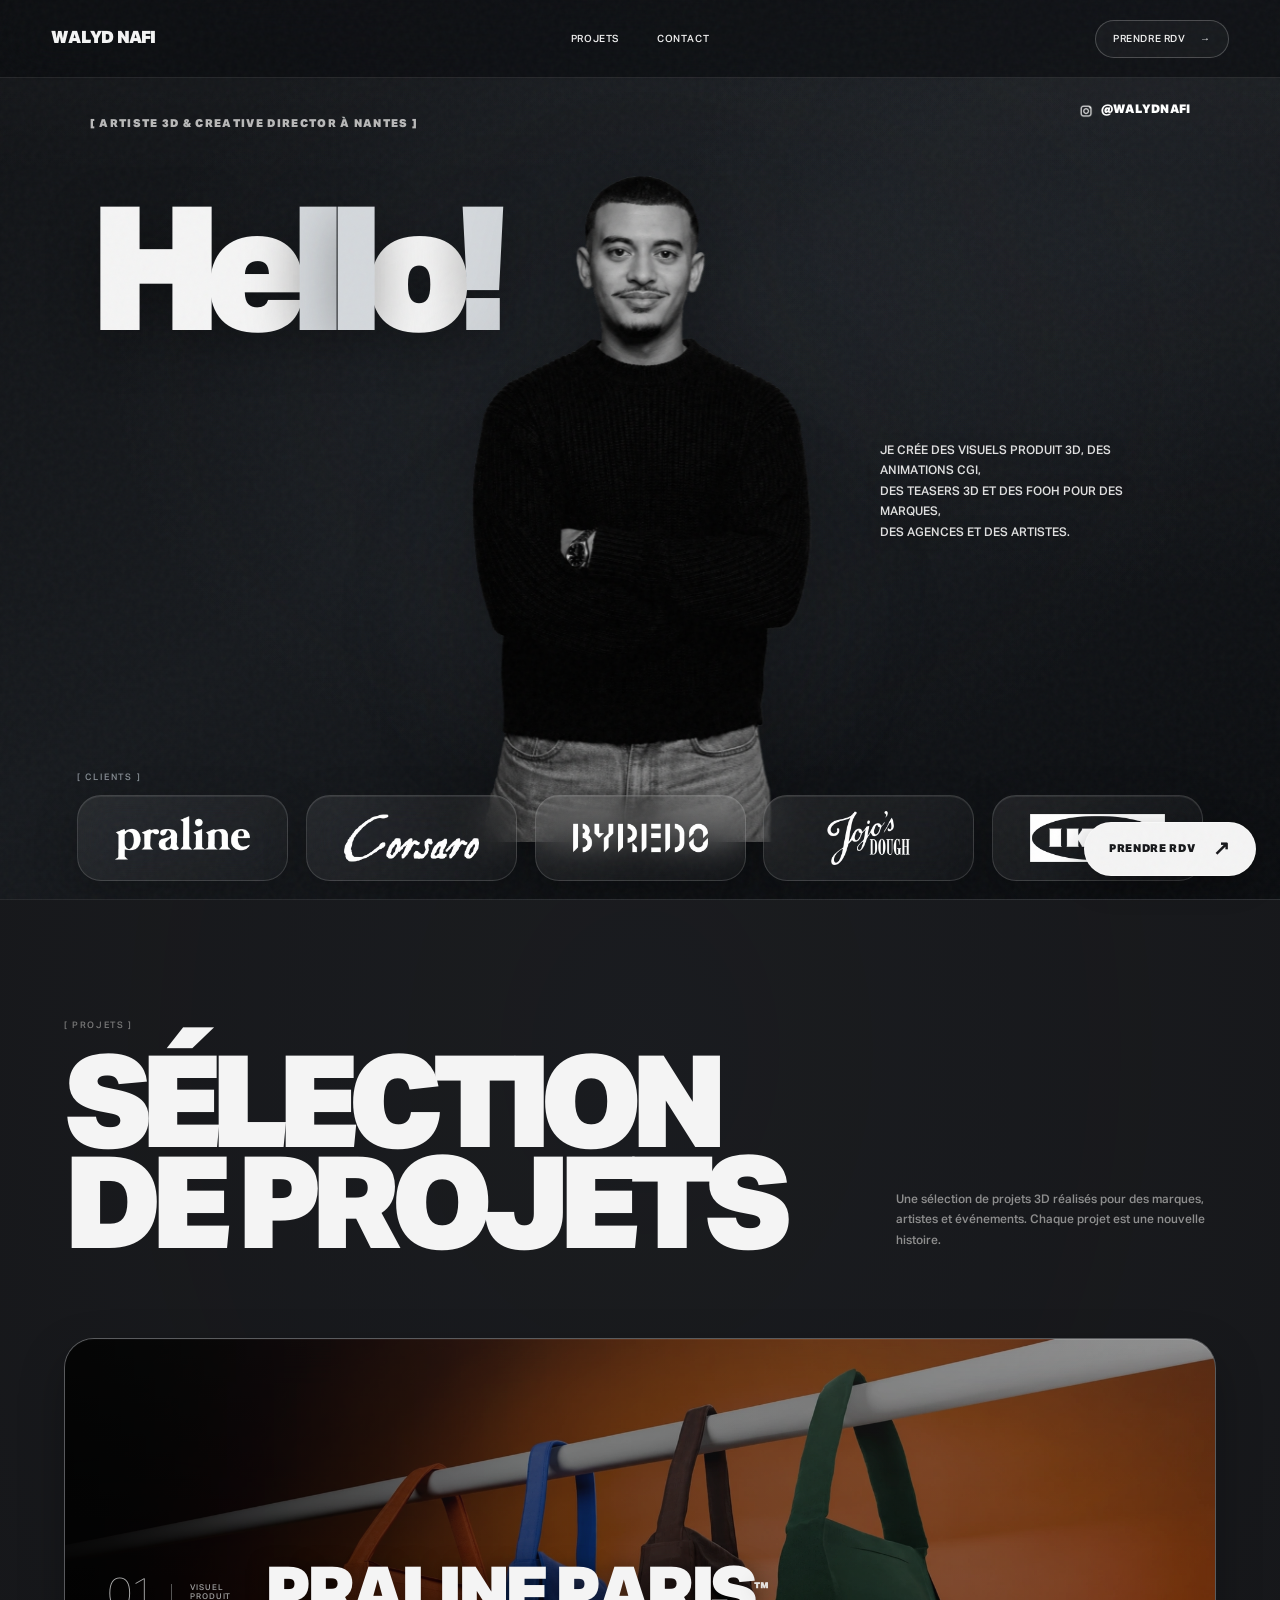
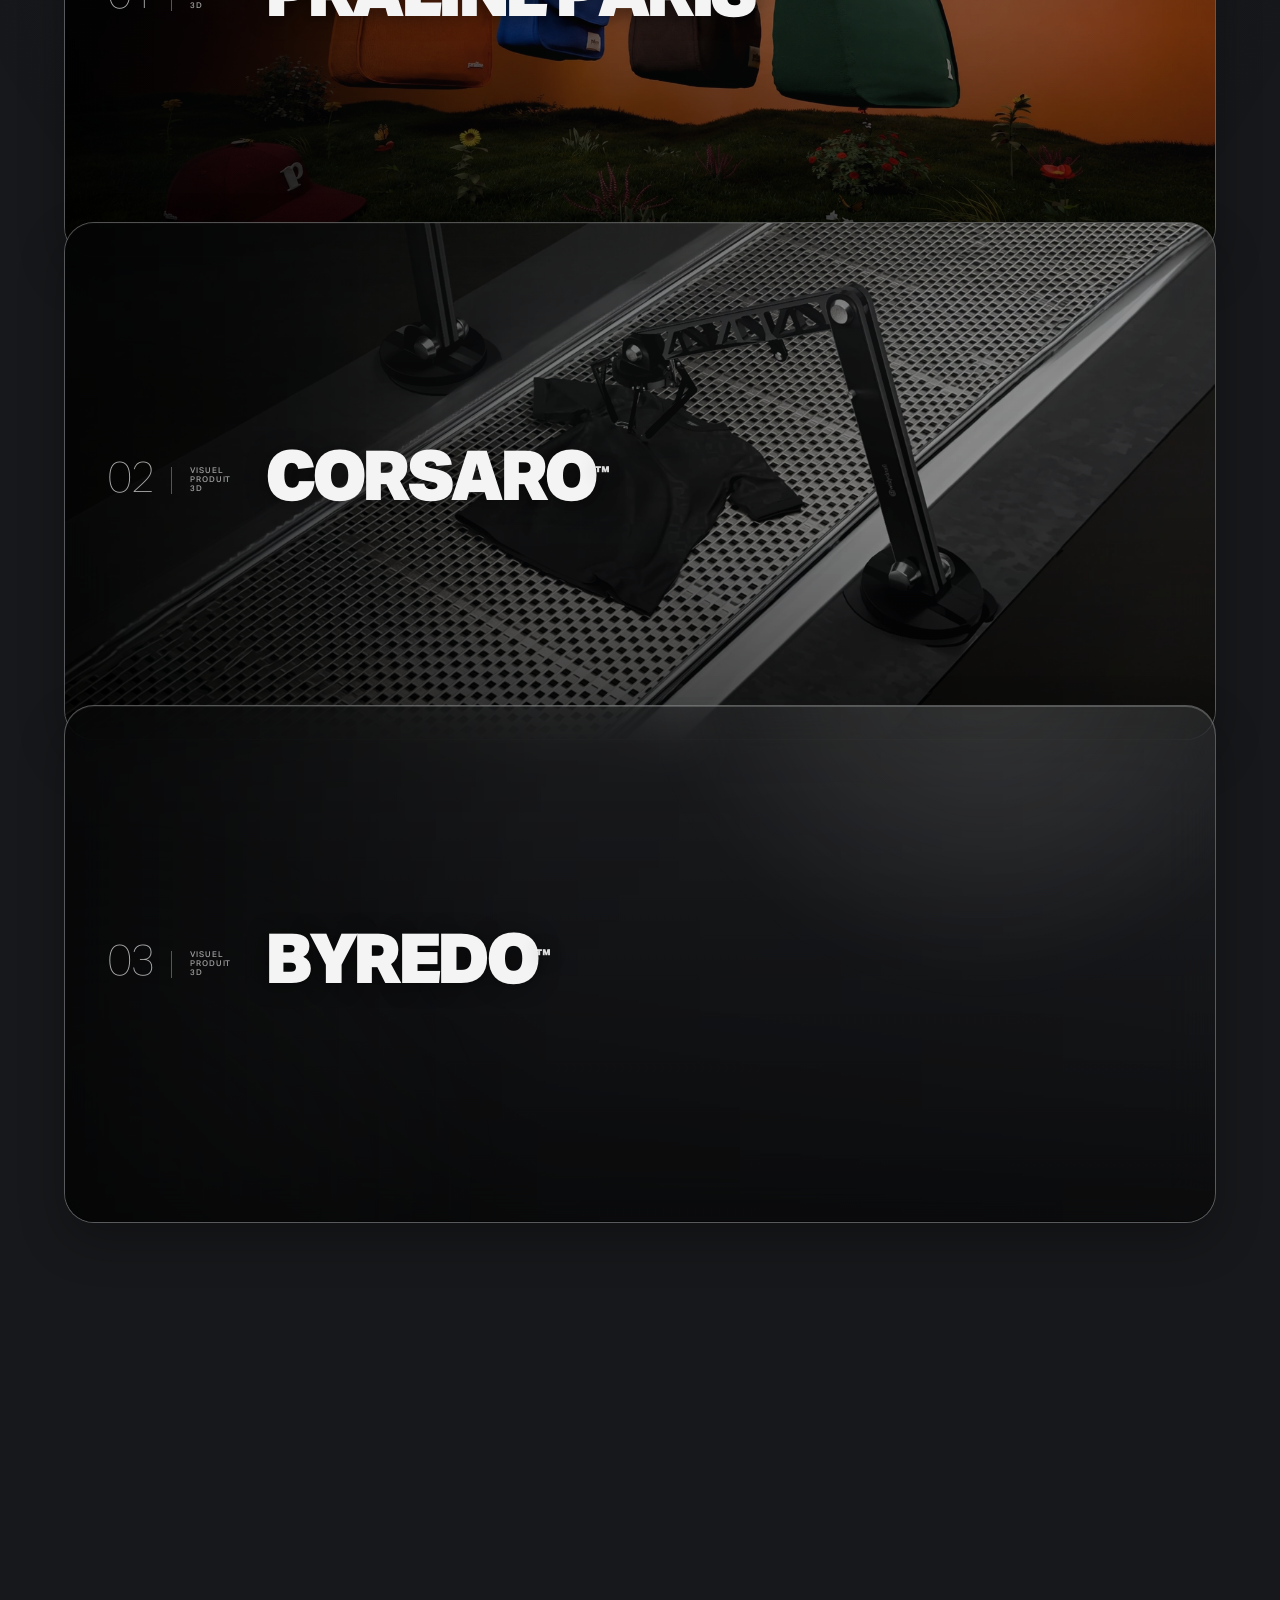
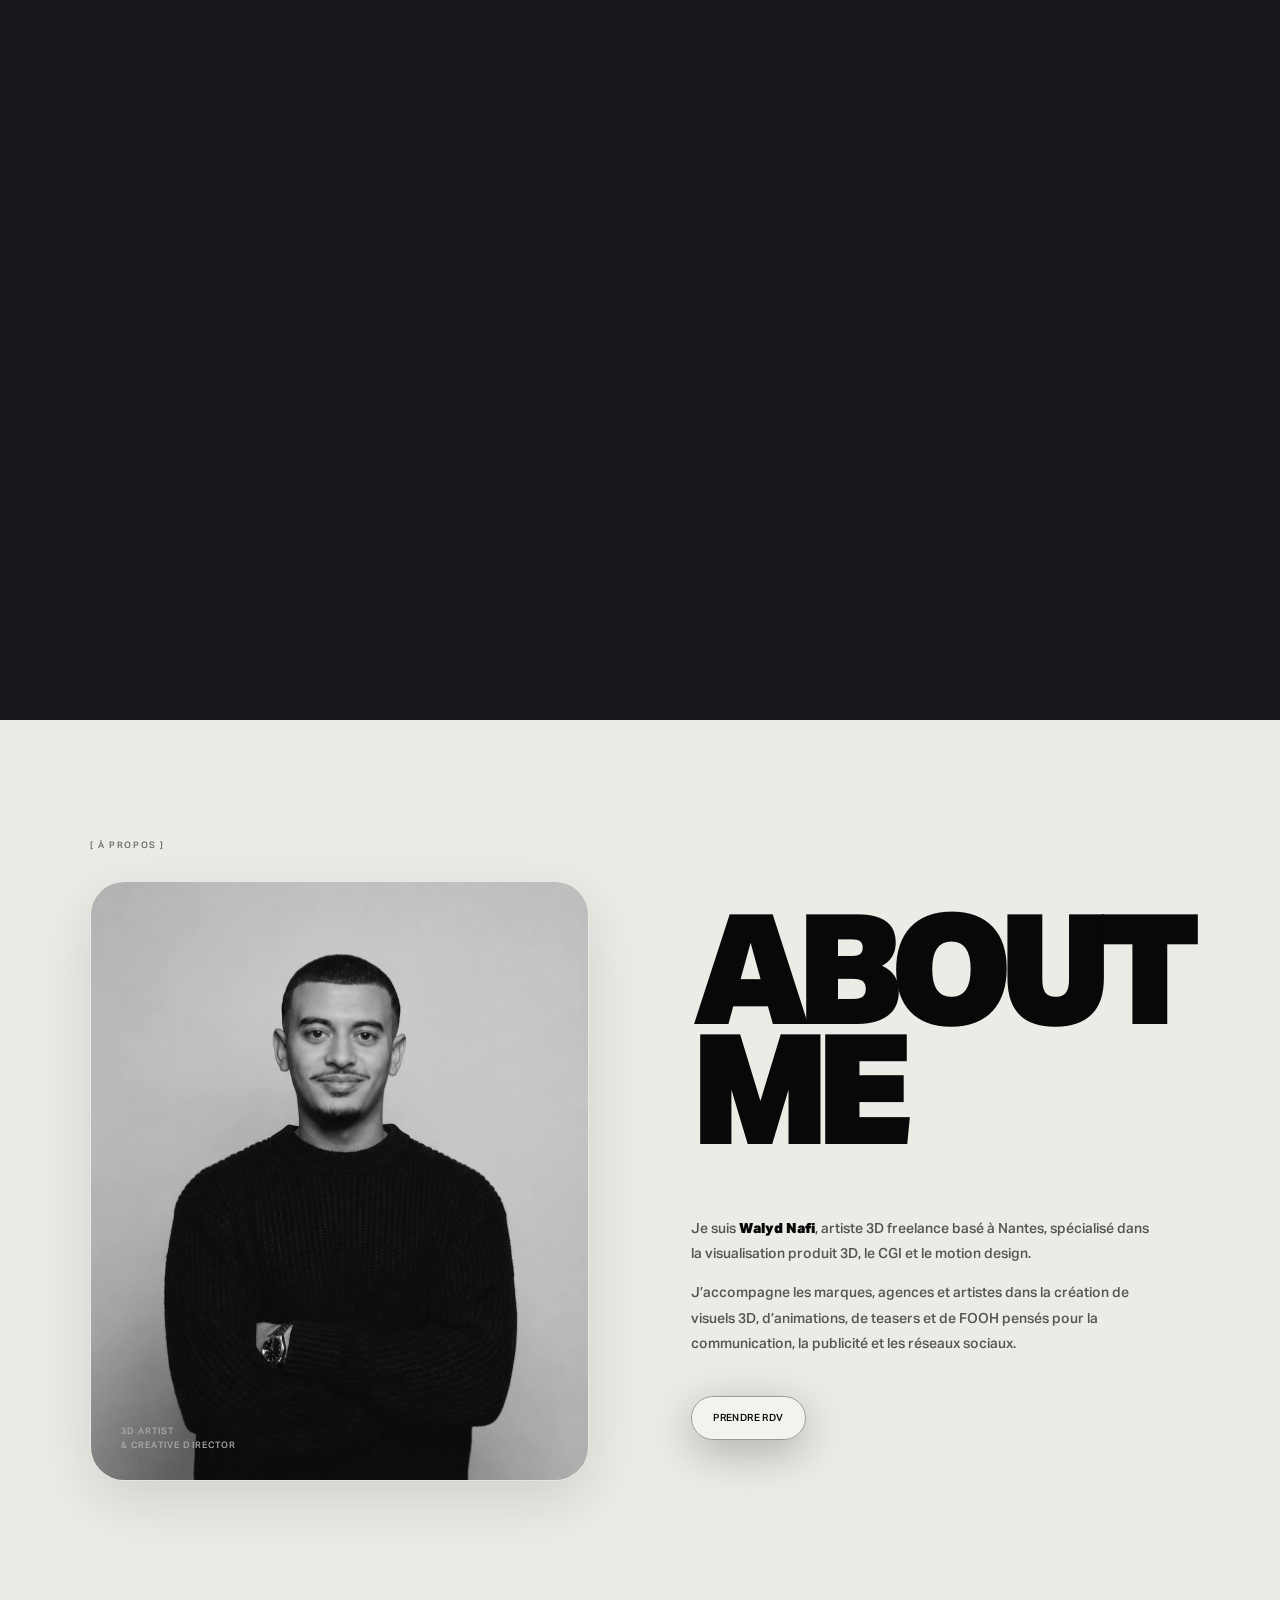
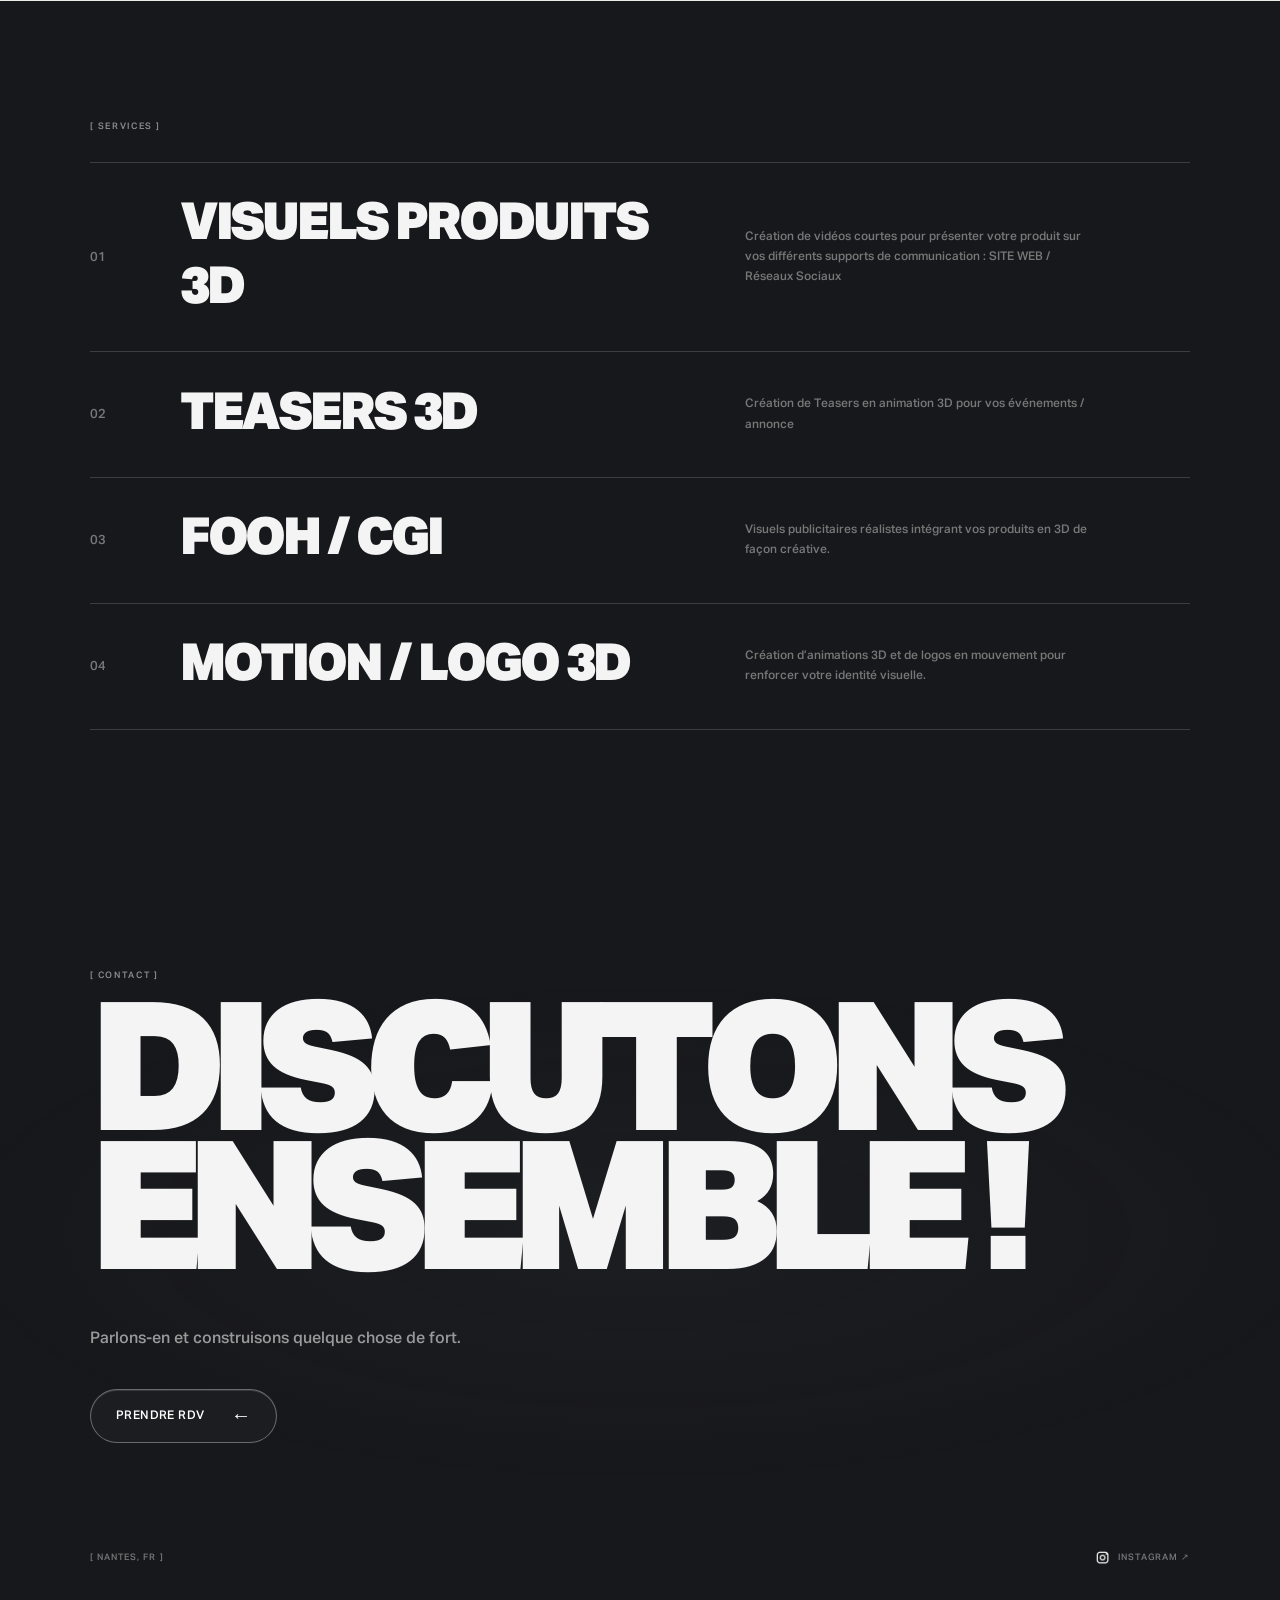
==== commit 0c07307f: "Fix mobile layouts and Cal.com popup triggers" ====
--- a/index.html
+++ b/index.html
@@ -34,7 +34,7 @@
 <header class="nav">
   <div class="nav-name">WALYD NAFI</div>
   <div class="nav-links"><a href="#projects">PROJETS</a><a href="#contact">CONTACT</a></div>
-  <a class="nav-cta" href="https://cal.com/walydnafi/30min" data-cal-link="walydnafi/30min" data-cal-namespace="30min" data-cal-config='{"layout":"month_view","useSlotsViewOnSmallScreen":"true"}'>PRENDRE RDV <span class="nav-arrow" aria-hidden="true">→</span></a>
+  <button type="button" class="nav-cta" data-cal-link="walydnafi/30min" data-cal-namespace="30min" data-cal-config='{"layout":"month_view","useSlotsViewOnSmallScreen":"true"}'>PRENDRE RDV <span class="nav-arrow" aria-hidden="true">→</span></button>
 </header>
 <main>
 <section class="hero" id="home">
@@ -91,11 +91,11 @@
     </article>
   </div>
 </section>
-<section class="about" id="about"><div class="section-label">[ À PROPOS ]</div><div class="about-grid"><div class="about-visual"><img src="assets/walyd-about.webp" alt="Walyd Nafi — 3D Artist &amp; Creative Director"><div class="about-caption">3D ARTIST<br>&amp; CREATIVE DIRECTOR</div></div><div class="about-text"><div class="bigword">ABOUT<br>ME</div><p>Je suis <strong>Walyd Nafi</strong>, artiste 3D freelance basé à Nantes, spécialisé dans la visualisation produit 3D, le CGI et le motion design.</p><p>J’accompagne les marques, agences et artistes dans la création de visuels 3D, d’animations, de teasers et de FOOH pensés pour la communication, la publicité et les réseaux sociaux.</p><a class="pill light" href="https://cal.com/walydnafi/30min" data-cal-link="walydnafi/30min" data-cal-namespace="30min" data-cal-config='{"layout":"month_view","useSlotsViewOnSmallScreen":"true"}'>PRENDRE RDV</a></div></div></section>
+<section class="about" id="about"><div class="section-label">[ À PROPOS ]</div><div class="about-grid"><div class="about-visual"><img src="assets/walyd-about.webp" alt="Walyd Nafi — 3D Artist &amp; Creative Director"><div class="about-caption">3D ARTIST<br>&amp; CREATIVE DIRECTOR</div></div><div class="about-text"><div class="bigword">ABOUT<br>ME</div><p>Je suis <strong>Walyd Nafi</strong>, artiste 3D freelance basé à Nantes, spécialisé dans la visualisation produit 3D, le CGI et le motion design.</p><p>J’accompagne les marques, agences et artistes dans la création de visuels 3D, d’animations, de teasers et de FOOH pensés pour la communication, la publicité et les réseaux sociaux.</p><button type="button" class="pill light" data-cal-link="walydnafi/30min" data-cal-namespace="30min" data-cal-config='{"layout":"month_view","useSlotsViewOnSmallScreen":"true"}'>PRENDRE RDV</button></div></div></section>
 <section class="services" id="services"><div class="section-label">[ SERVICES ]</div><div class="service-list"><div><span>01</span><h3>VISUELS PRODUITS 3D</h3><p>Création de vidéos courtes pour présenter votre produit sur vos différents supports de communication : SITE WEB / Réseaux Sociaux</p></div><div><span>02</span><h3>TEASERS 3D</h3><p>Création de Teasers en animation 3D pour vos événements / annonce</p></div><div><span>03</span><h3>FOOH / CGI</h3><p>Visuels publicitaires réalistes intégrant vos produits en 3D de façon créative.</p></div><div><span>04</span><h3>MOTION / LOGO 3D</h3><p>Création d’animations 3D et de logos en mouvement pour renforcer votre identité visuelle.</p></div></div></section>
-<section class="contact" id="contact"><div class="section-label">[ CONTACT ]</div><div class="contact-title">DISCUTONS<br>ENSEMBLE !</div><p>Parlons-en et construisons quelque chose de fort.</p><a class="contact-rdv-button" href="https://cal.com/walydnafi/30min" data-cal-link="walydnafi/30min" data-cal-namespace="30min" data-cal-config='{"layout":"month_view","useSlotsViewOnSmallScreen":"true"}'>PRENDRE RDV <span aria-hidden="true">←</span></a><div class="contact-bottom"><span>[ NANTES, FR ]</span><a class="instagram-link" href="https://www.instagram.com/walydnafi/" target="_blank" rel="noopener noreferrer" aria-label="Instagram de Walyd Nafi"><img class="instagram-png instagram-png-bottom" src="assets/instagram-white.png" alt="" aria-hidden="true"><span>INSTAGRAM ↗</span></a></div></section>
+<section class="contact" id="contact"><div class="section-label">[ CONTACT ]</div><div class="contact-title">DISCUTONS<br>ENSEMBLE !</div><p>Parlons-en et construisons quelque chose de fort.</p><button type="button" class="contact-rdv-button" data-cal-link="walydnafi/30min" data-cal-namespace="30min" data-cal-config='{"layout":"month_view","useSlotsViewOnSmallScreen":"true"}'>PRENDRE RDV <span aria-hidden="true">←</span></button><div class="contact-bottom"><span>[ NANTES, FR ]</span><a class="instagram-link" href="https://www.instagram.com/walydnafi/" target="_blank" rel="noopener noreferrer" aria-label="Instagram de Walyd Nafi"><img class="instagram-png instagram-png-bottom" src="assets/instagram-white.png" alt="" aria-hidden="true"><span>INSTAGRAM ↗</span></a></div></section>
 </main>
-<a class="sticky-rdv-button" href="https://cal.com/walydnafi/30min" data-cal-link="walydnafi/30min" data-cal-namespace="30min" data-cal-config='{"layout":"month_view","useSlotsViewOnSmallScreen":"true"}'>PRENDRE RDV <span aria-hidden="true">↗</span></a>
+<button type="button" class="sticky-rdv-button" data-cal-link="walydnafi/30min" data-cal-namespace="30min" data-cal-config='{"layout":"month_view","useSlotsViewOnSmallScreen":"true"}'>PRENDRE RDV <span aria-hidden="true">↗</span></button>
 <script src="script.js"></script>
 <script src="cal.js"></script>
 </body>
--- a/style.css
+++ b/style.css
@@ -1477,3 +1477,61 @@
   .sticky-rdv-button{transition:none}
   .sticky-rdv-button:hover{transform:none}
 }
+
+/* Mobile audit — keep content inside the viewport and controls easy to tap. */
+@media(max-width:900px){
+  .seo-hero-grid,.seo-two-col,.seo-faq-grid{grid-template-columns:minmax(0,1fr)}
+  .seo-hero-grid>*,.seo-two-col>*,.seo-faq-grid>*{min-width:0}
+  .seo-hero h1{font-size:clamp(36px,12vw,92px);line-height:.92}
+  .seo-two-col h2,.seo-process-head h2,.seo-faq-grid h2{font-size:clamp(34px,13vw,90px);line-height:.95}
+  .seo-work-head h2{font-size:clamp(32px,11.5vw,80px);line-height:1}
+  .seo-contact h2{font-size:clamp(36px,14vw,96px);line-height:.95}
+  .seo-contact>a{font-size:clamp(14px,5.3vw,28px);overflow-wrap:anywhere}
+  .seo-nav{gap:10px}
+  .seo-nav-links{gap:10px}
+  .seo-nav-links a{font-size:9px;letter-spacing:0;display:inline-flex;align-items:center;min-height:44px}
+  .seo-nav-name{font-size:14px;white-space:nowrap}
+  .seo-pill,.seo-text-link,.seo-work-head>a,.seo-contact-bottom a{min-height:44px;display:inline-flex;align-items:center}
+  .seo-contact-bottom{gap:16px;flex-wrap:wrap}
+  .seo-faq-list summary{padding-top:16px;padding-bottom:16px}
+  .seo-process-list>div:nth-child(even){padding-left:18px}
+}
+@media(max-width:800px){
+  html{scroll-padding-top:88px}
+  .nav-links a{font-size:10px;min-height:44px;display:inline-flex;align-items:center}
+  .hero-role{top:92px;left:18px;right:18px;white-space:normal;max-width:100%;line-height:1.5}
+  .hero-topline{top:120px;left:18px;right:auto}
+  .hero-title{top:170px}
+  .hero-copy{font-size:12px;line-height:1.65}
+  .hero-clients .client-row{grid-template-columns:repeat(5,minmax(0,1fr))}
+  .projects-head h2{font-size:16.5vw;line-height:.9}
+  .p-meta{flex-direction:column;align-items:flex-start;gap:6px}
+  .p-meta span{border-left:0;padding-left:0;font-size:6px}
+  .service-list>div{grid-template-columns:28px minmax(0,1fr)}
+  .service-list h3{font-size:clamp(23px,6.5vw,32px);line-height:1.1}
+  .service-list p,.projects-head p{font-size:12px}
+  .contact-title{font-size:17vw;line-height:.95}
+  .contact{padding-bottom:110px}
+  .contact>p{font-size:13px}
+  .contact-bottom{font-size:10px}
+  .pill,.contact-rdv-button{min-height:44px}
+  .project-page .project-nav{grid-template-columns:auto minmax(0,1fr) auto;gap:10px}
+  .project-page .project-nav a{min-height:44px;display:inline-flex;align-items:center}
+  .project-page .project-all{max-width:112px;text-align:right;line-height:1.5}
+  .project-copy{min-width:0;align-self:stretch}
+  .project-page .project-video{width:min(100%,430px,40.5svh);max-height:none;height:auto}
+  .project-description,.project-services,.project-software{font-size:13px;line-height:1.55}
+  .project-page .project-title{overflow-wrap:anywhere}
+}
+@media(max-width:900px) and (max-height:500px) and (orientation:landscape){
+  .seo-portrait-card{min-height:0;height:70svh}
+  .seo-hero,.seo-section{padding-top:95px;padding-bottom:48px}
+  .project-layout{padding-top:110px}
+  .project-copy{transform:none}
+}
+@media(prefers-reduced-motion:reduce){
+  html{scroll-behavior:auto}
+  .reveal,.client-logo{opacity:1;transform:none;transition:none}
+}
+
+button[data-cal-link]{font-family:inherit;cursor:pointer}
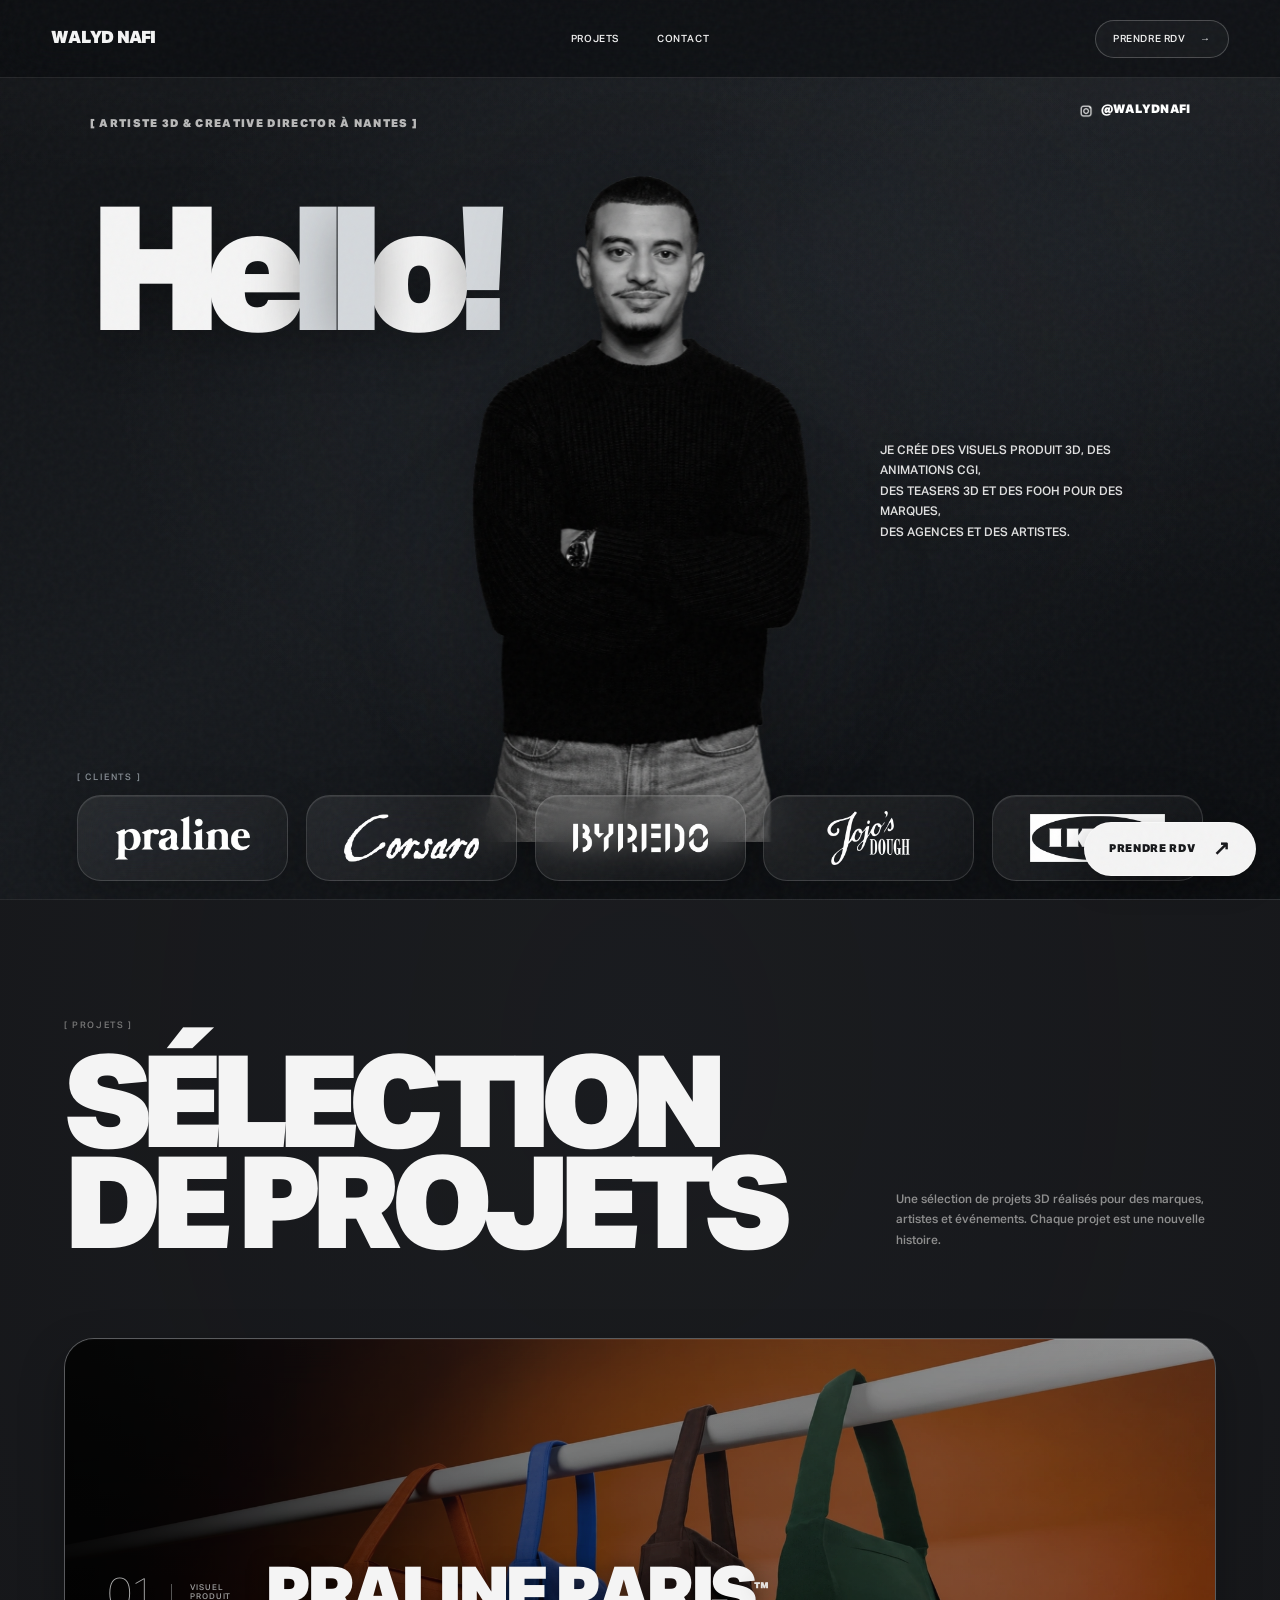
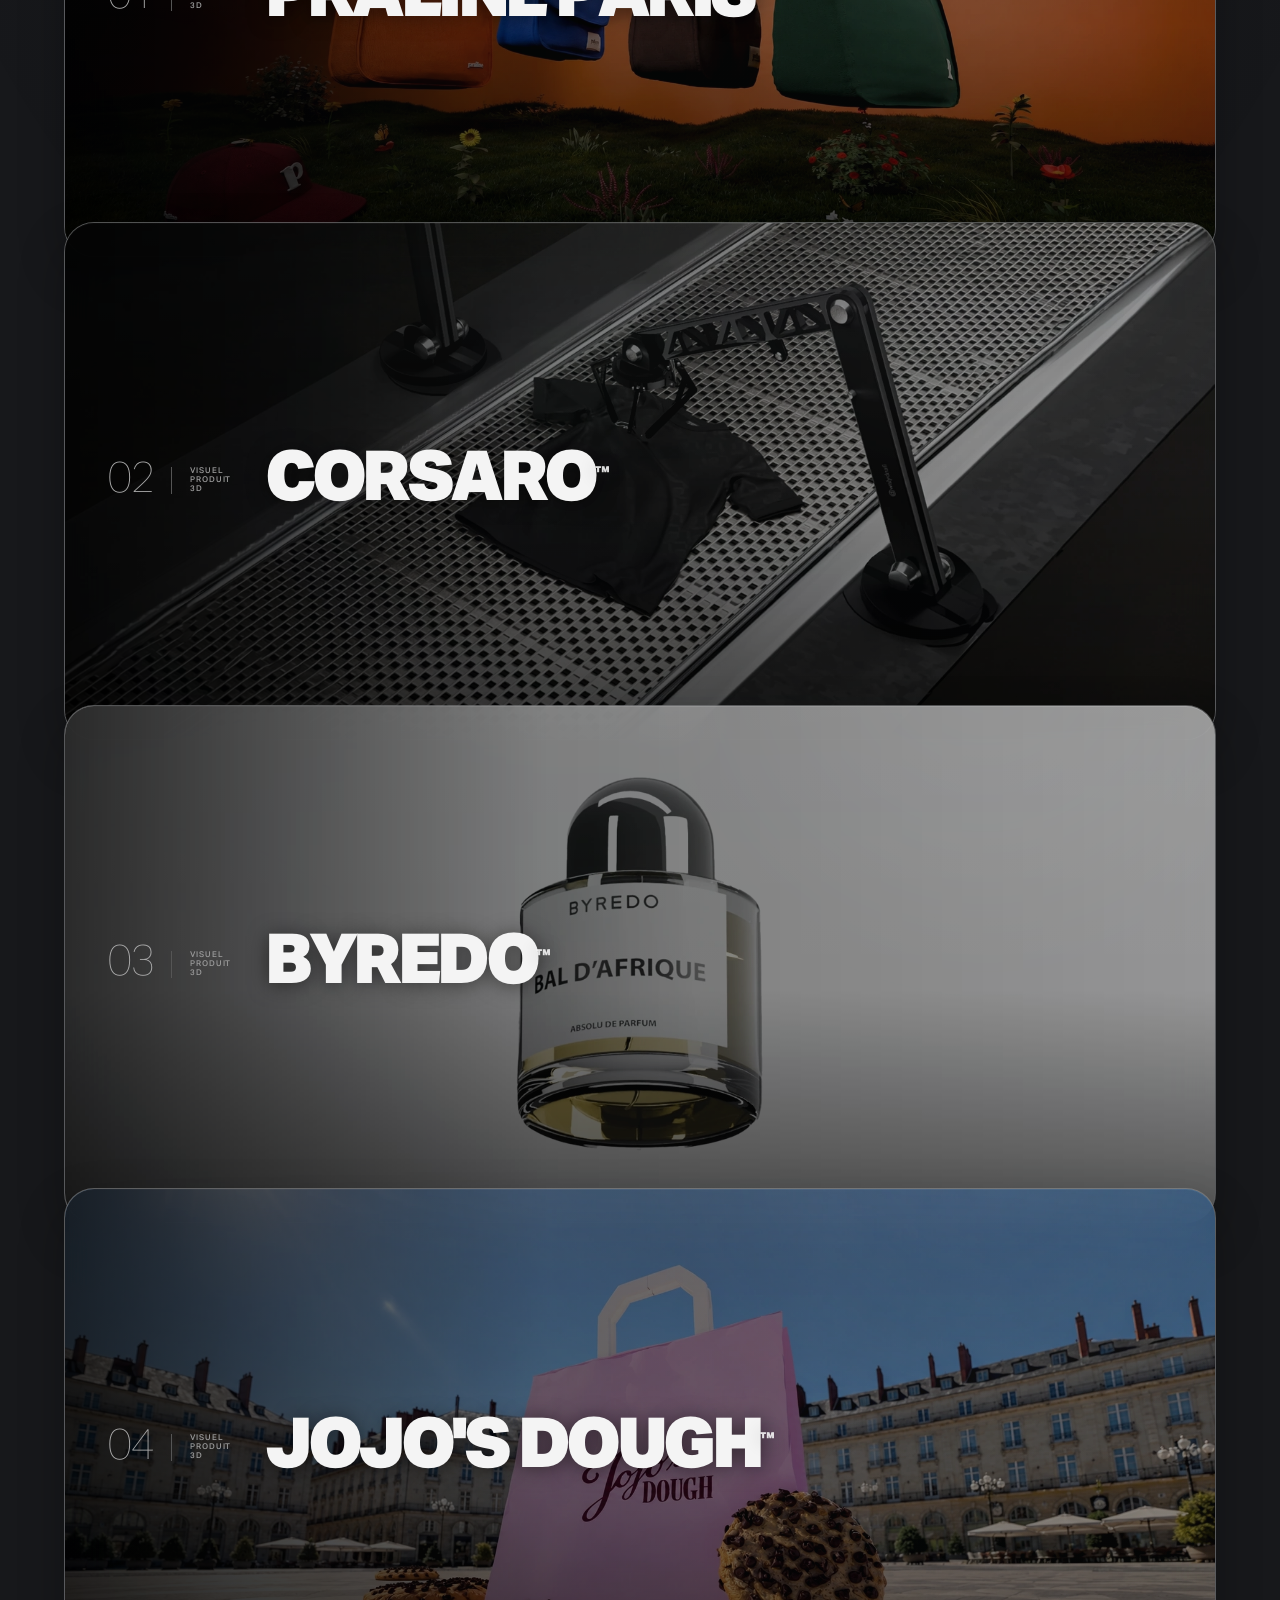
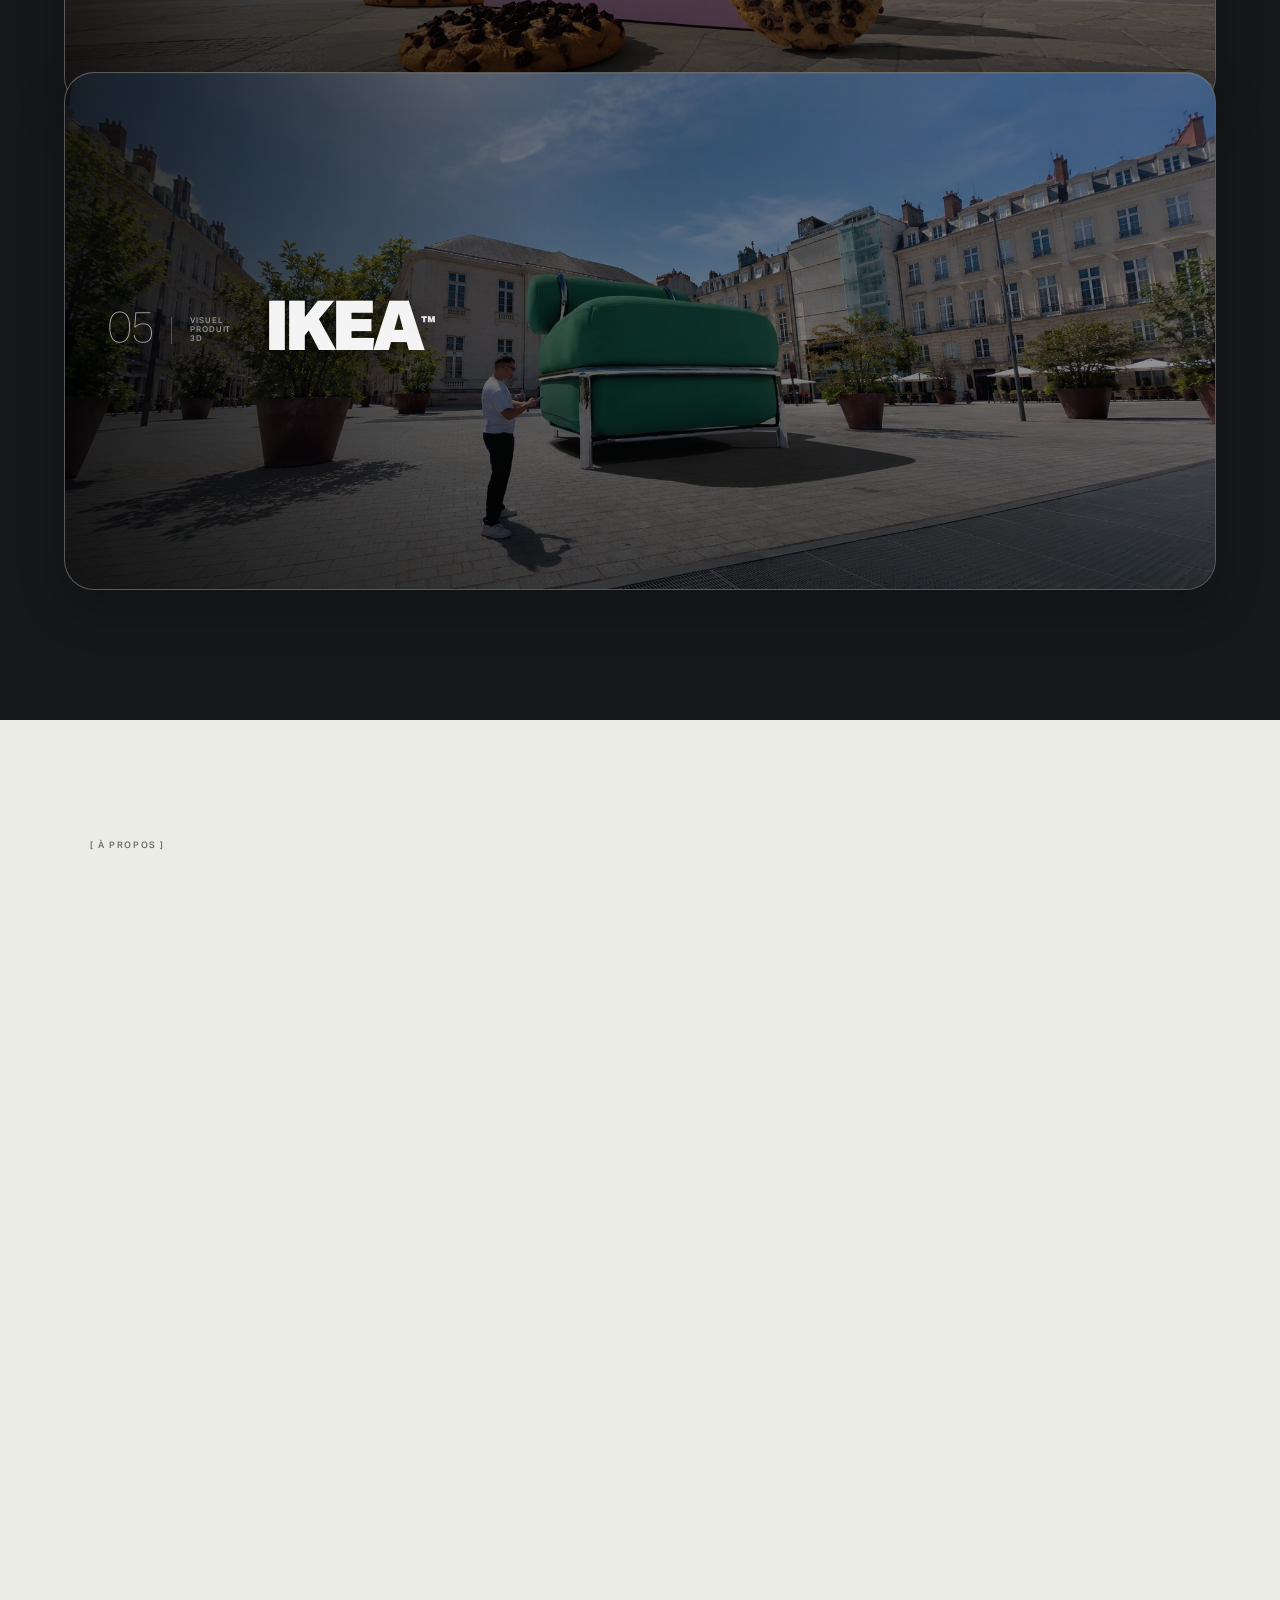
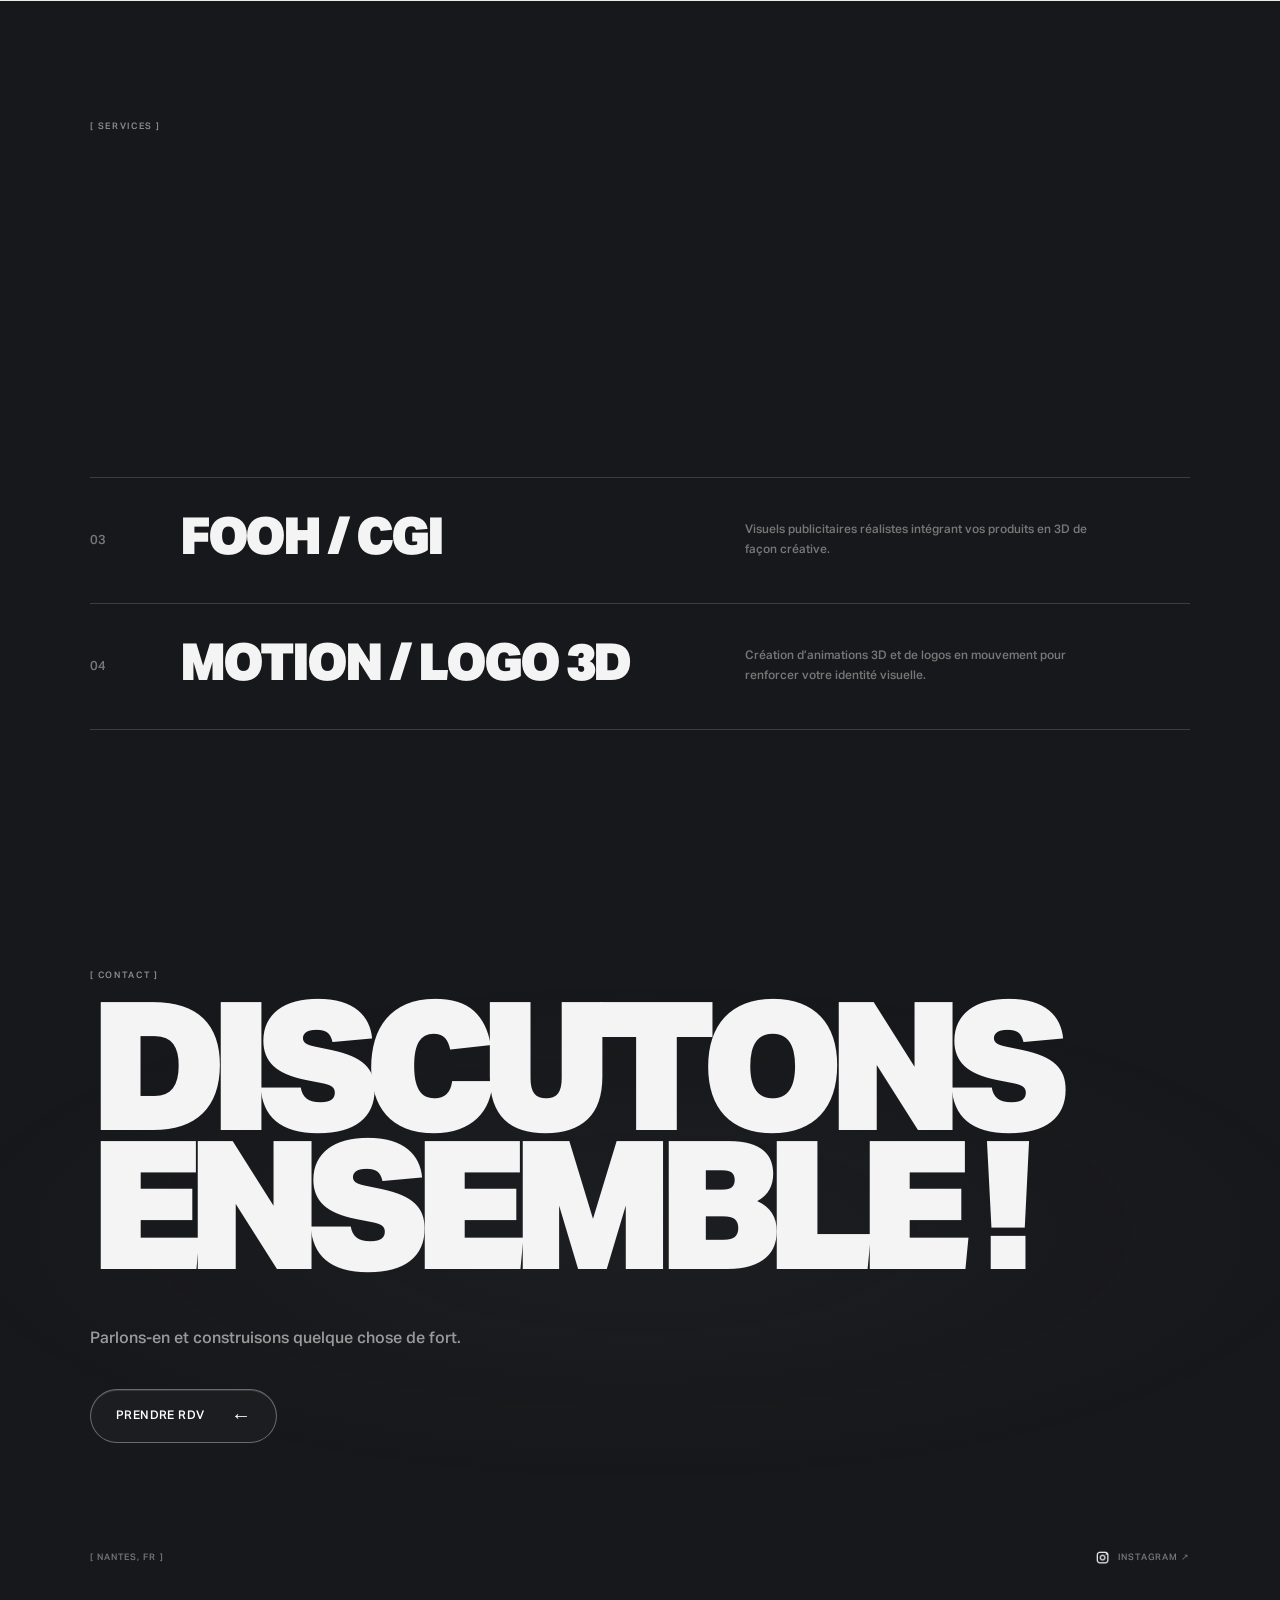
==== commit 1ac72fe6: "Fade mobile hero portrait and hide sticky booking arrow" ====
--- a/index.html
+++ b/index.html
@@ -28,6 +28,16 @@
 {"@type":"WebSite","@id":"https://walydnafi.fr/#website","url":"https://walydnafi.fr/","name":"WALYD NAFI","publisher":{"@id":"https://walydnafi.fr/#person"},"inLanguage":"fr-FR"}
 ]}
 </script>
+<style>
+/* V87 — landing page mobile only: portrait fade and booking icon. */
+@media (max-width:800px){
+  #home .hero-portrait img{
+    -webkit-mask-image:linear-gradient(to bottom,#000 65%,rgba(0,0,0,.95) 72%,rgba(0,0,0,.7) 82%,rgba(0,0,0,.3) 92%,transparent 100%);
+    mask-image:linear-gradient(to bottom,#000 65%,rgba(0,0,0,.95) 72%,rgba(0,0,0,.7) 82%,rgba(0,0,0,.3) 92%,transparent 100%);
+  }
+  body > .sticky-rdv-button > span[aria-hidden="true"]{display:none;}
+}
+</style>
 </head>
 <body>
 <div class="noise"></div>
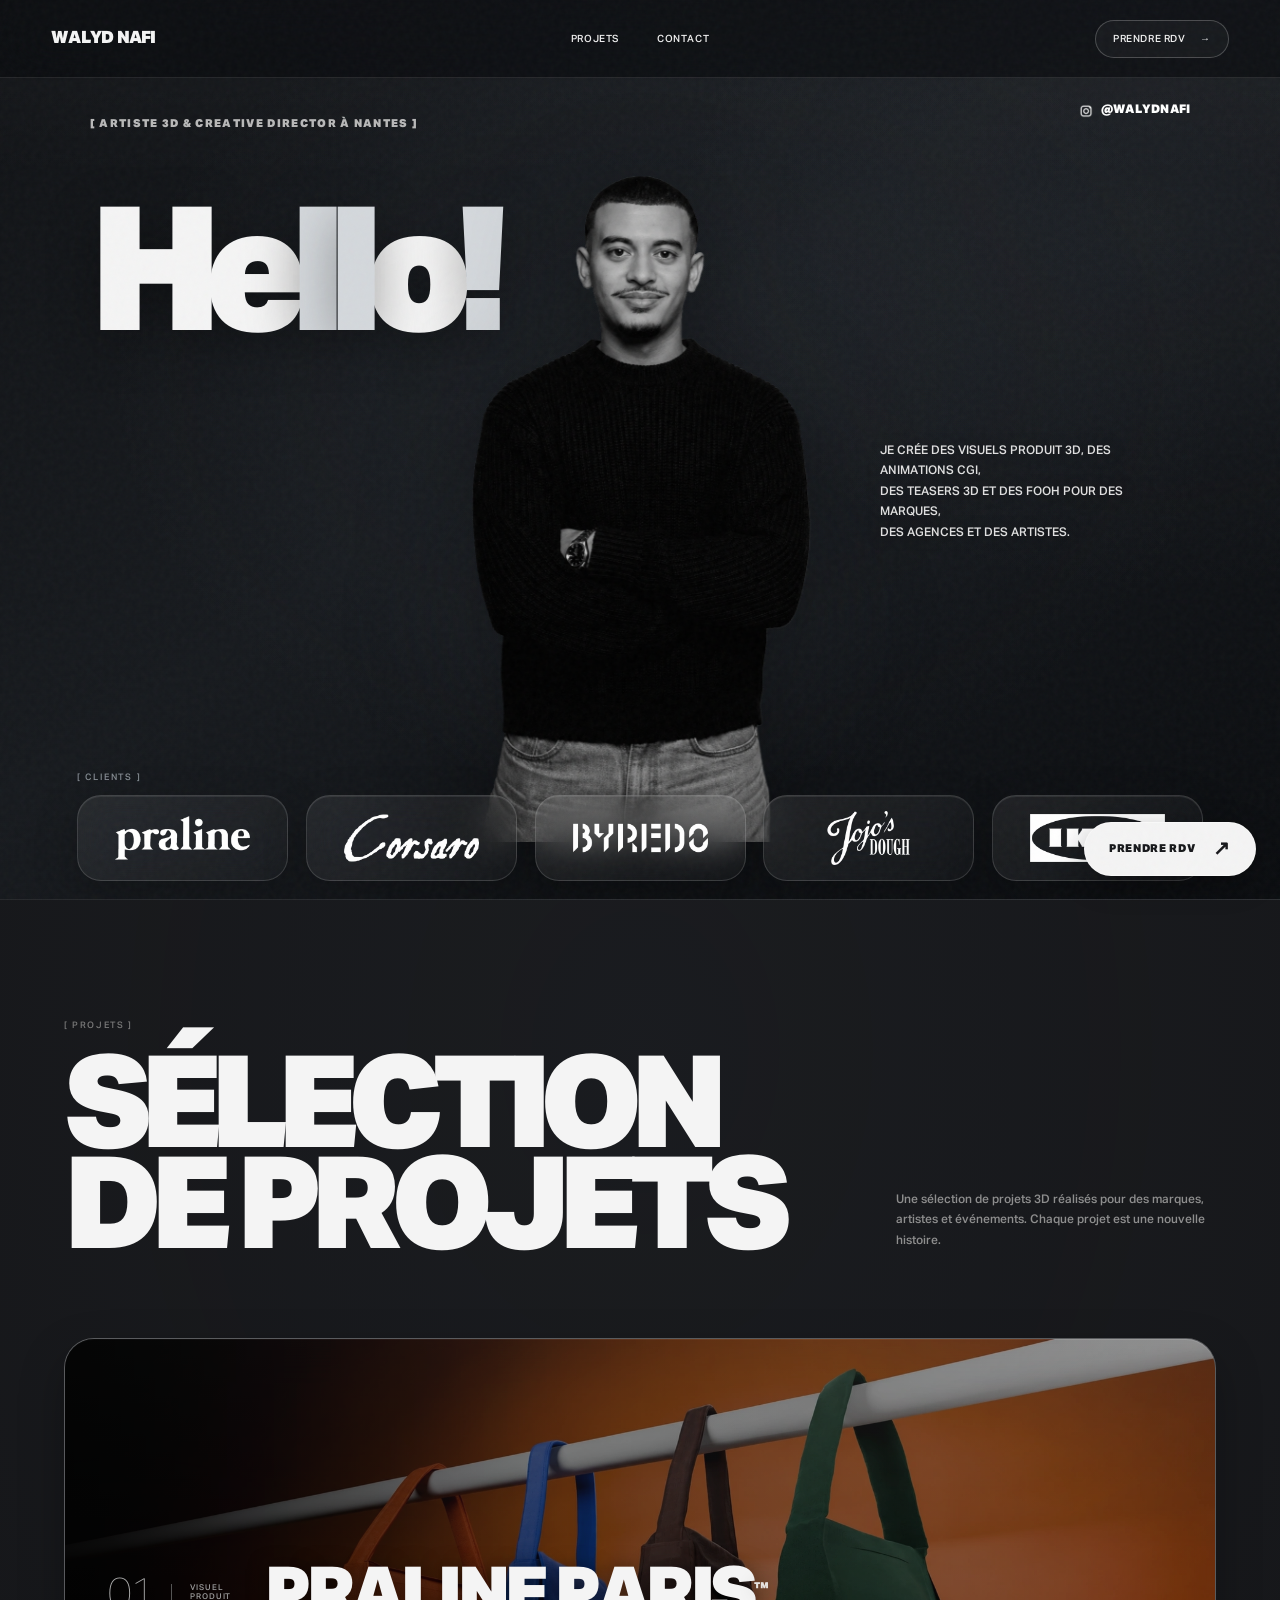
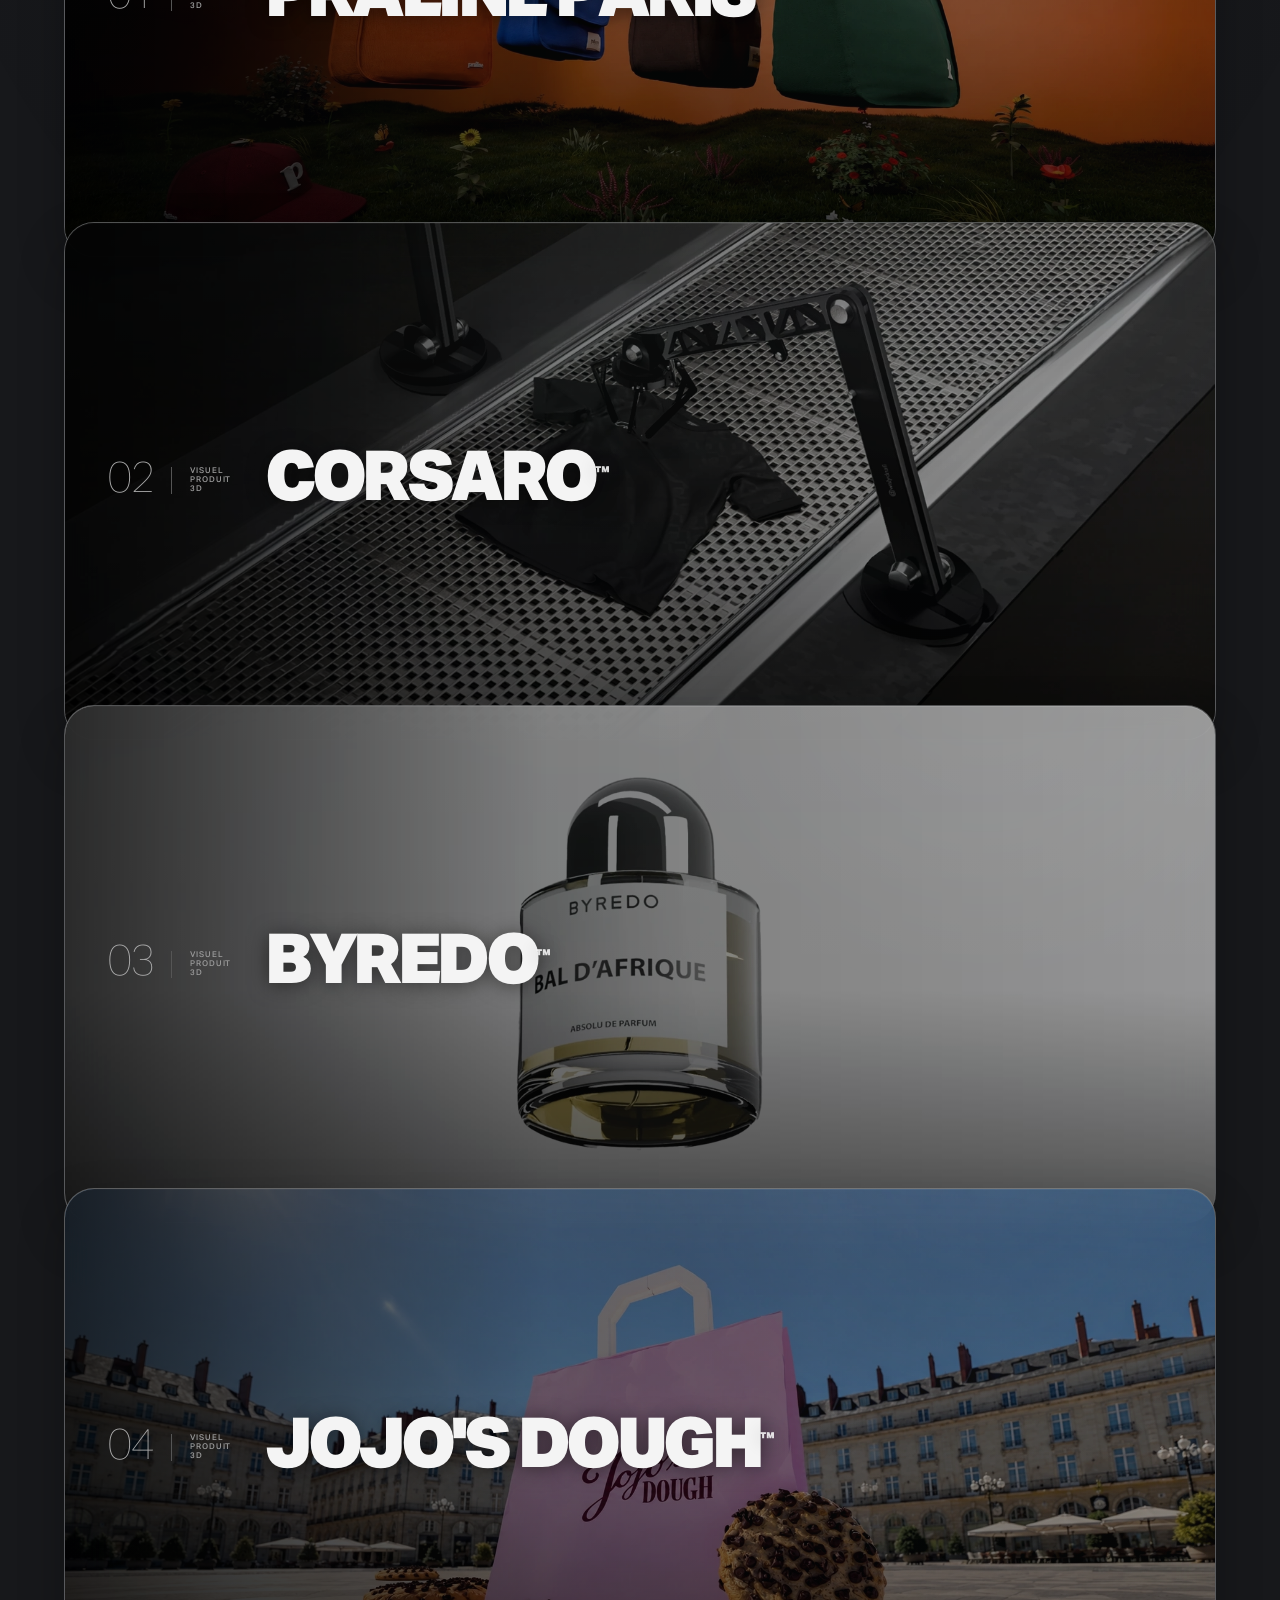
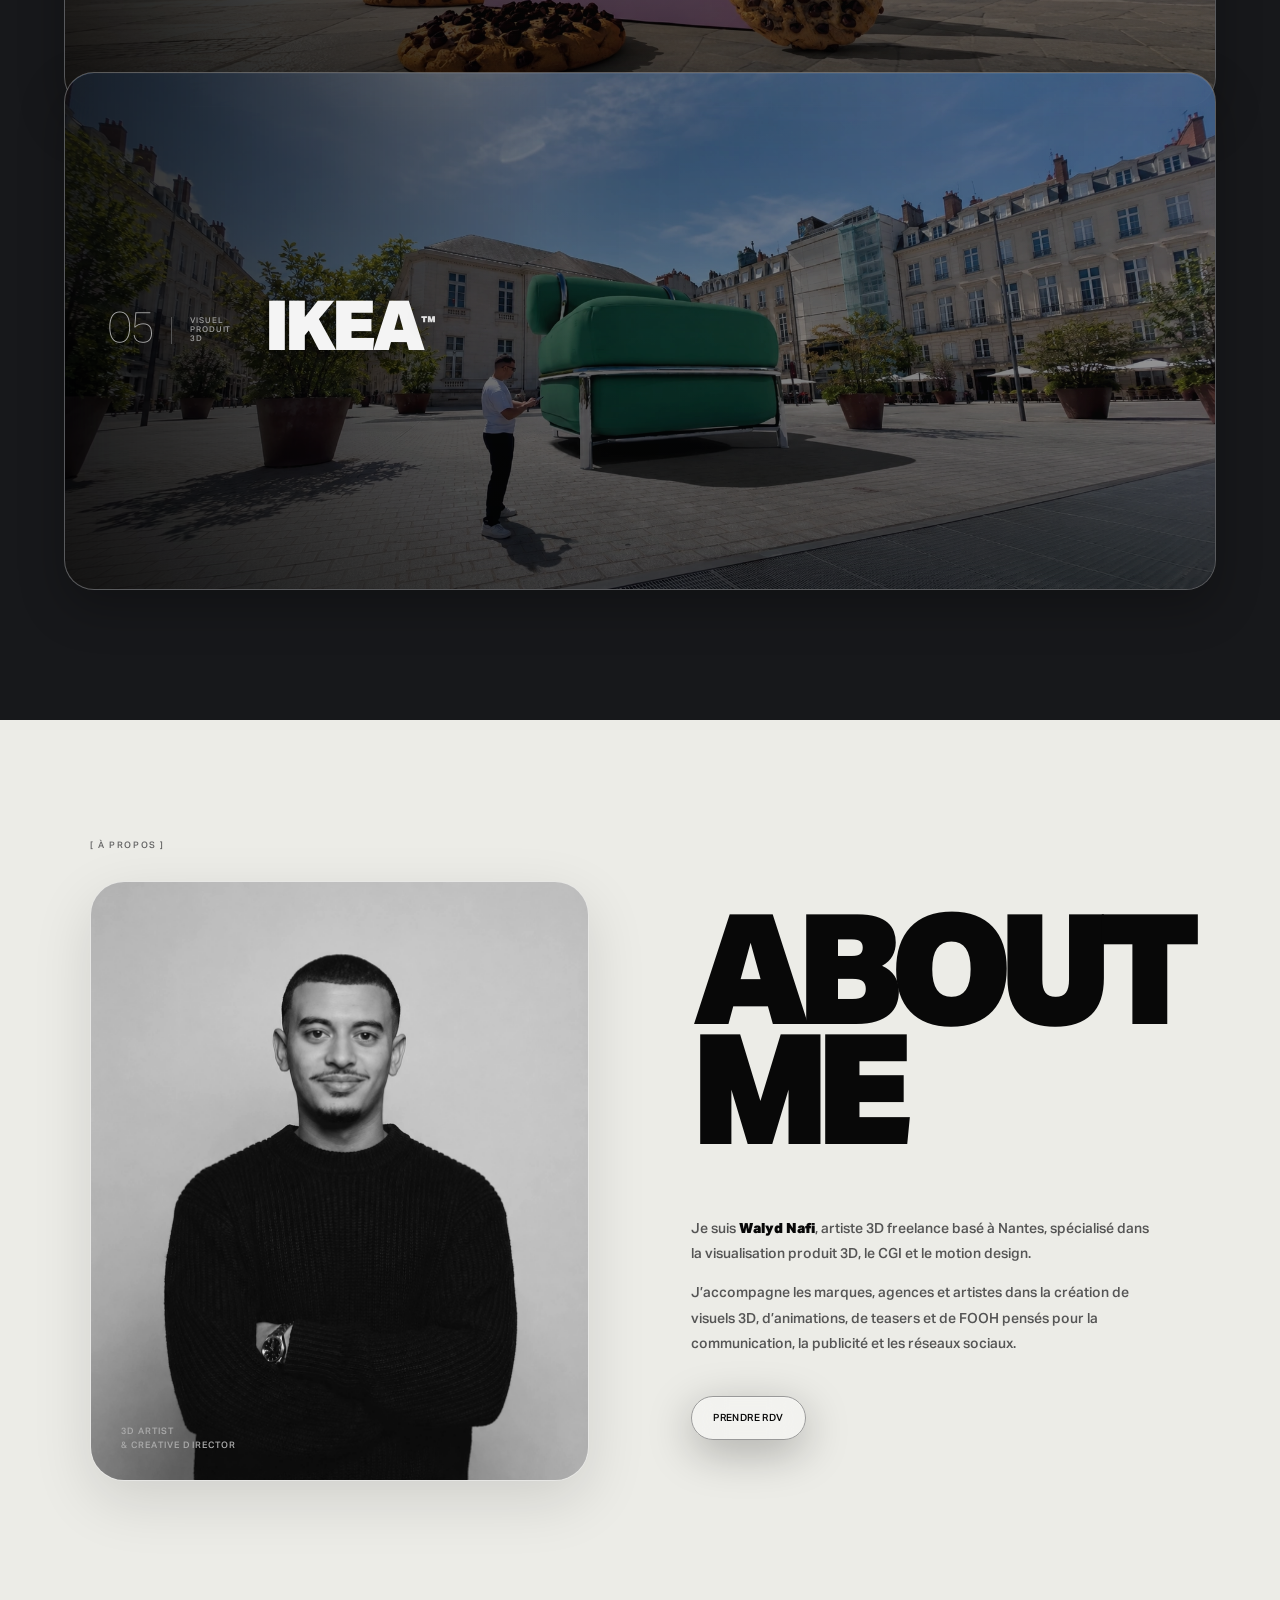
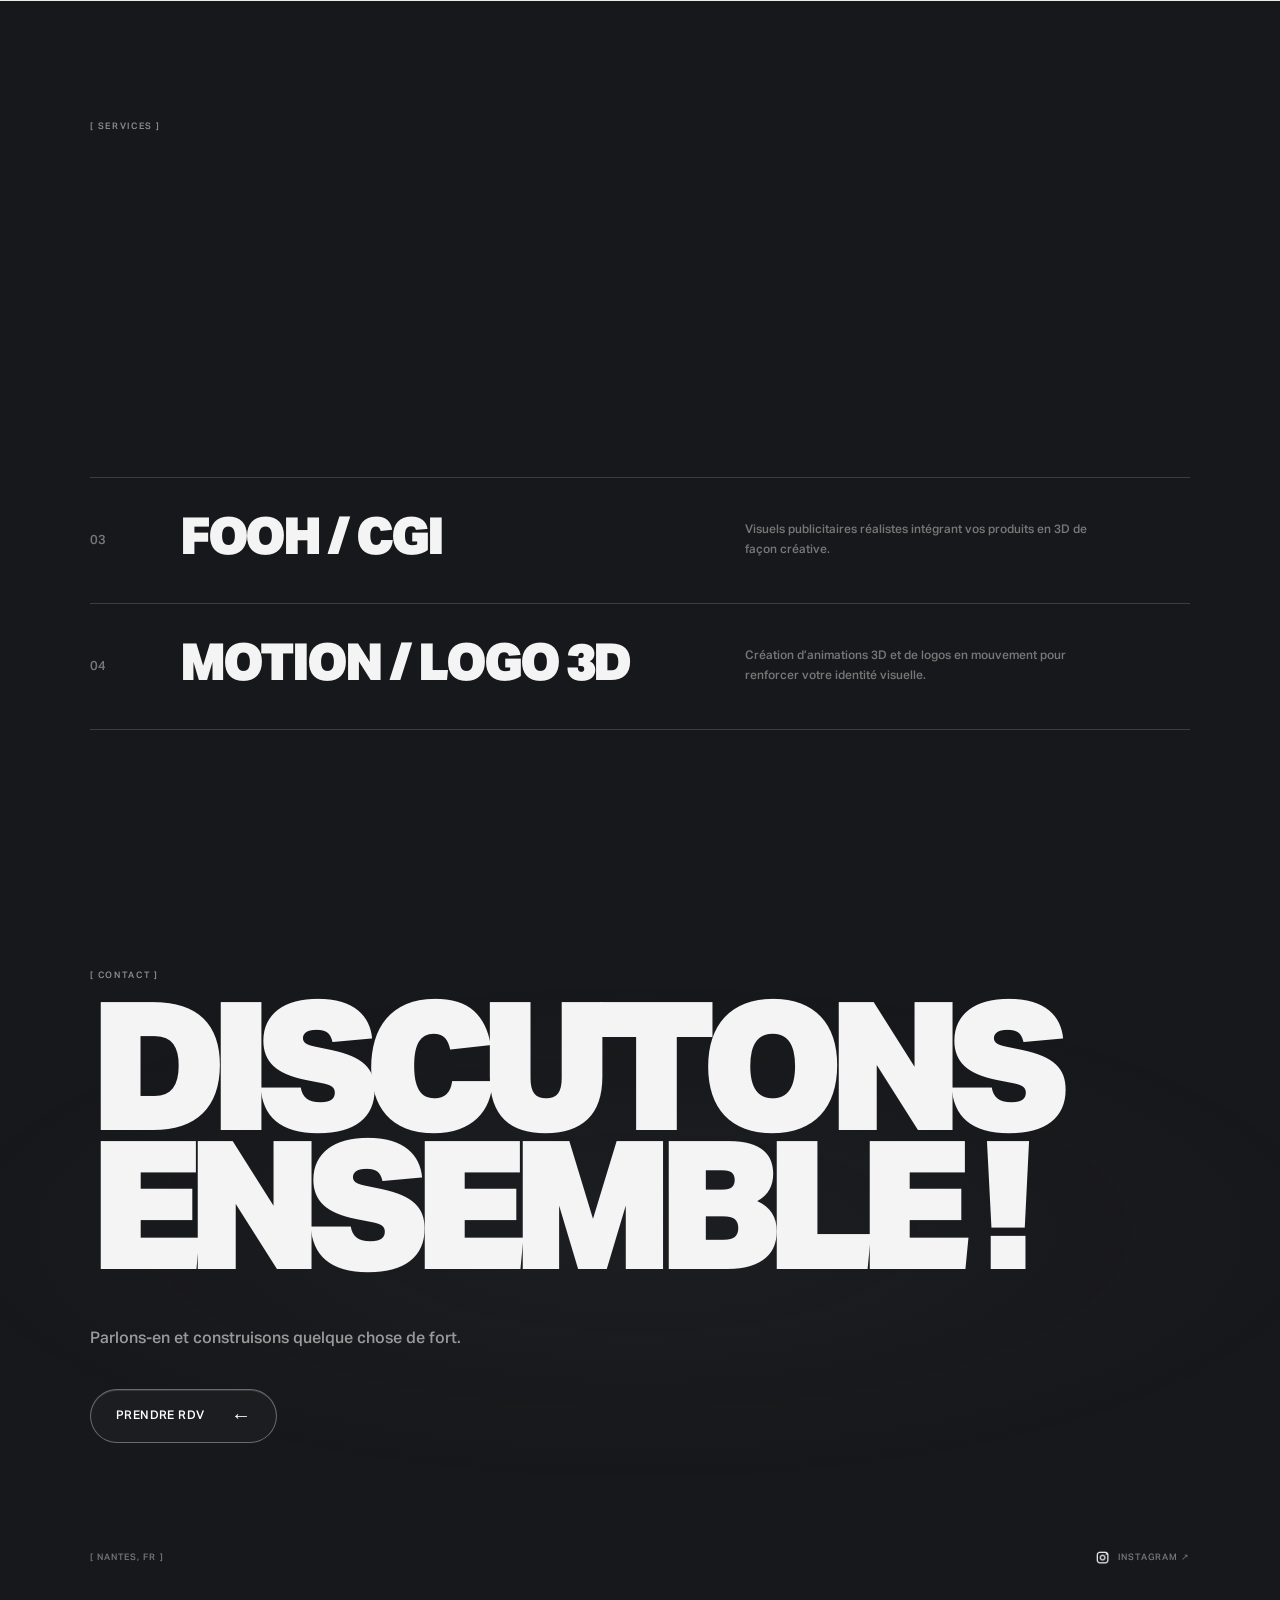
==== commit ed54a524: "Keep mobile hero portrait static and remove edge shadows" ====
--- a/index.html
+++ b/index.html
@@ -29,9 +29,17 @@
 ]}
 </script>
 <style>
-/* V87 — landing page mobile only: portrait fade and booking icon. */
+/* V88 — mobile landing: static portrait, clean transparent edges and fade. */
 @media (max-width:800px){
+  #home .hero-portrait{
+    transform:translateX(-50%);
+    will-change:auto;
+  }
+  #home .hero-portrait::before{display:none;}
   #home .hero-portrait img{
+    animation:none;
+    transform:none;
+    filter:grayscale(1) contrast(1.08) brightness(.90);
     -webkit-mask-image:linear-gradient(to bottom,#000 65%,rgba(0,0,0,.95) 72%,rgba(0,0,0,.7) 82%,rgba(0,0,0,.3) 92%,transparent 100%);
     mask-image:linear-gradient(to bottom,#000 65%,rgba(0,0,0,.95) 72%,rgba(0,0,0,.7) 82%,rgba(0,0,0,.3) 92%,transparent 100%);
   }
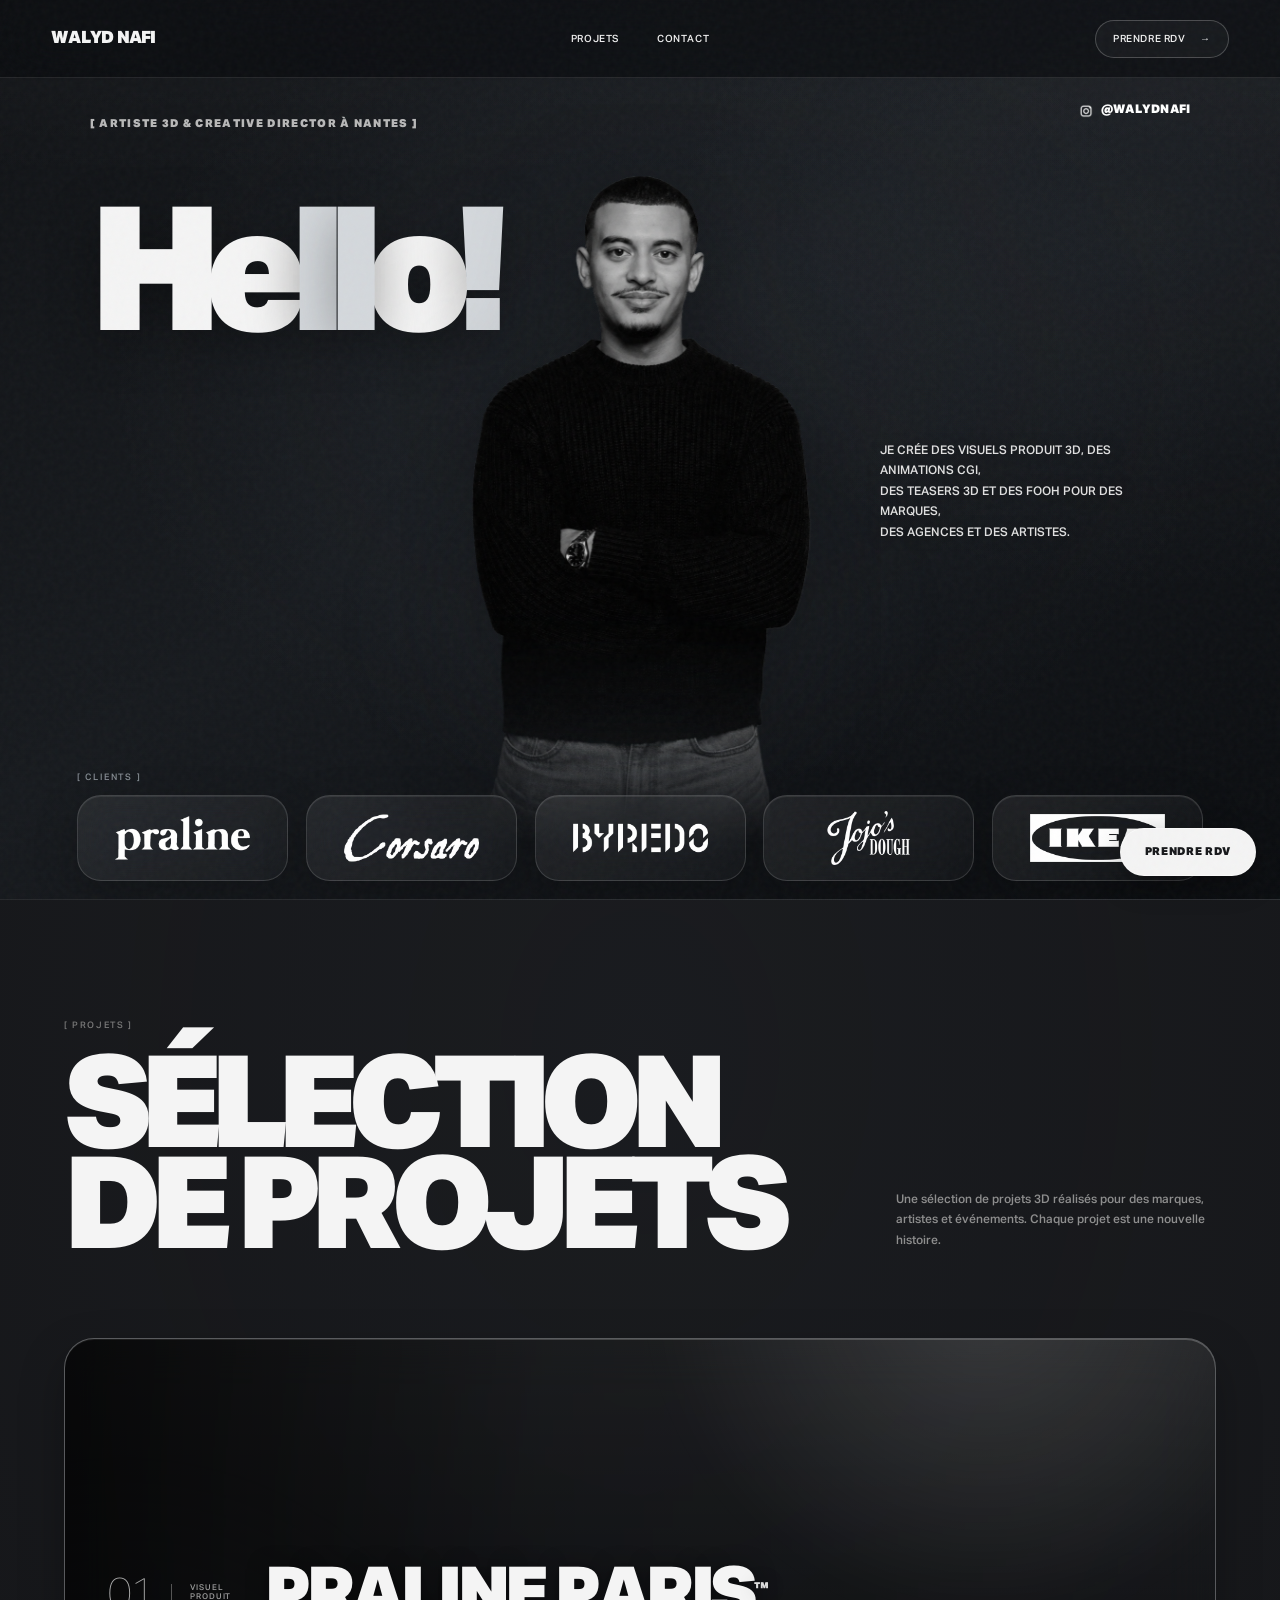
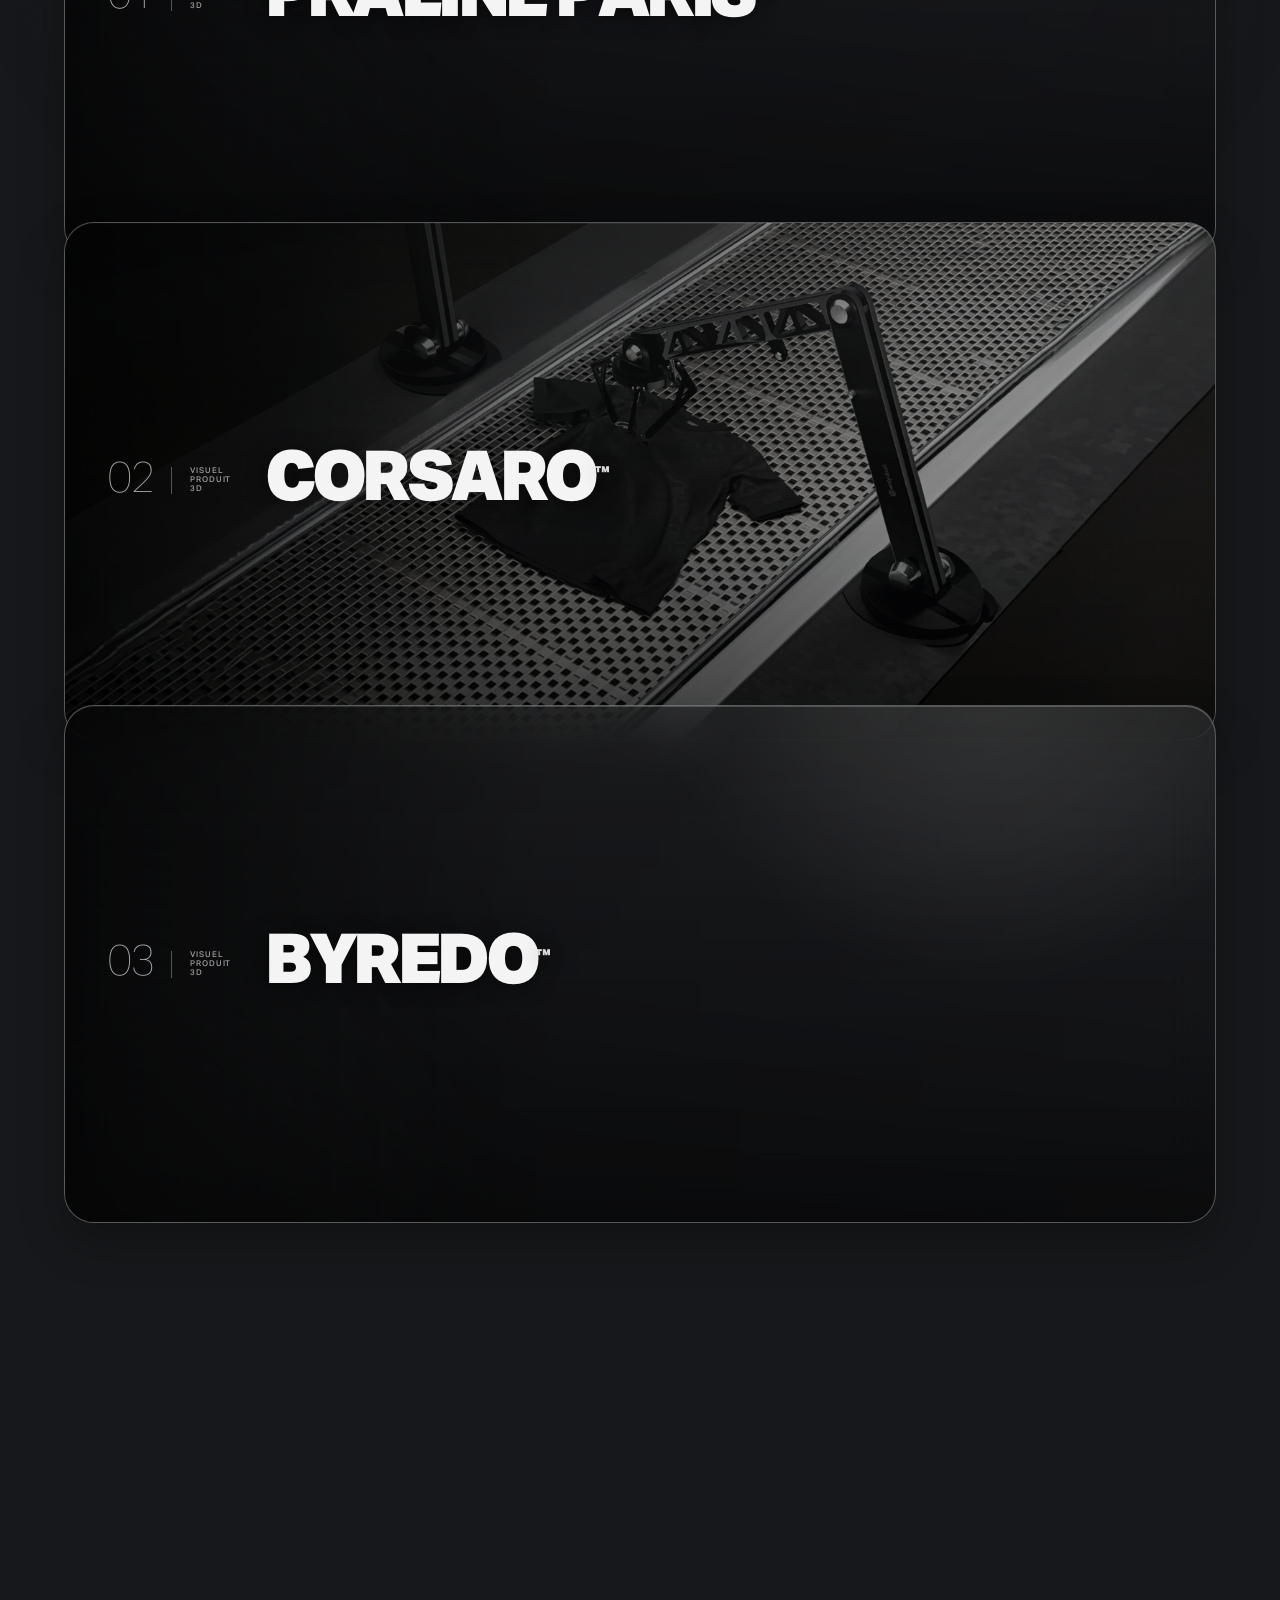
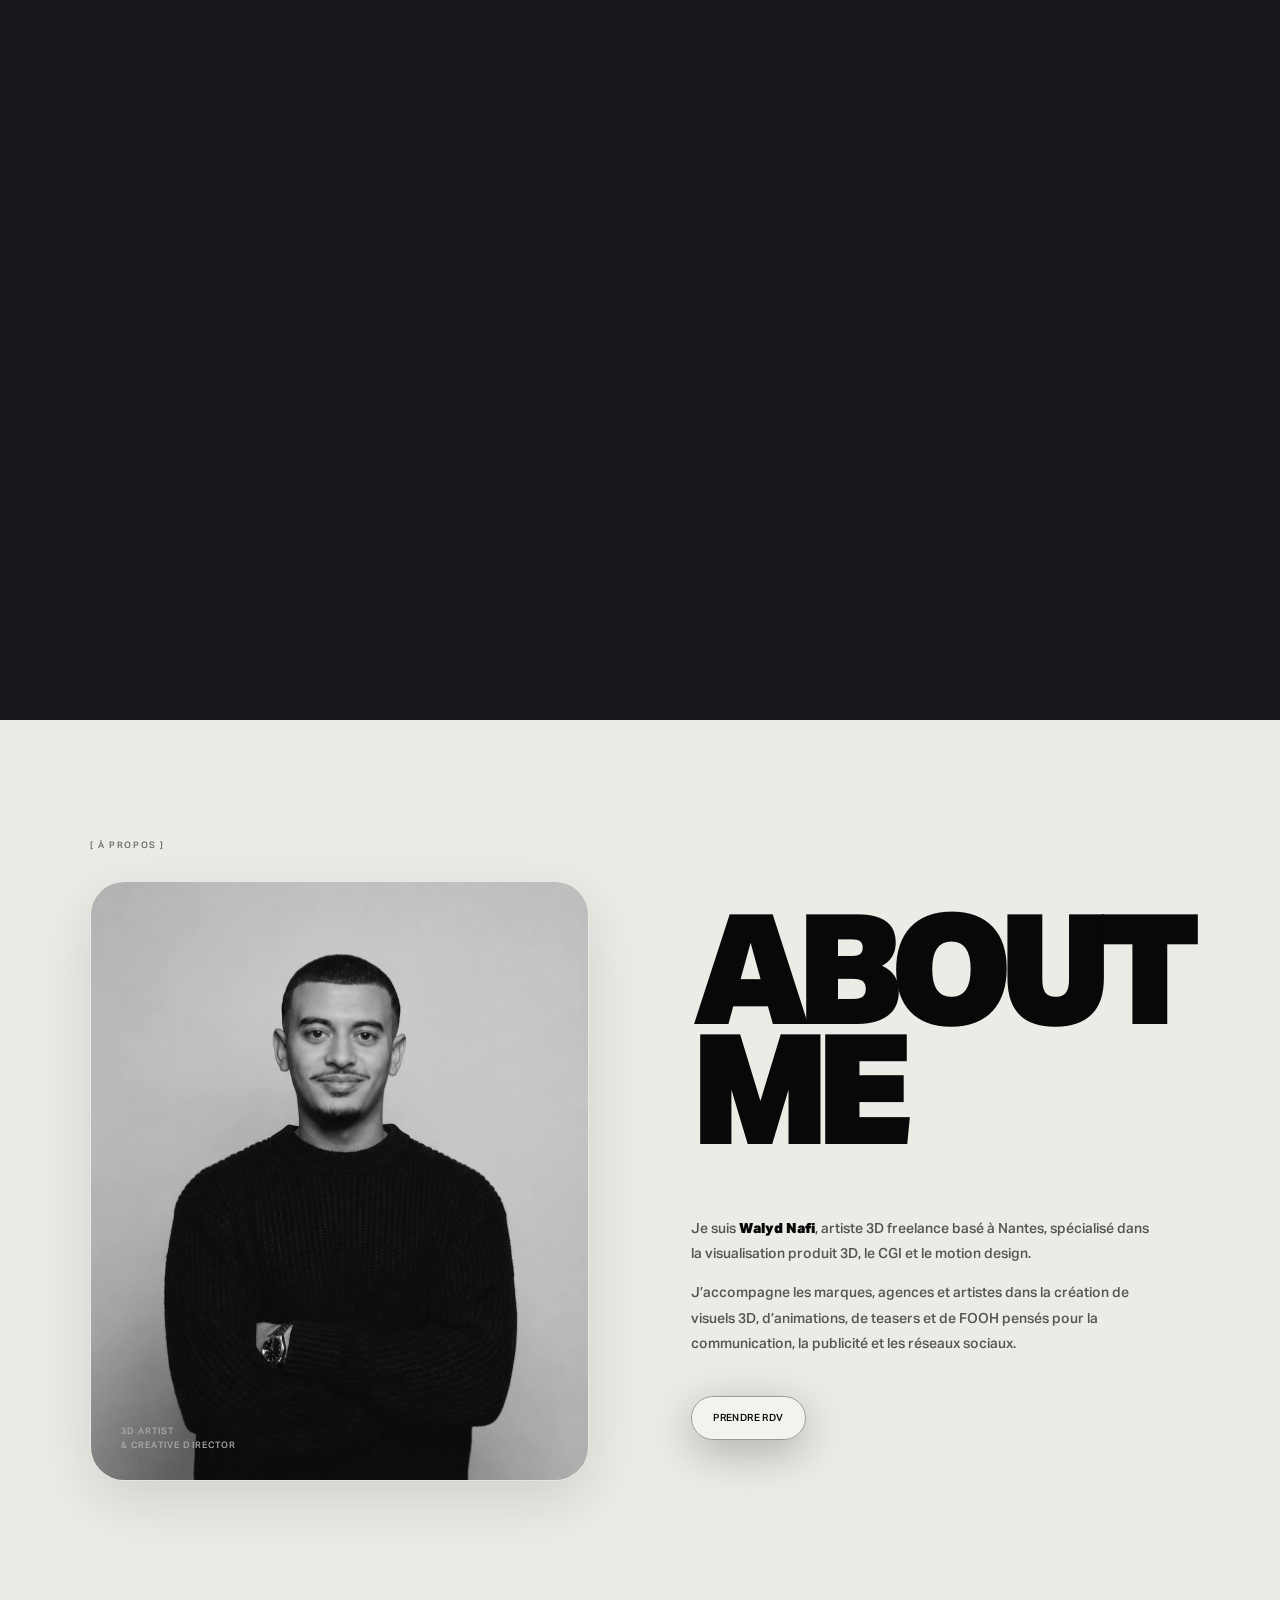
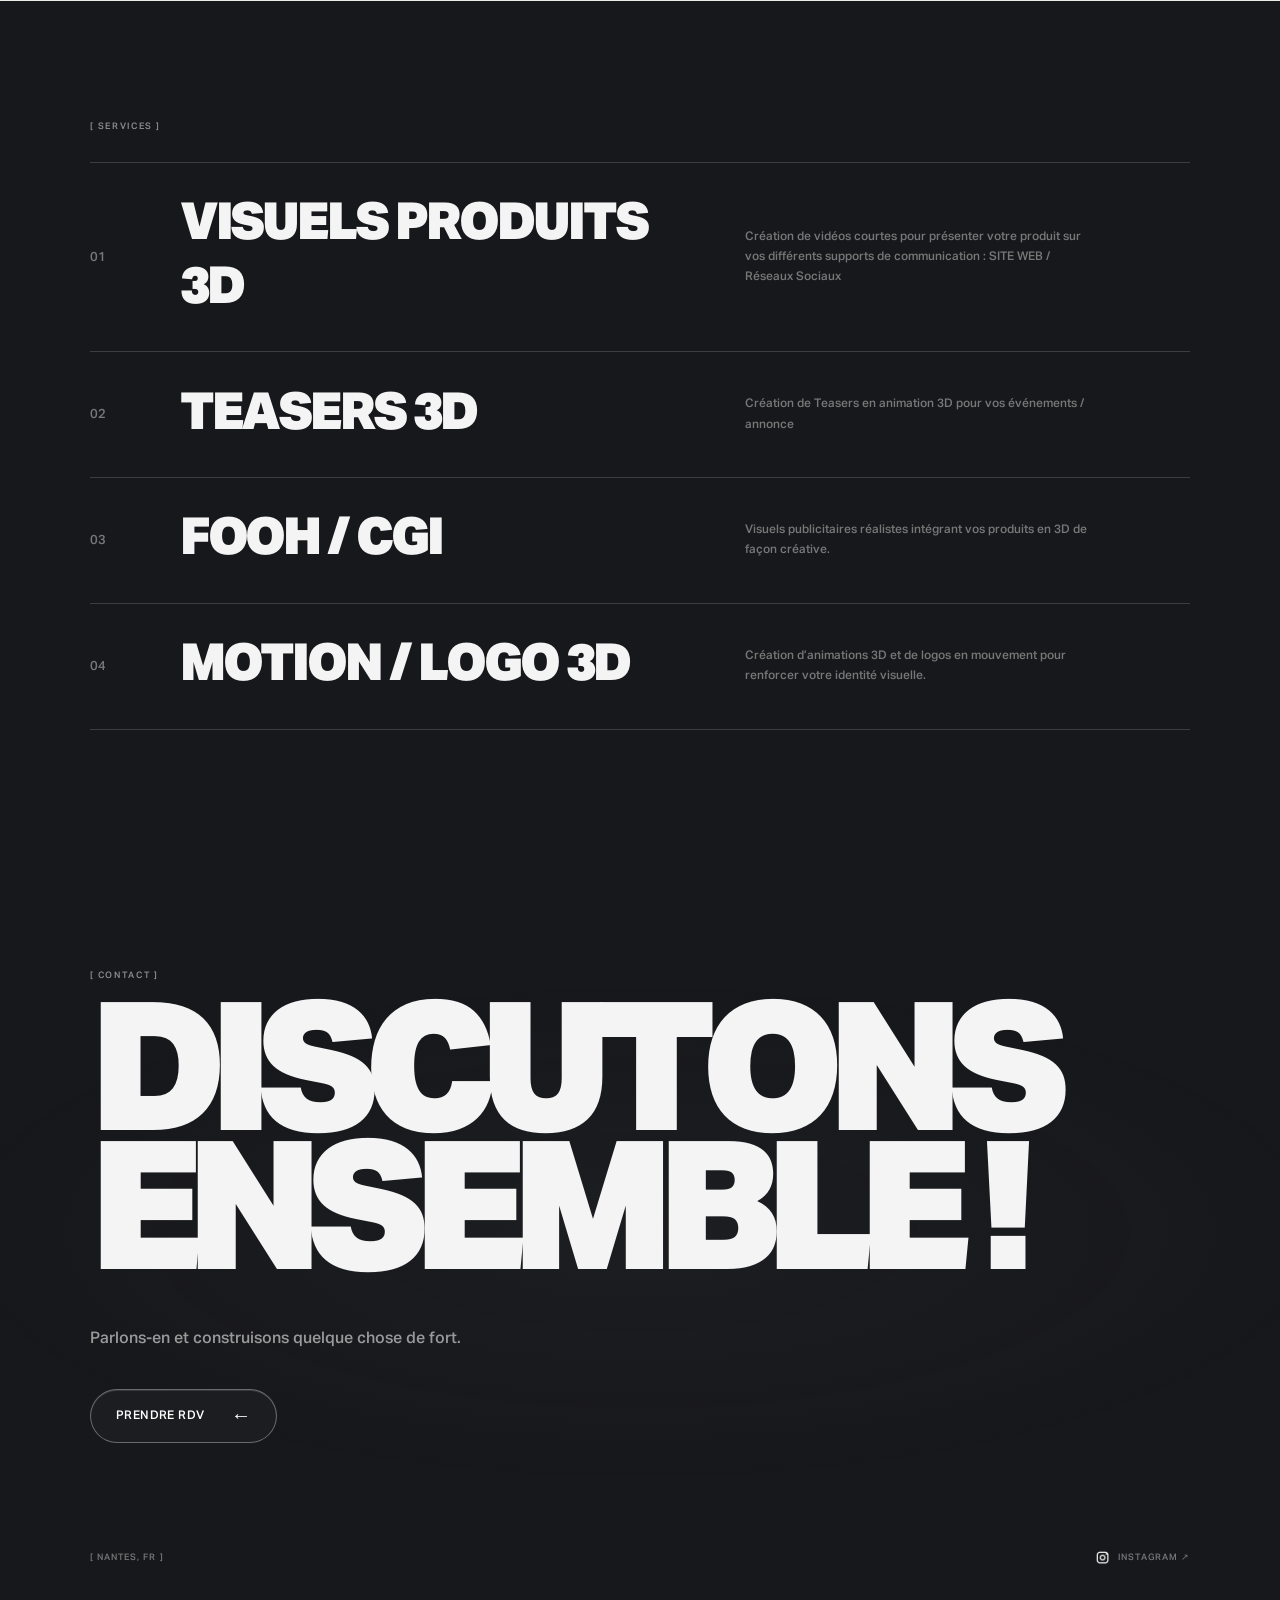
==== commit bab9303f: "Fade desktop hero portrait and hide sticky booking arrow" ====
--- a/index.html
+++ b/index.html
@@ -40,6 +40,14 @@
     animation:none;
     transform:none;
     filter:grayscale(1) contrast(1.08) brightness(.90);
+    -webkit-mask-image:linear-gradient(to bottom,#000 65%,rgba(0,0,0,.95) 72%,rgba(0,0,0,.7) 82%,rgba(0,0,0,.3) 92%,transparent 100%);
+    mask-image:linear-gradient(to bottom,#000 65%,rgba(0,0,0,.95) 72%,rgba(0,0,0,.7) 82%,rgba(0,0,0,.3) 92%,transparent 100%);
+  }
+  body > .sticky-rdv-button > span[aria-hidden="true"]{display:none;}
+}
+/* V89 — desktop landing: portrait fade and booking icon. */
+@media (min-width:801px){
+  #home .hero-portrait img{
     -webkit-mask-image:linear-gradient(to bottom,#000 65%,rgba(0,0,0,.95) 72%,rgba(0,0,0,.7) 82%,rgba(0,0,0,.3) 92%,transparent 100%);
     mask-image:linear-gradient(to bottom,#000 65%,rgba(0,0,0,.95) 72%,rgba(0,0,0,.7) 82%,rgba(0,0,0,.3) 92%,transparent 100%);
   }
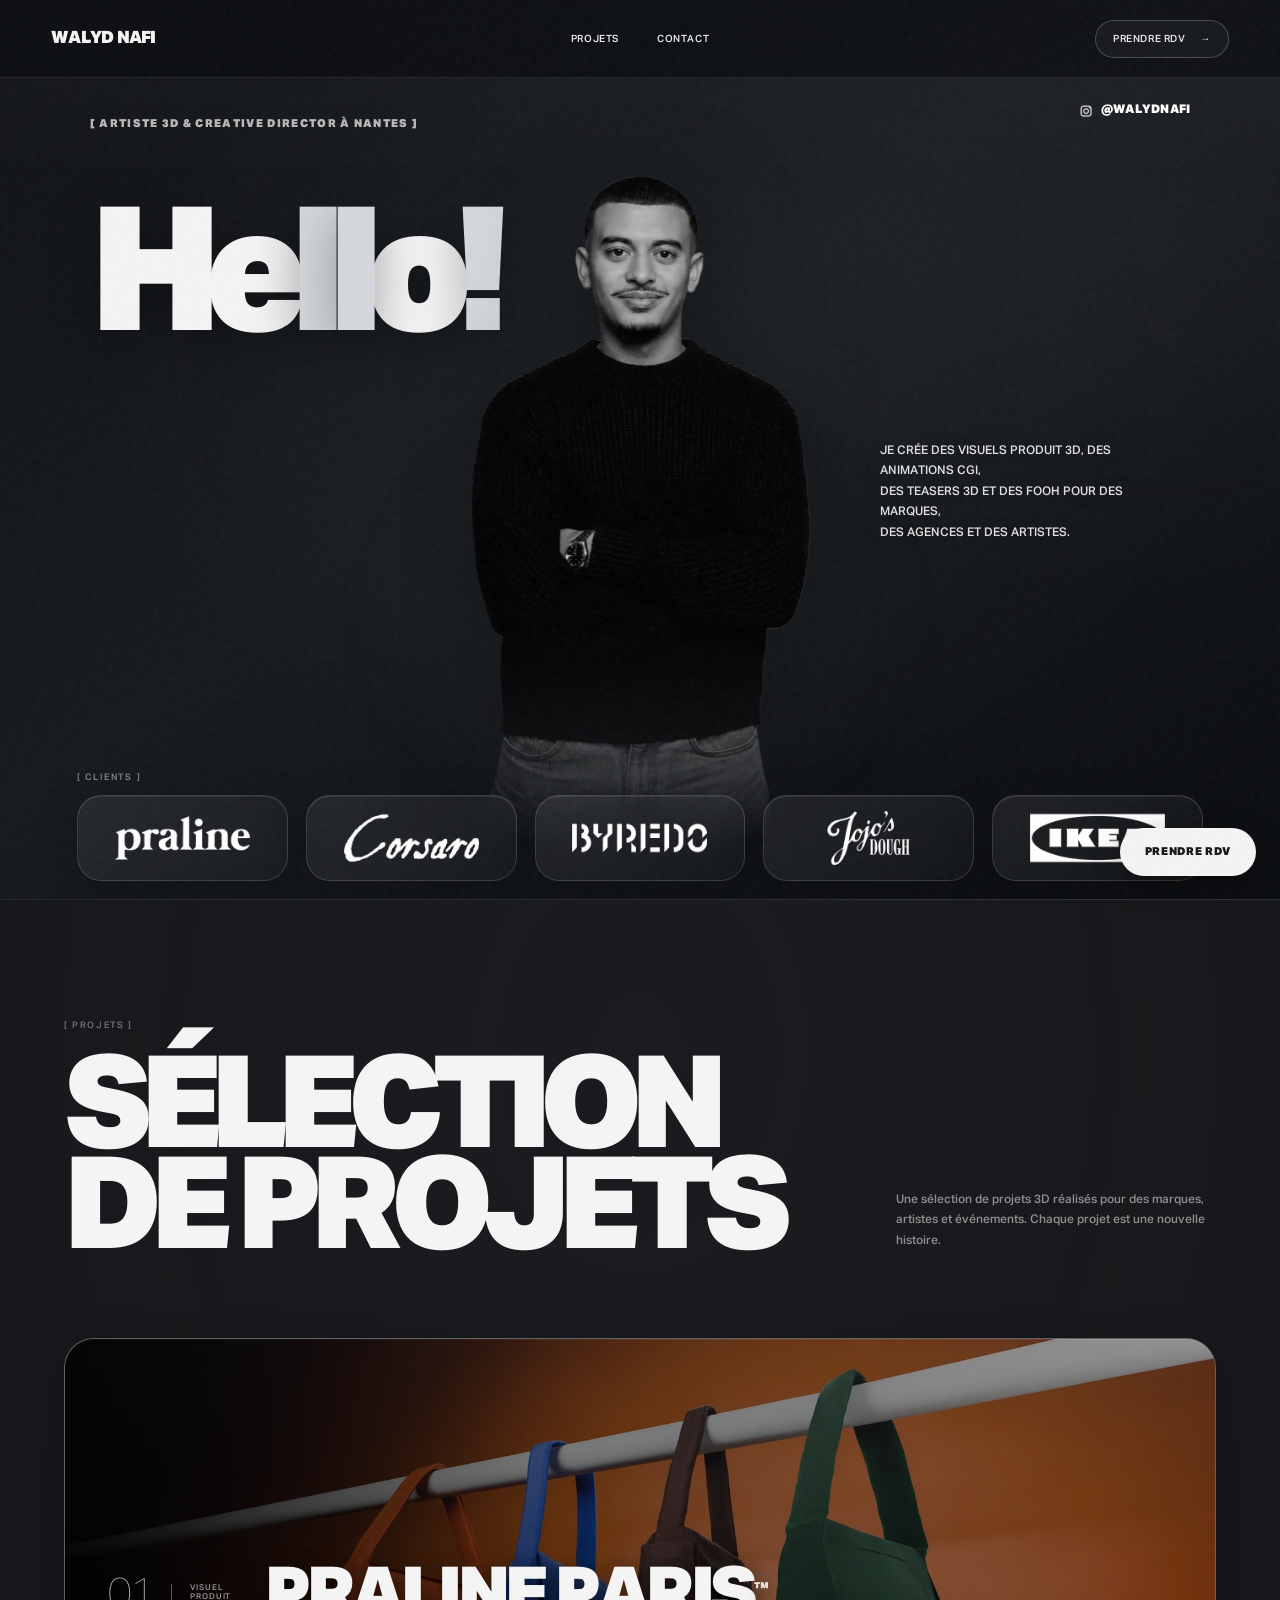
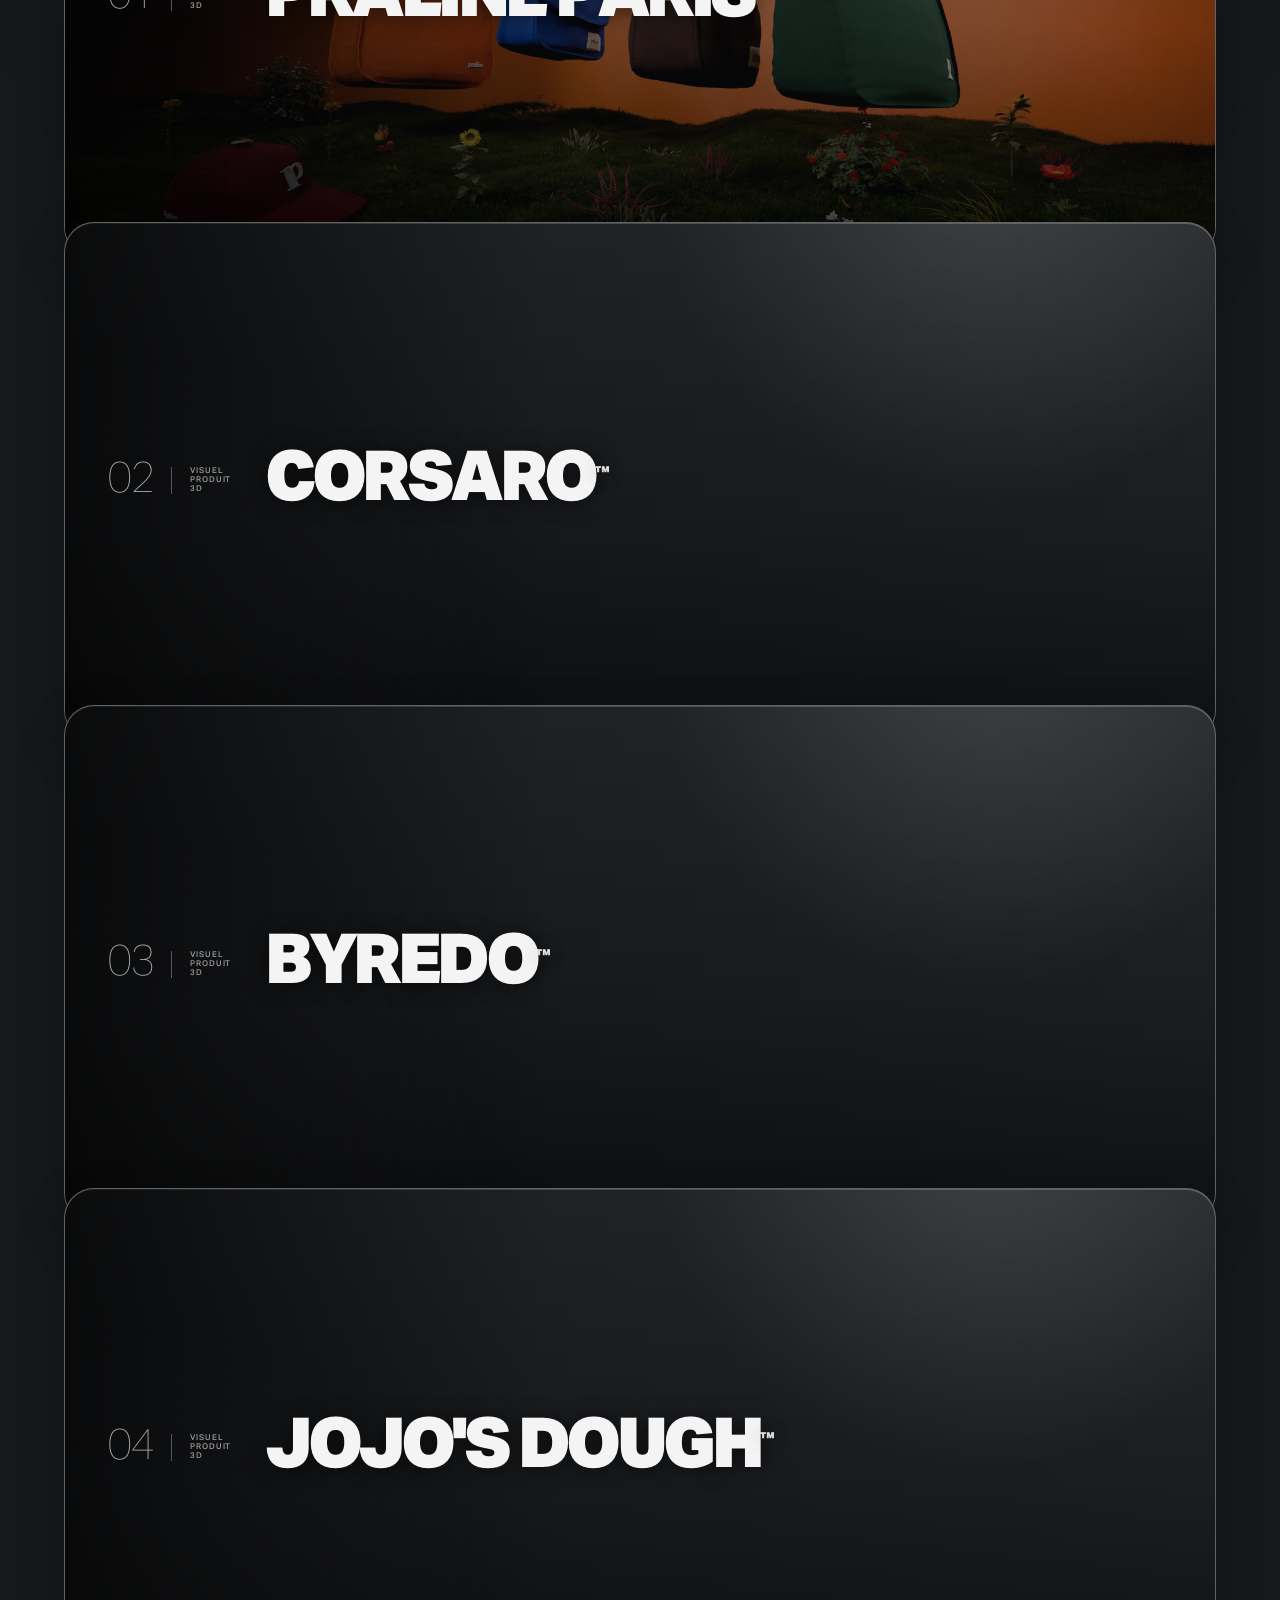
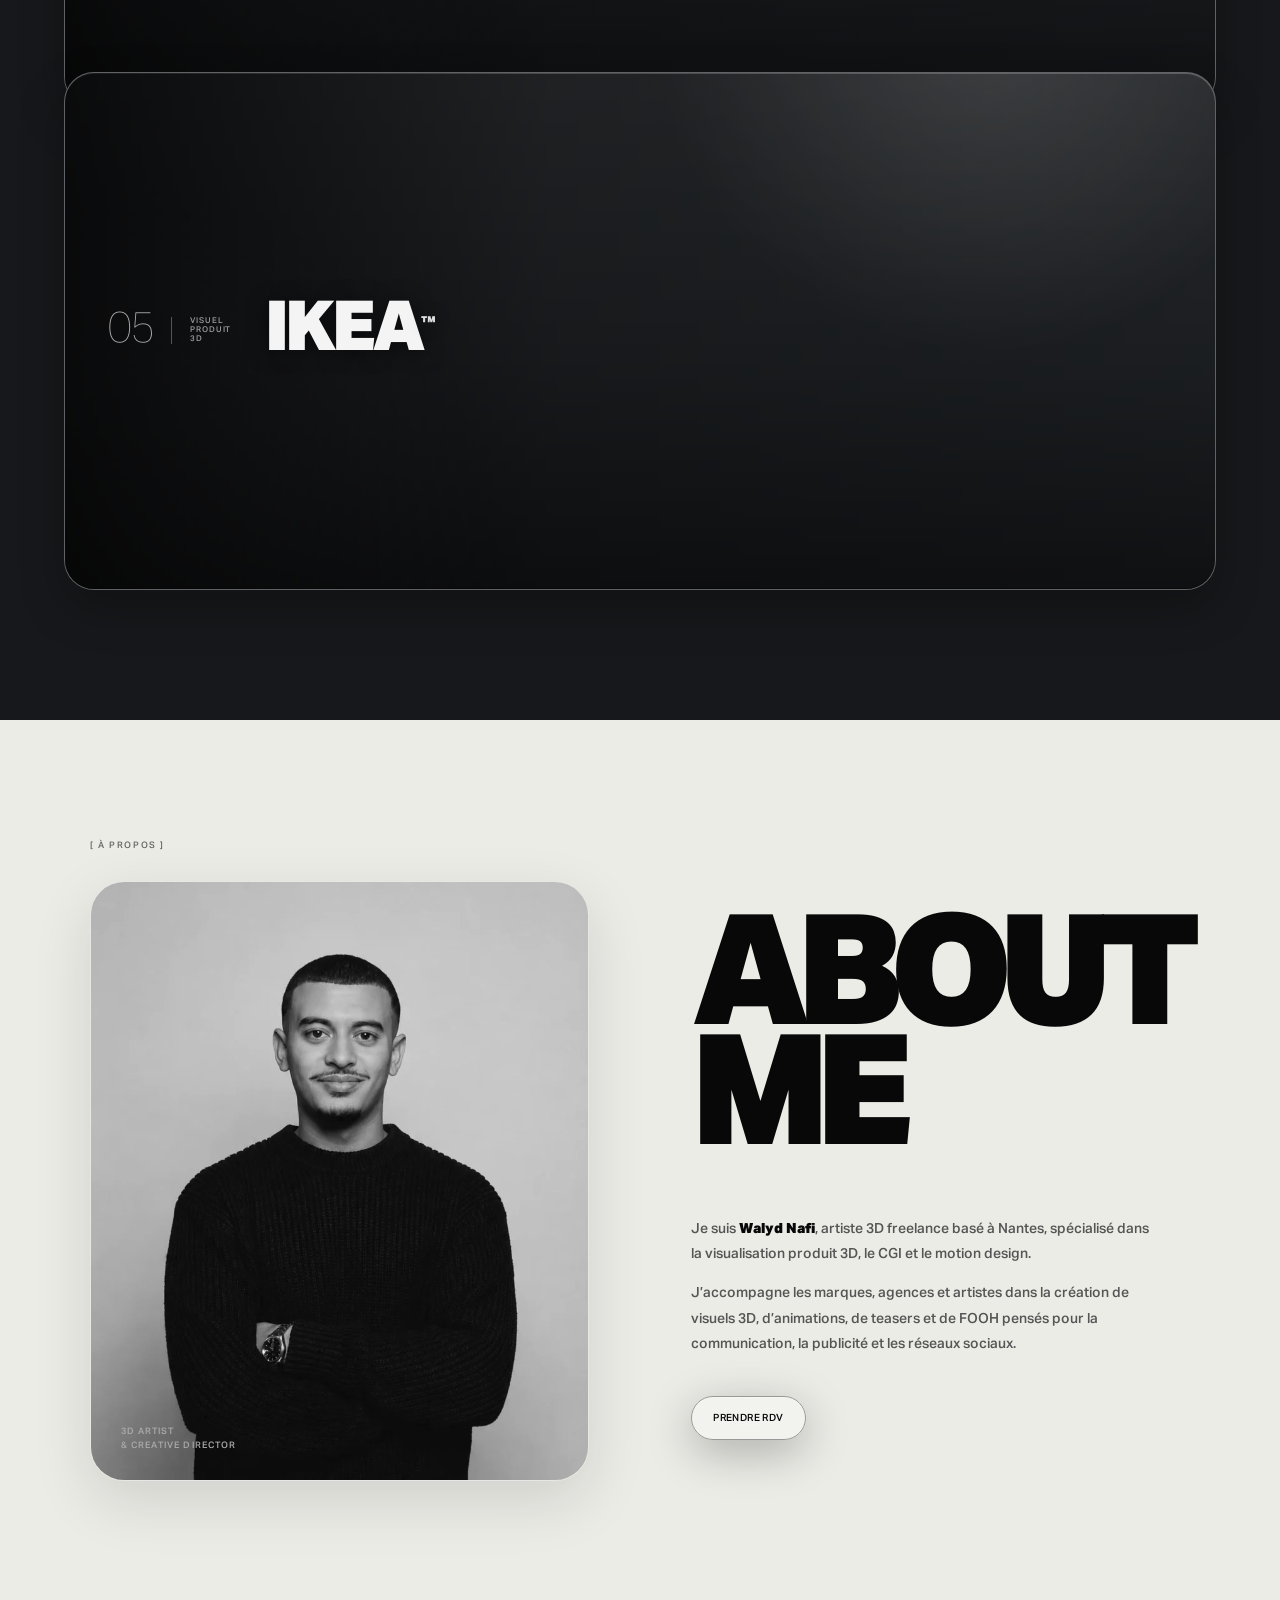
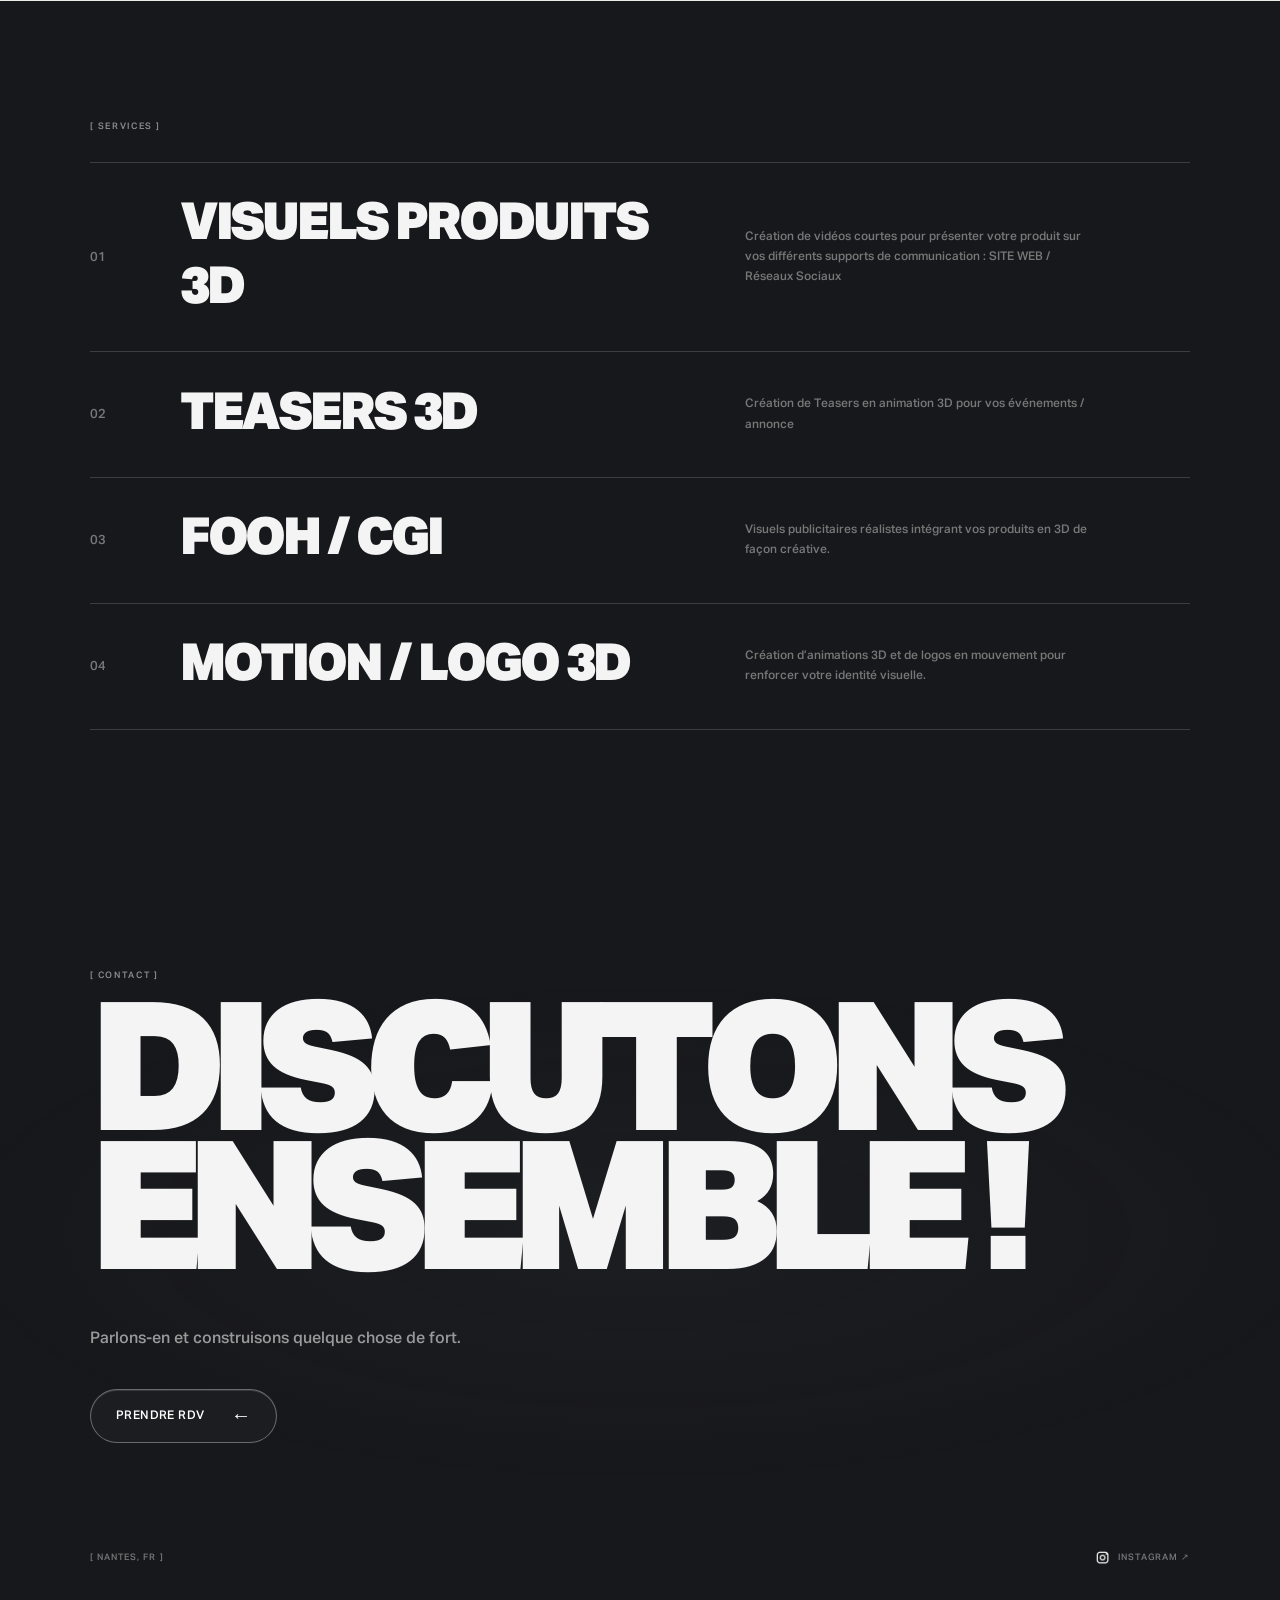
==== commit 18f22edd: "Optimize scrolling, responsive media and on-demand booking" ====
--- a/index.html
+++ b/index.html
@@ -65,8 +65,8 @@
 <main>
 <section class="hero" id="home">
   <h1 class="hero-role">[ ARTISTE 3D &amp; CREATIVE DIRECTOR À NANTES ]</h1>
-  <div class="hero-topline"><a href="https://www.instagram.com/walydnafi/" target="_blank" rel="noopener noreferrer"><img class="instagram-png" src="assets/instagram-white.png" alt="" aria-hidden="true">@WALYDNAFI</a></div>
-  <div class="hero-portrait" aria-hidden="true"><img src="assets/walyd-hero.webp" alt=""></div>
+  <div class="hero-topline"><a href="https://www.instagram.com/walydnafi/" target="_blank" rel="noopener noreferrer"><img class="instagram-png" src="assets/instagram-white.png" alt="" aria-hidden="true" decoding="async">@WALYDNAFI</a></div>
+  <div class="hero-portrait" aria-hidden="true"><img srcset="assets/walyd-hero-480.webp 480w, assets/walyd-hero-800.webp 800w, assets/walyd-hero.webp 1012w" sizes="(max-width:800px) 90vw, 55vw" width="1012" height="1554" src="assets/walyd-hero.webp" fetchpriority="high" alt="" decoding="async"></div>
   <div class="hero-title">He<span class="hello-l l-one">l</span><span class="hello-l l-two">l</span>o<span class="hello-mark">!</span></div>
   <div class="hero-copy">JE CRÉE DES VISUELS PRODUIT 3D, DES ANIMATIONS CGI,<br>DES TEASERS 3D ET DES FOOH POUR DES MARQUES,<br>DES AGENCES ET DES ARTISTES.</div>
   <div class="hero-scroll">SCROLL <span>↓</span></div>
@@ -74,11 +74,11 @@
   <div class="hero-clients" id="clients">
     <div class="section-label">[ CLIENTS ]</div>
     <div class="client-row">
-      <div class="client-logo"><img src="assets/logo-praline.webp" alt="Praline Paris"></div>
-      <div class="client-logo"><img src="assets/logo-corsaro.webp" alt="Corsaro"></div>
-      <div class="client-logo"><img src="assets/logo-byredo.webp" alt="Byredo"></div>
-      <div class="client-logo"><img src="assets/logo-jojos.webp" alt="Jojo's Dough"></div>
-      <div class="client-logo"><img src="assets/logo-ikea.webp" alt="IKEA"></div>
+      <div class="client-logo"><img srcset="assets/logo-praline-160.webp 160w, assets/logo-praline-320.webp 320w, assets/logo-praline.webp 900w" sizes="(max-width:800px) 15vw, 175px" width="900" height="360" src="assets/logo-praline.webp" alt="Praline Paris" decoding="async"></div>
+      <div class="client-logo"><img srcset="assets/logo-corsaro-160.webp 160w, assets/logo-corsaro-320.webp 320w, assets/logo-corsaro.webp 900w" sizes="(max-width:800px) 15vw, 175px" width="900" height="360" src="assets/logo-corsaro.webp" alt="Corsaro" decoding="async"></div>
+      <div class="client-logo"><img srcset="assets/logo-byredo-160.webp 160w, assets/logo-byredo-320.webp 320w, assets/logo-byredo.webp 900w" sizes="(max-width:800px) 15vw, 175px" width="900" height="360" src="assets/logo-byredo.webp" alt="Byredo" decoding="async"></div>
+      <div class="client-logo"><img srcset="assets/logo-jojos-160.webp 160w, assets/logo-jojos-320.webp 320w, assets/logo-jojos.webp 900w" sizes="(max-width:800px) 15vw, 175px" width="900" height="360" src="assets/logo-jojos.webp" alt="Jojo's Dough" decoding="async"></div>
+      <div class="client-logo"><img srcset="assets/logo-ikea-160.webp 160w, assets/logo-ikea-320.webp 320w, assets/logo-ikea.webp 900w" sizes="(max-width:800px) 15vw, 175px" width="900" height="360" src="assets/logo-ikea.webp" alt="IKEA" decoding="async"></div>
     </div>
   </div>
 </section>
@@ -87,39 +87,39 @@
   <div class="project-stack">
     <article class="project-card project-with-image">
       <a class="project-card-link" href="projects/praline-paris.html" aria-label="Voir le projet PRALINE PARIS"></a>
-      <picture class="project-media-picture"><source media="(max-width:800px)" srcset="assets/praline-16x9.webp"><img class="project-media" src="assets/praline-card.webp" alt="Praline Paris — visuel 3D" loading="lazy" decoding="async"></picture>
+      <picture class="project-media-picture"><source media="(max-width:800px)" srcset="assets/praline-16x9-640.webp 640w, assets/praline-16x9.webp 1600w" sizes="90vw"><img srcset="assets/praline-card-480.webp 480w, assets/praline-card-800.webp 800w, assets/praline-card.webp 1870w" sizes="(max-width:800px) 90vw, 90vw" width="1870" height="841" class="project-media" src="assets/praline-card.webp" alt="Praline Paris — visuel 3D" loading="lazy" decoding="async"></picture>
       <div class="p-meta"><b>01</b><span>VISUEL PRODUIT 3D</span></div>
       <h3><a class="project-link" href="projects/praline-paris.html">PRALINE PARIS<sup class="tm-mark">™</sup></a></h3>
     </article>
     <article class="project-card project-with-image">
       <a class="project-card-link" href="projects/corsaro.html" aria-label="Voir le projet CORSARO"></a>
-      <picture class="project-media-picture"><source media="(max-width:800px)" srcset="assets/corsaro-16x9.webp"><img class="project-media" src="assets/corsaro-card.webp" alt="Corsaro — visuel 3D" loading="lazy" decoding="async"></picture>
+      <picture class="project-media-picture"><source media="(max-width:800px)" srcset="assets/corsaro-16x9-640.webp 640w, assets/corsaro-16x9.webp 1600w" sizes="90vw"><img srcset="assets/corsaro-card-480.webp 480w, assets/corsaro-card-800.webp 800w, assets/corsaro-card.webp 1600w" sizes="(max-width:800px) 90vw, 90vw" width="1600" height="720" class="project-media" src="assets/corsaro-card.webp" alt="Corsaro — visuel 3D" loading="lazy" decoding="async"></picture>
       <div class="p-meta"><b>02</b><span>VISUEL PRODUIT 3D</span></div>
       <h3><a class="project-link" href="projects/corsaro.html">CORSARO<sup class="tm-mark">™</sup></a></h3>
     </article>
     <article class="project-card project-with-image">
       <a class="project-card-link" href="projects/byredo.html" aria-label="Voir le projet BYREDO"></a>
-      <picture class="project-media-picture"><source media="(max-width:800px)" srcset="assets/byredo-16x9.webp"><img class="project-media" src="assets/byredo-card.webp" alt="Byredo — visuel 3D" loading="lazy" decoding="async"></picture>
+      <picture class="project-media-picture"><source media="(max-width:800px)" srcset="assets/byredo-16x9-640.webp 640w, assets/byredo-16x9.webp 1600w" sizes="90vw"><img srcset="assets/byredo-card-480.webp 480w, assets/byredo-card-800.webp 800w, assets/byredo-card.webp 1600w" sizes="(max-width:800px) 90vw, 90vw" width="1600" height="720" class="project-media" src="assets/byredo-card.webp" alt="Byredo — visuel 3D" loading="lazy" decoding="async"></picture>
       <div class="p-meta"><b>03</b><span>VISUEL PRODUIT 3D</span></div>
       <h3><a class="project-link" href="projects/byredo.html">BYREDO<sup class="tm-mark">™</sup></a></h3>
     </article>
     <article class="project-card project-with-image">
       <a class="project-card-link" href="projects/jojos-dough.html" aria-label="Voir le projet JOJO'S DOUGH"></a>
-      <picture class="project-media-picture"><source media="(max-width:800px)" srcset="assets/jojos-dough-16x9.webp"><img class="project-media" src="assets/jojos-dough-card.webp" alt="Jojo's Dough — visuel 3D" loading="lazy" decoding="async"></picture>
+      <picture class="project-media-picture"><source media="(max-width:800px)" srcset="assets/jojos-dough-16x9-640.webp 640w, assets/jojos-dough-16x9.webp 1600w" sizes="90vw"><img srcset="assets/jojos-dough-card-480.webp 480w, assets/jojos-dough-card-800.webp 800w, assets/jojos-dough-card.webp 1870w" sizes="(max-width:800px) 90vw, 90vw" width="1870" height="841" class="project-media" src="assets/jojos-dough-card.webp" alt="Jojo's Dough — visuel 3D" loading="lazy" decoding="async"></picture>
       <div class="p-meta"><b>04</b><span>VISUEL PRODUIT 3D</span></div>
       <h3><a class="project-link" href="projects/jojos-dough.html">JOJO'S DOUGH<sup class="tm-mark">™</sup></a></h3>
     </article>
     <article class="project-card project-with-image">
       <a class="project-card-link" href="projects/ikea.html" aria-label="Voir le projet IKEA"></a>
-      <picture class="project-media-picture"><source media="(max-width:800px)" srcset="assets/ikea-16x9.webp"><img class="project-media" src="assets/ikea-card.webp" alt="IKEA — visuel 3D" loading="lazy" decoding="async"></picture>
+      <picture class="project-media-picture"><source media="(max-width:800px)" srcset="assets/ikea-16x9-640.webp 640w, assets/ikea-16x9.webp 1600w" sizes="90vw"><img srcset="assets/ikea-card-480.webp 480w, assets/ikea-card-800.webp 800w, assets/ikea-card.webp 1870w" sizes="(max-width:800px) 90vw, 90vw" width="1870" height="841" class="project-media" src="assets/ikea-card.webp" alt="IKEA — visuel 3D" loading="lazy" decoding="async"></picture>
       <div class="p-meta"><b>05</b><span>VISUEL PRODUIT 3D</span></div>
       <h3><a class="project-link" href="projects/ikea.html">IKEA<sup class="tm-mark">™</sup></a></h3>
     </article>
   </div>
 </section>
-<section class="about" id="about"><div class="section-label">[ À PROPOS ]</div><div class="about-grid"><div class="about-visual"><img src="assets/walyd-about.webp" alt="Walyd Nafi — 3D Artist &amp; Creative Director"><div class="about-caption">3D ARTIST<br>&amp; CREATIVE DIRECTOR</div></div><div class="about-text"><div class="bigword">ABOUT<br>ME</div><p>Je suis <strong>Walyd Nafi</strong>, artiste 3D freelance basé à Nantes, spécialisé dans la visualisation produit 3D, le CGI et le motion design.</p><p>J’accompagne les marques, agences et artistes dans la création de visuels 3D, d’animations, de teasers et de FOOH pensés pour la communication, la publicité et les réseaux sociaux.</p><button type="button" class="pill light" data-cal-link="walydnafi/30min" data-cal-namespace="30min" data-cal-config='{"layout":"month_view","useSlotsViewOnSmallScreen":"true"}'>PRENDRE RDV</button></div></div></section>
+<section class="about" id="about"><div class="section-label">[ À PROPOS ]</div><div class="about-grid"><div class="about-visual"><img srcset="assets/walyd-about-480.webp 480w, assets/walyd-about-800.webp 800w, assets/walyd-about.webp 1012w" sizes="(max-width:900px) 100vw, 50vw" width="1012" height="1554" loading="lazy" src="assets/walyd-about.webp" alt="Walyd Nafi — 3D Artist &amp; Creative Director" decoding="async"><div class="about-caption">3D ARTIST<br>&amp; CREATIVE DIRECTOR</div></div><div class="about-text"><div class="bigword">ABOUT<br>ME</div><p>Je suis <strong>Walyd Nafi</strong>, artiste 3D freelance basé à Nantes, spécialisé dans la visualisation produit 3D, le CGI et le motion design.</p><p>J’accompagne les marques, agences et artistes dans la création de visuels 3D, d’animations, de teasers et de FOOH pensés pour la communication, la publicité et les réseaux sociaux.</p><button type="button" class="pill light" data-cal-link="walydnafi/30min" data-cal-namespace="30min" data-cal-config='{"layout":"month_view","useSlotsViewOnSmallScreen":"true"}'>PRENDRE RDV</button></div></div></section>
 <section class="services" id="services"><div class="section-label">[ SERVICES ]</div><div class="service-list"><div><span>01</span><h3>VISUELS PRODUITS 3D</h3><p>Création de vidéos courtes pour présenter votre produit sur vos différents supports de communication : SITE WEB / Réseaux Sociaux</p></div><div><span>02</span><h3>TEASERS 3D</h3><p>Création de Teasers en animation 3D pour vos événements / annonce</p></div><div><span>03</span><h3>FOOH / CGI</h3><p>Visuels publicitaires réalistes intégrant vos produits en 3D de façon créative.</p></div><div><span>04</span><h3>MOTION / LOGO 3D</h3><p>Création d’animations 3D et de logos en mouvement pour renforcer votre identité visuelle.</p></div></div></section>
-<section class="contact" id="contact"><div class="section-label">[ CONTACT ]</div><div class="contact-title">DISCUTONS<br>ENSEMBLE !</div><p>Parlons-en et construisons quelque chose de fort.</p><button type="button" class="contact-rdv-button" data-cal-link="walydnafi/30min" data-cal-namespace="30min" data-cal-config='{"layout":"month_view","useSlotsViewOnSmallScreen":"true"}'>PRENDRE RDV <span aria-hidden="true">←</span></button><div class="contact-bottom"><span>[ NANTES, FR ]</span><a class="instagram-link" href="https://www.instagram.com/walydnafi/" target="_blank" rel="noopener noreferrer" aria-label="Instagram de Walyd Nafi"><img class="instagram-png instagram-png-bottom" src="assets/instagram-white.png" alt="" aria-hidden="true"><span>INSTAGRAM ↗</span></a></div></section>
+<section class="contact" id="contact"><div class="section-label">[ CONTACT ]</div><div class="contact-title">DISCUTONS<br>ENSEMBLE !</div><p>Parlons-en et construisons quelque chose de fort.</p><button type="button" class="contact-rdv-button" data-cal-link="walydnafi/30min" data-cal-namespace="30min" data-cal-config='{"layout":"month_view","useSlotsViewOnSmallScreen":"true"}'>PRENDRE RDV <span aria-hidden="true">←</span></button><div class="contact-bottom"><span>[ NANTES, FR ]</span><a class="instagram-link" href="https://www.instagram.com/walydnafi/" target="_blank" rel="noopener noreferrer" aria-label="Instagram de Walyd Nafi"><img class="instagram-png instagram-png-bottom" src="assets/instagram-white.png" alt="" aria-hidden="true" decoding="async"><span>INSTAGRAM ↗</span></a></div></section>
 </main>
 <button type="button" class="sticky-rdv-button" data-cal-link="walydnafi/30min" data-cal-namespace="30min" data-cal-config='{"layout":"month_view","useSlotsViewOnSmallScreen":"true"}'>PRENDRE RDV <span aria-hidden="true">↗</span></button>
 <script src="script.js"></script>
--- a/style.css
+++ b/style.css
@@ -1,6 +1,6 @@
-@font-face{font-family:Aktiv;src:url('fonts/AktivGrotesk-Hairline.otf') format('opentype');font-weight:100;font-style:normal;font-display:swap}
-@font-face{font-family:Aktiv;src:url('fonts/AktivGrotesk-Medium.otf') format('opentype');font-weight:500;font-style:normal;font-display:swap}
-@font-face{font-family:Aktiv;src:url('fonts/AktivGrotesk-Black.otf') format('opentype');font-weight:900;font-style:normal;font-display:swap}
+@font-face{font-family:Aktiv;src:url('fonts/AktivGrotesk-Hairline.woff2') format('woff2');font-weight:100;font-style:normal;font-display:swap}
+@font-face{font-family:Aktiv;src:url('fonts/AktivGrotesk-Medium.woff2') format('woff2');font-weight:500;font-style:normal;font-display:swap}
+@font-face{font-family:Aktiv;src:url('fonts/AktivGrotesk-Black.woff2') format('woff2');font-weight:900;font-style:normal;font-display:swap}
 *{box-sizing:border-box}html{scroll-behavior:smooth}body{margin:0;color:#f4f4f4;font-family:Aktiv,Arial,sans-serif;font-weight:500;overflow-x:hidden;background:#17181b;}.noise{position:fixed;inset:0;pointer-events:none;opacity:.04;z-index:50;background-image:url("data:image/svg+xml,%3Csvg viewBox='0 0 180 180' xmlns='http://www.w3.org/2000/svg'%3E%3Cfilter id='n'%3E%3CfeTurbulence type='fractalNoise' baseFrequency='.9' numOctaves='3' stitchTiles='stitch'/%3E%3C/filter%3E%3Crect width='100%25' height='100%25' filter='url(%23n)' opacity='.8'/%3E%3C/svg%3E")}.nav{height:78px;display:grid;grid-template-columns:1fr auto 1fr;align-items:center;padding:0 4vw;border-bottom:1px solid rgba(255,255,255,.10);position:fixed;top:0;left:0;right:0;z-index:20;background:rgba(8,10,13,.58);backdrop-filter:blur(24px)}.nav-name{font-weight:900;letter-spacing:-.045em;font-size:17px}.nav-links{display:flex;gap:38px}.nav-links a,.nav-cta{color:#eee;text-decoration:none;font-size:10px;font-weight:500;letter-spacing:.06em}.nav-cta{justify-self:end;border:1px solid rgba(255,255,255,.22);border-radius:999px;padding:12px 17px;background:rgba(255,255,255,.035)}.nav-cta span,.pill span{margin-left:12px}.nav-cta .nav-arrow{display:inline-block;transform:rotate(0deg);transform-origin:50% 50%;will-change:transform;transition:transform .08s linear}.hero{min-height:100vh;position:relative;padding:145px 7vw 50px;overflow:hidden;border-bottom:1px solid rgba(255,255,255,.09);background:radial-gradient(ellipse 80% 70% at 50% 45%,rgba(58,66,76,.18) 0%,rgba(15,18,22,.10) 38%,rgba(4,5,7,.40) 78%),radial-gradient(circle at 75% 20%,rgba(112,121,132,.13),transparent 28%),linear-gradient(135deg,rgba(28,34,41,.55),rgba(4,6,8,.78) 58%,rgba(2,3,5,.96));}.hero:after{content:"";position:absolute;inset:0;pointer-events:none;background:linear-gradient(180deg,rgba(255,255,255,.025),transparent 20%,transparent 75%,rgba(0,0,0,.32));mix-blend-mode:screen}.hero-role{position:absolute;top:108px;left:7vw;font-size:11px;letter-spacing:.12em;color:#b8b8b8;z-index:4}.hero-topline{position:absolute;top:103px;right:7vw;font-size:12px;letter-spacing:.04em;text-align:right;z-index:4}.hero-topline a{color:#fff;text-decoration:none;font-weight:900;letter-spacing:.02em}.hero-topline a:hover{text-decoration:underline;text-underline-offset:4px}.hero-title{font-size:clamp(100px,18vw,270px);font-weight:900;line-height:.78;letter-spacing:-.095em;margin-top:58px;position:relative;z-index:2}.hero-title span{color:#d4d8dc}.hero-copy{position:absolute;right:11vw;top:49%;font-size:12px;line-height:1.7;font-weight:500;color:#e0e0e0;z-index:4;text-shadow:0 1px 16px rgba(0,0,0,.45)}.pill{display:inline-flex;align-items:center;text-decoration:none;color:#fff;border:1px solid rgba(255,255,255,.34);border-radius:999px;padding:15px 21px;font-size:10px;font-weight:500;letter-spacing:.04em;background:linear-gradient(115deg,rgba(255,255,255,.15),rgba(255,255,255,.035) 48%,rgba(255,255,255,.10));box-shadow:inset 0 1px 0 rgba(255,255,255,.25),0 12px 45px rgba(0,0,0,.28);backdrop-filter:blur(16px)}.hero>.pill{position:absolute;right:11vw;top:61%;z-index:4}.hero-scroll{position:absolute;bottom:35px;left:7vw;font-size:9px;letter-spacing:.15em;color:#8a8f95;z-index:4}.hero-scroll span{color:#fff;margin-left:12px}.clients{padding:55px 7vw;border-bottom:1px solid rgba(255,255,255,.08);background:transparent}.section-label{font-size:9px;letter-spacing:.18em;color:#8b9096;margin-bottom:30px}.client-row{display:grid;grid-template-columns:repeat(6,1fr);gap:25px;align-items:center}.client-row span{font-size:12px;color:#fff;text-align:center;font-weight:900;letter-spacing:-.035em;text-transform:uppercase}.projects{padding:120px 5vw 140px;color:#f4f4f4;background:radial-gradient(ellipse 90% 50% at 50% 5%,rgba(57,65,74,.10),transparent 70%)}.projects-head{display:flex;justify-content:space-between;align-items:flex-end;gap:40px;margin-bottom:75px}.projects .section-label{color:#777}.projects-head h2{font-size:clamp(65px,10vw,145px);font-weight:900;line-height:.79;letter-spacing:-.085em;margin:0}.projects-head p{max-width:320px;font-size:12px;line-height:1.7;color:#8e8e8e}.project-stack{display:flex;flex-direction:column;gap:0;padding-bottom:25px}.project-card{position:sticky;min-height:190px;margin-bottom:-35px;border:1px solid rgba(255,255,255,.28);border-radius:30px;display:grid;grid-template-columns:130px 1fr;align-items:center;gap:28px;padding:28px 34px;background:linear-gradient(120deg,rgba(255,255,255,.14),rgba(90,98,108,.09) 45%,rgba(0,0,0,.30));box-shadow:inset 0 1px 0 rgba(255,255,255,.3),inset 0 -1px 0 rgba(0,0,0,.5),0 18px 45px rgba(0,0,0,.26);backdrop-filter:blur(24px) saturate(115%);-webkit-backdrop-filter:blur(24px) saturate(115%);overflow:hidden;transition:transform .5s ease,border-color .4s ease,background .4s ease}.project-card:before{content:"";position:absolute;inset:-25%;background:radial-gradient(circle at 70% 10%,rgba(255,255,255,.18),transparent 24%),radial-gradient(circle at 20% 80%,rgba(255,255,255,.08),transparent 25%);pointer-events:none;filter:blur(18px)}.project-card:nth-child(1){top:105px;z-index:1;transform:rotate(-1deg)}.project-card:nth-child(2){top:140px;z-index:2;transform:rotate(.6deg)}.project-card:nth-child(3){top:175px;z-index:3;transform:rotate(-.4deg)}.project-card:nth-child(4){top:210px;z-index:4;transform:rotate(.65deg)}.project-card:nth-child(5){top:245px;z-index:5;transform:rotate(-.3deg)}.project-card:hover{transform:translateY(-10px) rotate(0deg);border-color:rgba(255,255,255,.55);background:linear-gradient(120deg,rgba(255,255,255,.19),rgba(110,118,128,.11) 45%,rgba(0,0,0,.34))}.p-meta{display:flex;align-items:center;gap:18px;position:relative;z-index:2}.p-meta b{font-size:43px;font-weight:100;color:#aaa;letter-spacing:-.05em}.p-meta span{font-size:8px;letter-spacing:.12em;color:#999;border-left:1px solid #555;padding-left:18px}.project-card h3{position:relative;z-index:2;font-size:clamp(32px,5.4vw,78px);font-weight:900;letter-spacing:-.065em;margin:0}.arrow{position:relative;z-index:2;width:48px;height:48px;border:1px solid rgba(255,255,255,.4);border-radius:50%;display:grid;place-items:center;font-size:19px;transition:.35s}.project-card:hover .arrow{transform:rotate(45deg);background:#fff;color:#050505}.about{padding:120px 7vw;background:#ecece7;color:#080808}.about .section-label{color:#666}.about-grid{display:grid;grid-template-columns:1fr 1fr;gap:8vw;align-items:center}.about-visual{height:600px;border-radius:34px;background:#cfcfcb;border:1px solid rgba(255,255,255,.5);position:relative;overflow:hidden;display:flex;align-items:center;justify-content:center;box-shadow:inset 0 1px 0 rgba(255,255,255,.65),0 20px 60px rgba(0,0,0,.12)}.about-visual img{width:100%;height:100%;object-fit:cover;object-position:center top;display:block;filter:grayscale(1);transform:scale(1.01)}.about-caption{position:absolute;bottom:28px;left:30px;font-size:9px;line-height:1.5;letter-spacing:.12em;color:#aaa}.bigword{font-size:clamp(75px,12vw,170px);font-weight:900;line-height:.78;letter-spacing:-.09em;margin-bottom:55px}.about-text p{max-width:460px;color:#555;font-size:14px;line-height:1.8}.about-text strong{color:#080808}.light{margin-top:25px;color:#080808;border-color:#999;background:rgba(255,255,255,.35)}.services{padding:120px 7vw;background:transparent;color:#f4f4f4}.service-list>div{display:grid;grid-template-columns:60px 1.2fr 1fr;gap:30px;align-items:center;border-top:1px solid rgba(255,255,255,.16);padding:30px 0}.service-list>div:last-child{border-bottom:1px solid rgba(255,255,255,.16)}.service-list span{font-size:13px;color:#777}.service-list h3{font-size:clamp(28px,4vw,60px);font-weight:900;letter-spacing:-.06em;margin:0}.service-list p{font-size:12px;line-height:1.7;color:#777;max-width:350px}.contact{min-height:85vh;padding:120px 7vw 50px;display:flex;flex-direction:column;justify-content:center;position:relative;background:radial-gradient(ellipse 75% 45% at 50% 50%,rgba(57,65,74,.14),transparent 72%)}.contact-title{font-size:clamp(75px,14vw,200px);font-weight:900;line-height:.78;letter-spacing:-.09em}.contact>p{color:#999;margin-top:40px}.contact-rdv-button{display:inline-flex;align-items:center;justify-content:center;gap:26px;width:max-content;color:#fff;text-decoration:none;margin-top:24px;padding:16px 25px;border:1px solid rgba(255,255,255,.34);border-radius:999px;font-size:12px;font-weight:500;letter-spacing:.04em;background:rgba(255,255,255,.025);box-shadow:inset 0 1px 0 rgba(255,255,255,.12);transition:background .3s ease,border-color .3s ease,transform .3s ease}.contact-rdv-button span{font-size:20px;line-height:1;display:inline-block;transition:transform .3s ease}.contact-rdv-button:hover{background:rgba(255,255,255,.08);border-color:rgba(255,255,255,.55);transform:translateY(-2px)}.contact-rdv-button:hover span{transform:translateX(-4px)}.contact-bottom{margin-top:auto;display:flex;justify-content:space-between;align-items:center;font-size:9px;letter-spacing:.12em;color:#777;padding-top:100px}.instagram-link{display:inline-flex;align-items:center;gap:9px;color:#777;text-decoration:none}.instagram-link:hover{color:#fff}.instagram-icon{width:18px;height:18px;border:1px solid currentColor;border-radius:5px;display:grid;place-items:center;font-size:13px;line-height:1}@media(max-width:800px){body{background-attachment:scroll}.hero{padding:110px 6vw 40px;min-height:780px}.hero-role{top:88px;left:6vw;font-size:9px}.hero-topline{top:86px;right:6vw;font-size:10px}.hero-title{font-size:27vw;margin-top:45px}.hero-copy{right:6vw;top:auto;bottom:190px}.hero>.pill{top:auto;bottom:110px;right:6vw}.hero-scroll{bottom:25px}.client-row{grid-template-columns:repeat(2,1fr);gap:18px}.projects{padding:85px 5vw 110px}.projects-head{display:block}.projects-head p{margin-top:30px}.project-card{grid-template-columns:60px 1fr;gap:12px;min-height:165px;padding:22px 18px;border-radius:24px;margin-bottom:-24px}.project-card:nth-child(1){top:75px}.project-card:nth-child(2){top:105px}.project-card:nth-child(3){top:135px}.project-card:nth-child(4){top:165px}.project-card:nth-child(5){top:195px}.p-meta{gap:10px}.p-meta b{font-size:28px}.p-meta span{font-size:6px;padding-left:10px}.project-card h3{font-size:34px;line-height:.95}.arrow{width:38px;height:38px;font-size:15px}.about{padding:85px 6vw}.about-grid{grid-template-columns:1fr;gap:40px}.about-visual{height:400px}.services{padding:85px 6vw}.service-list>div{grid-template-columns:40px 1fr;gap:10px}.service-list p{grid-column:2}.contact{padding:90px 6vw 40px}.contact-bottom{flex-direction:column;gap:15px}}
 .reveal{opacity:0;transform:translateY(35px);transition:opacity .8s ease,transform .8s ease}.reveal.show{opacity:1;transform:none}
 
@@ -1535,3 +1535,24 @@
 }
 
 button[data-cal-link]{font-family:inherit;cursor:pointer}
+
+/* Performance: retain card geometry, stacking, gradients and portrait masks. */
+.project-card{
+  backdrop-filter:none;
+  -webkit-backdrop-filter:none;
+}
+.client-logo{will-change:auto}
+.hero-clients .client-logo{filter:none;transition:opacity .8s ease,transform .8s cubic-bezier(.16,1,.3,1)}
+.nav-cta .nav-arrow{transition:none;will-change:auto}
+@media(max-width:800px){.hero-portrait{will-change:auto}}
+@media(prefers-reduced-motion:reduce){
+  .hero-clients .client-logo{opacity:1;transform:none;filter:none;transition:none}
+  .hero-title,.hero-title span,.hero-portrait img{animation:none!important}
+  .project-card,.project-media,.project-link,.project-gallery img{transition:none!important}
+}
+
+img{height:auto}
+
+.hero-clients .client-logo:not(.client-reveal){opacity:1;transform:none}
+/* An opaque base prevents previous cards bleeding through without backdrop blur. */
+.project-card.project-with-image{background-color:#23262a}
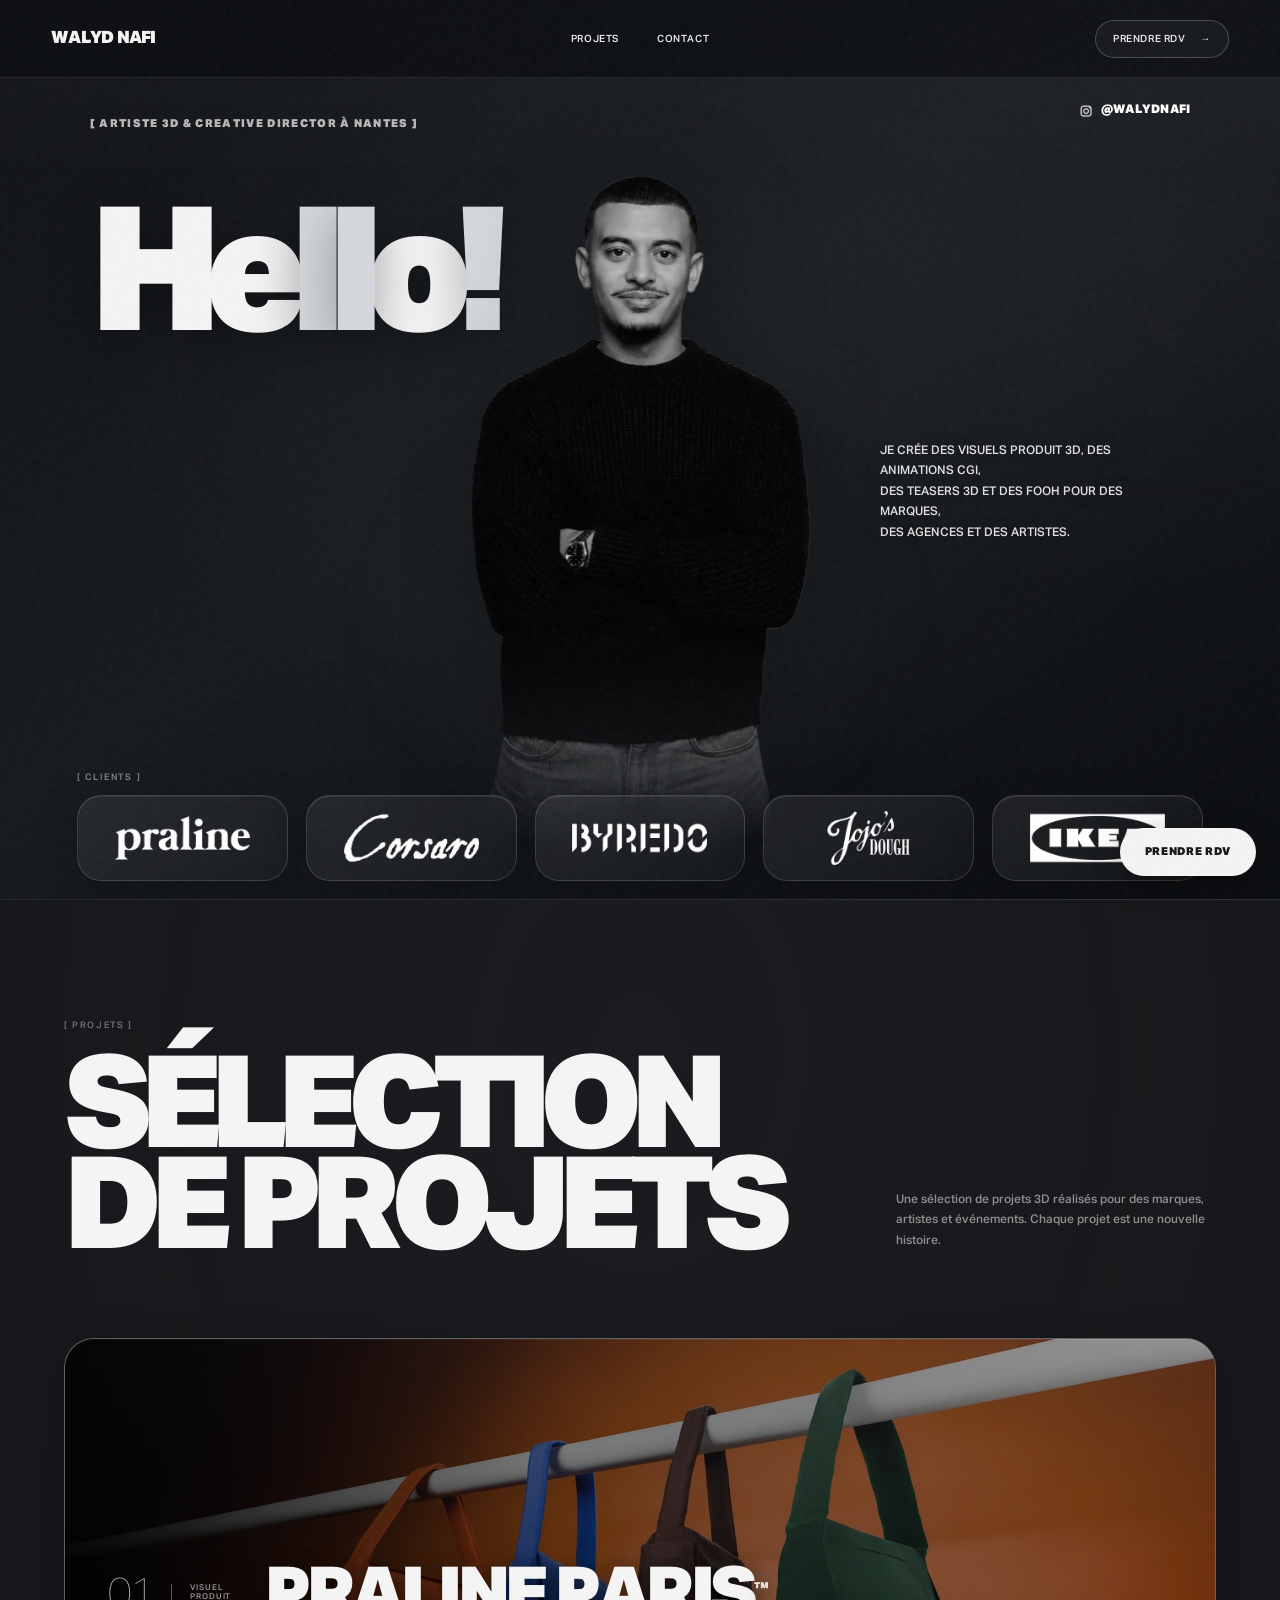
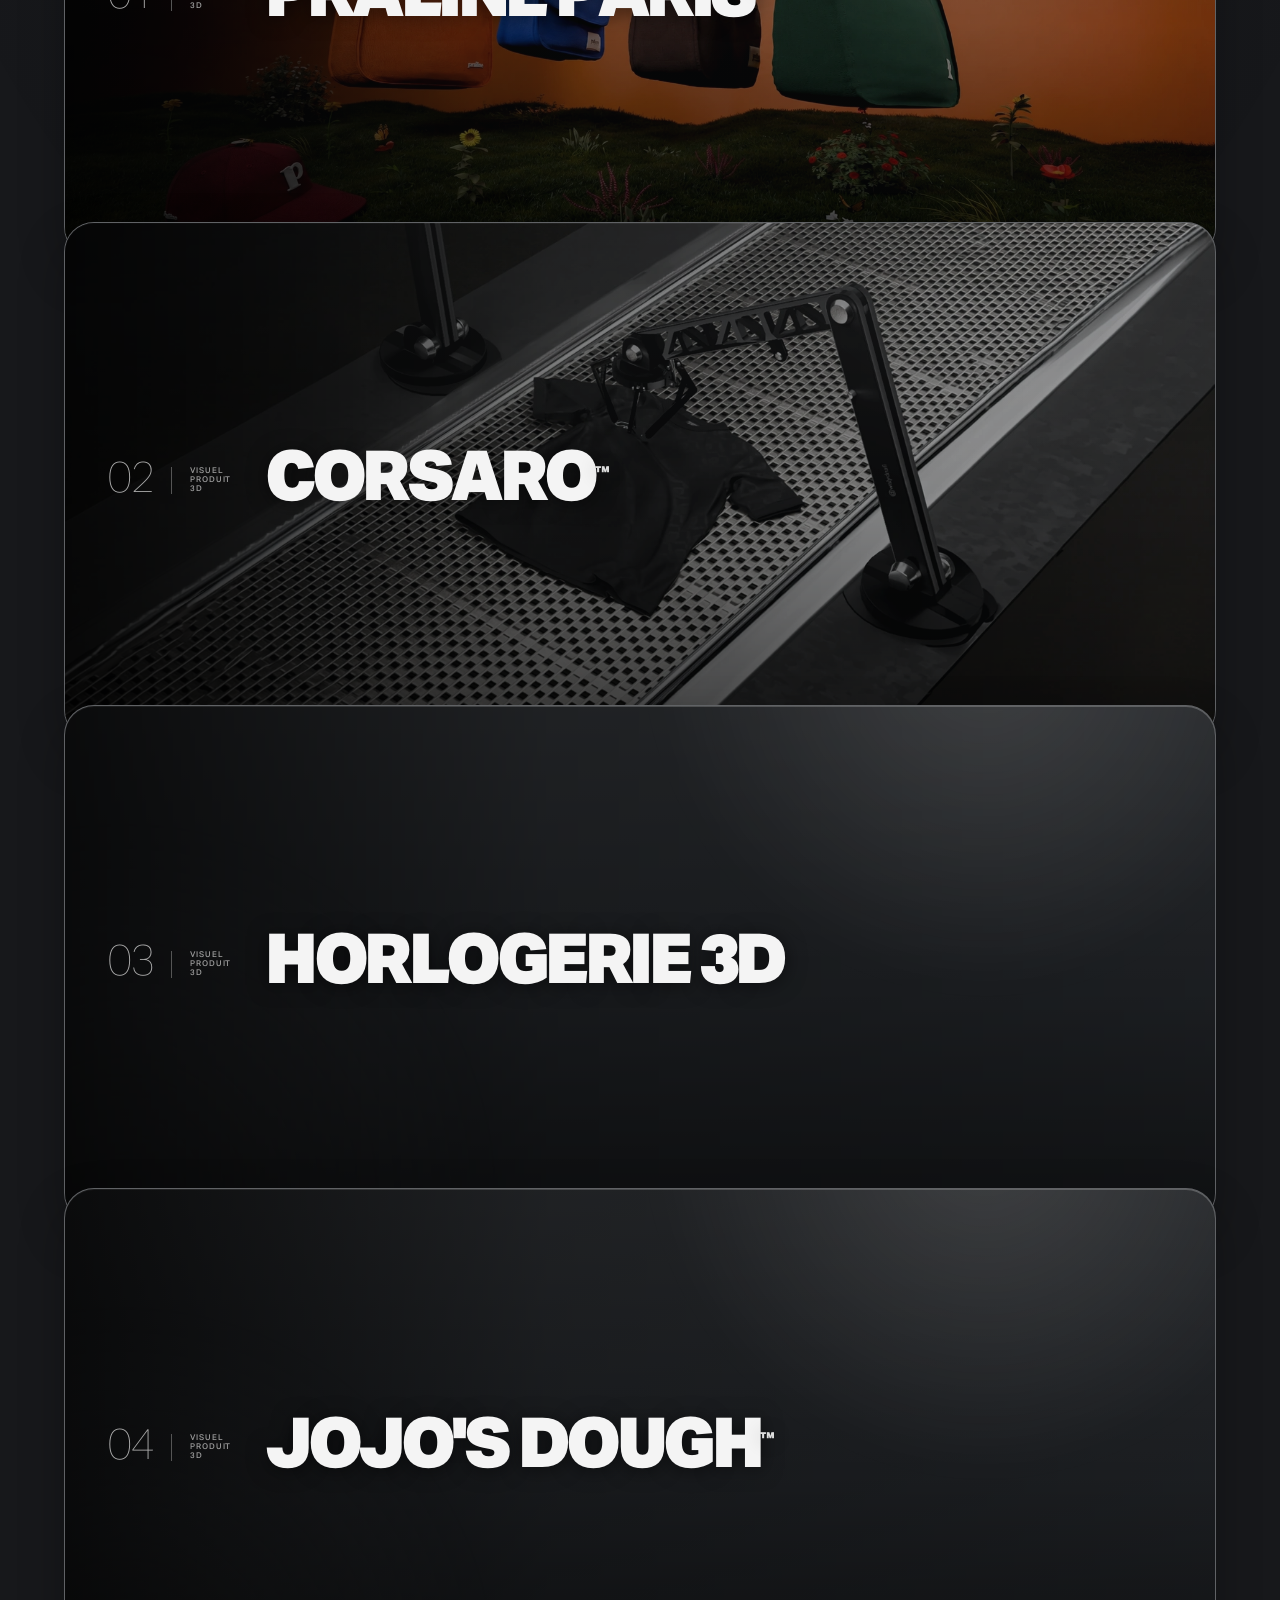
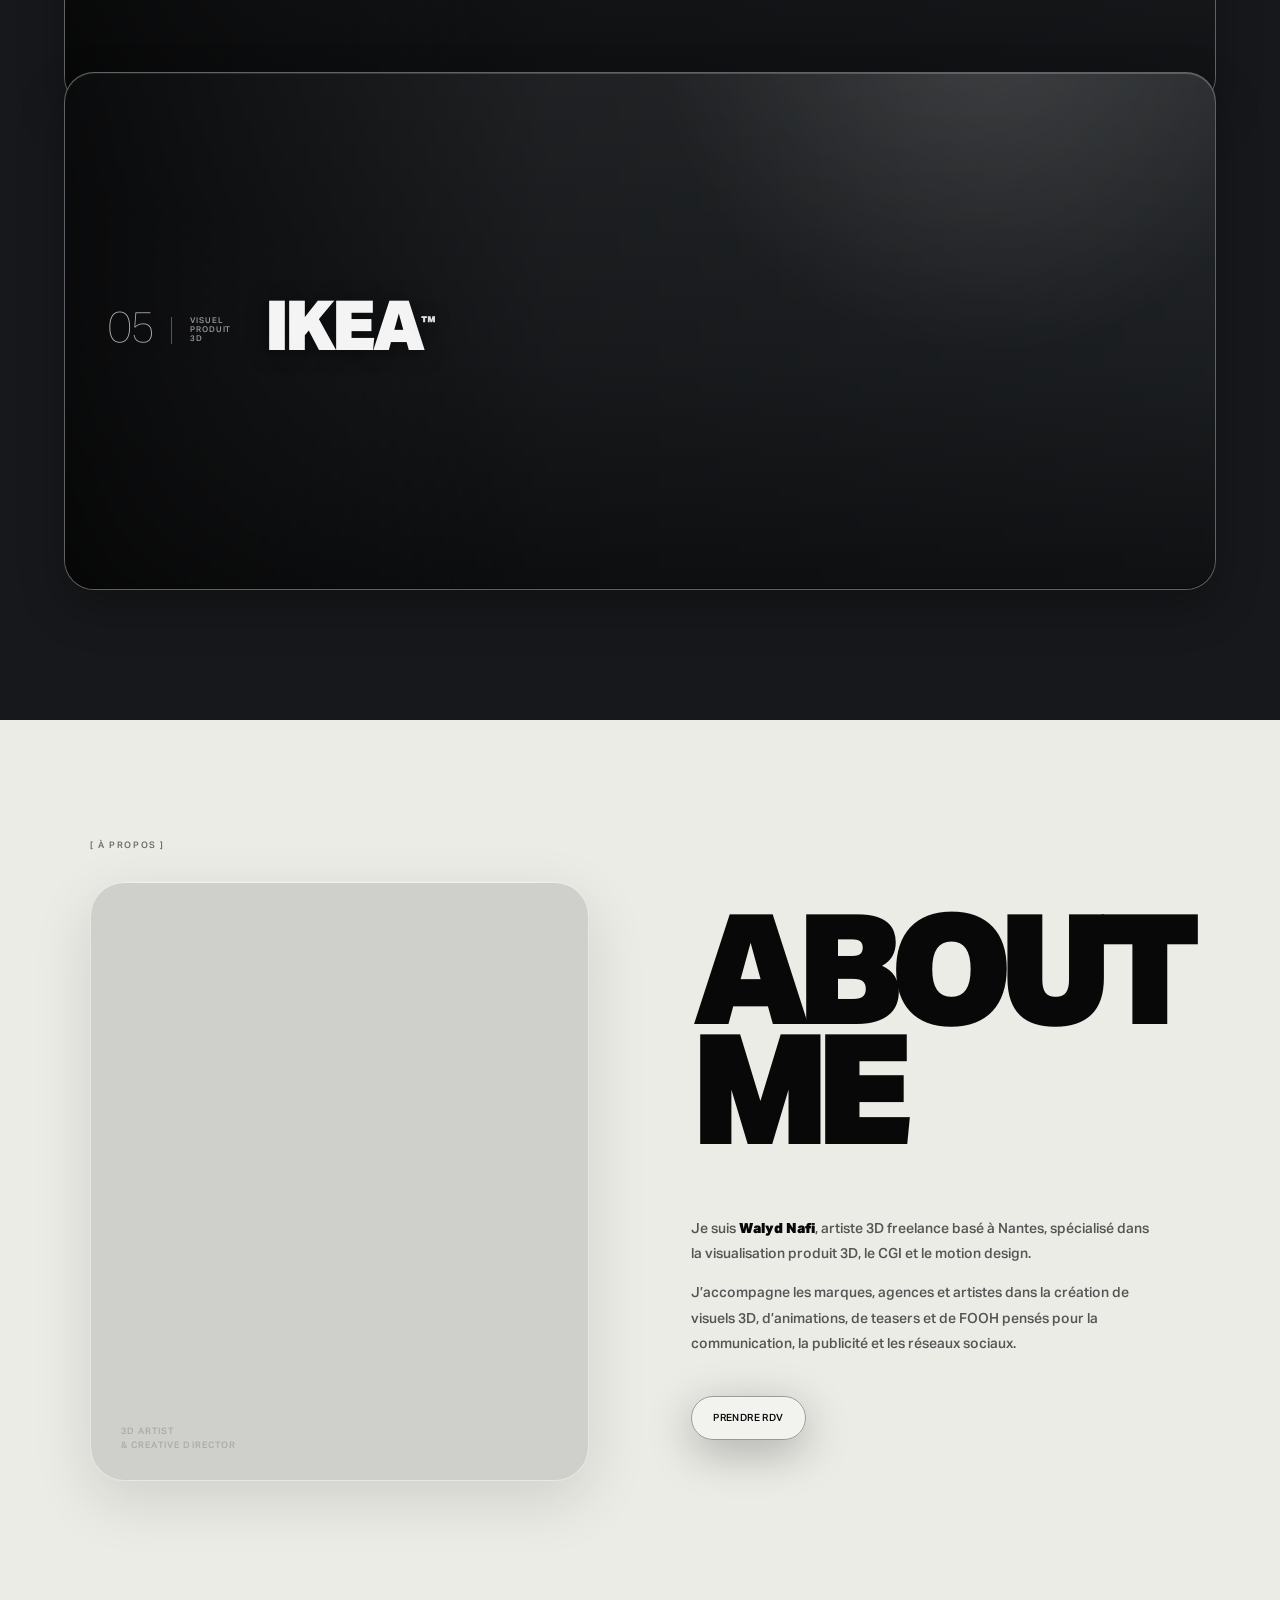
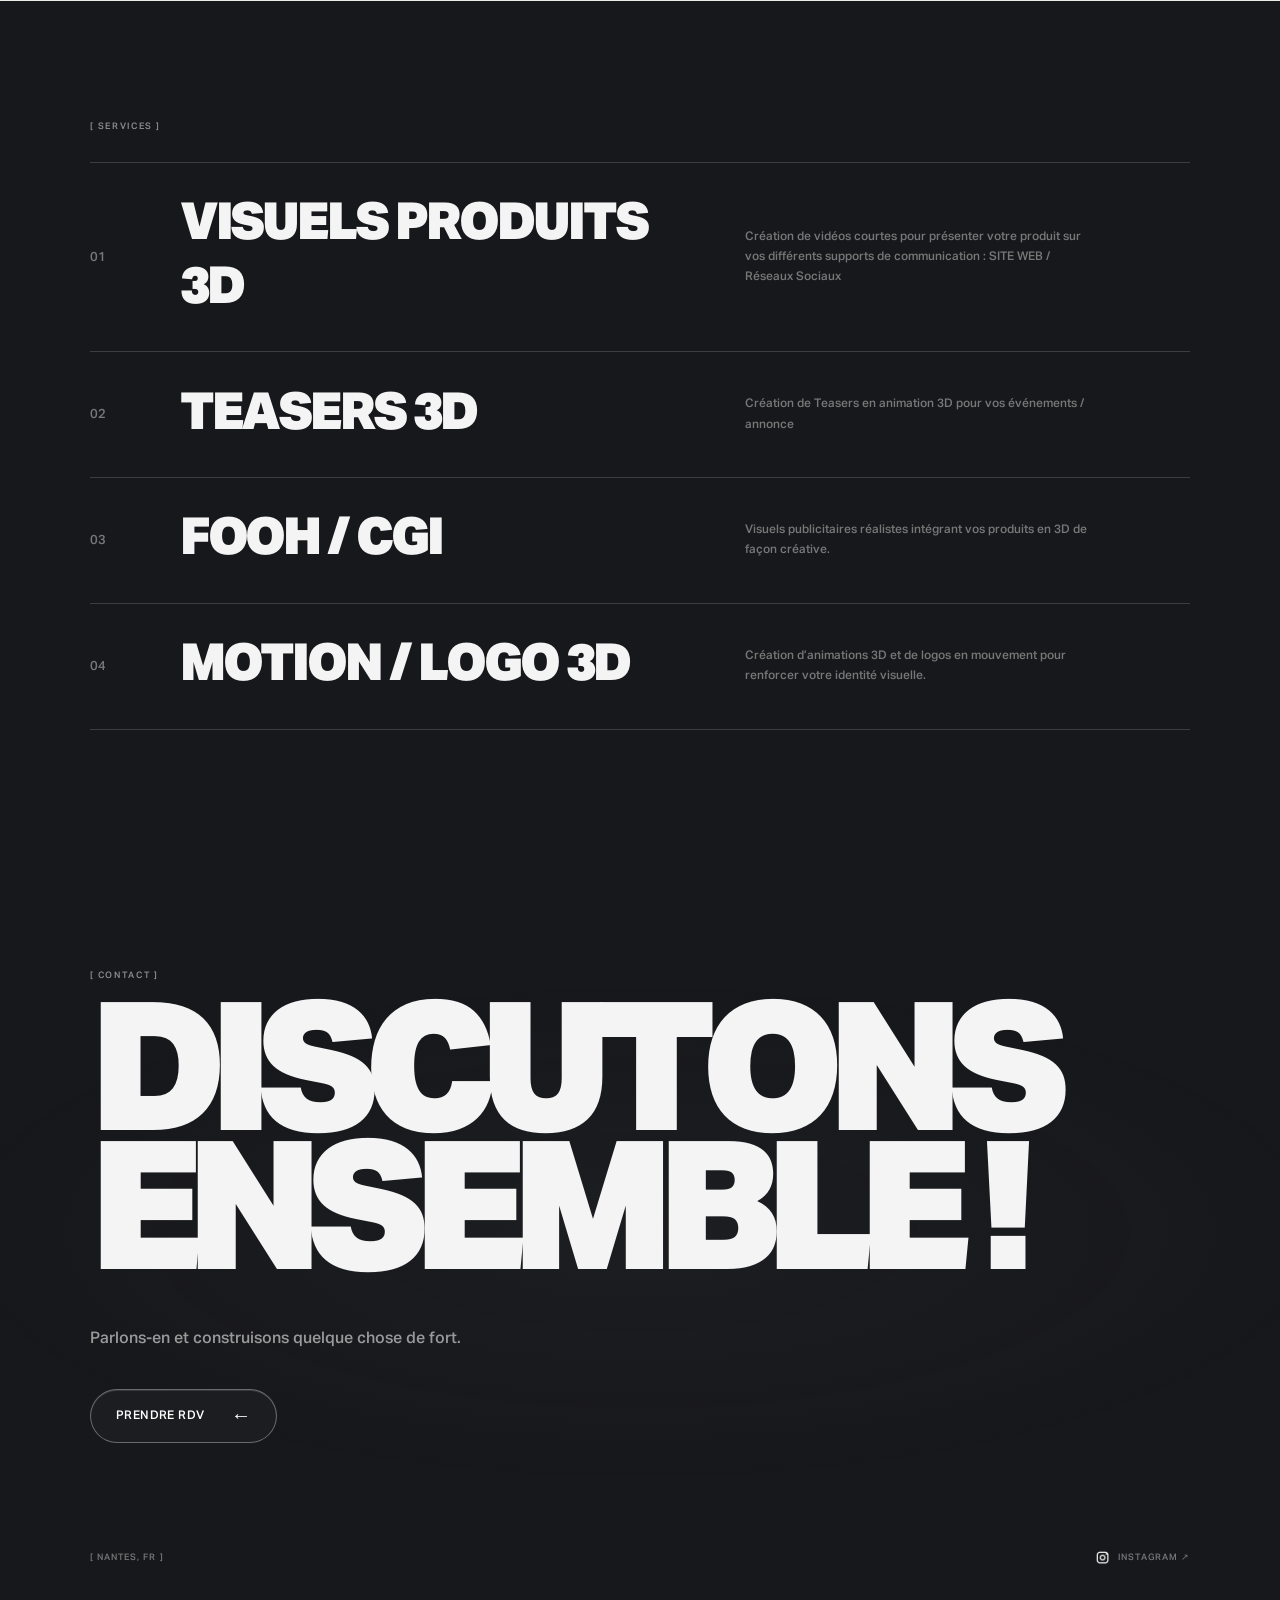
==== commit 6b672698: "Replace BYREDO project with HORLOGERIE 3D for DANNE STUDIO" ====
--- a/index.html
+++ b/index.html
@@ -98,10 +98,10 @@
       <h3><a class="project-link" href="projects/corsaro.html">CORSARO<sup class="tm-mark">™</sup></a></h3>
     </article>
     <article class="project-card project-with-image">
-      <a class="project-card-link" href="projects/byredo.html" aria-label="Voir le projet BYREDO"></a>
-      <picture class="project-media-picture"><source media="(max-width:800px)" srcset="assets/byredo-16x9-640.webp 640w, assets/byredo-16x9.webp 1600w" sizes="90vw"><img srcset="assets/byredo-card-480.webp 480w, assets/byredo-card-800.webp 800w, assets/byredo-card.webp 1600w" sizes="(max-width:800px) 90vw, 90vw" width="1600" height="720" class="project-media" src="assets/byredo-card.webp" alt="Byredo — visuel 3D" loading="lazy" decoding="async"></picture>
+      <a class="project-card-link" href="projects/horlogerie-3d.html" aria-label="Voir le projet HORLOGERIE 3D"></a>
+      <picture class="project-media-picture"><source media="(max-width:800px)" srcset="assets/horlogerie-3d-16x9-640.webp 640w, assets/horlogerie-3d-16x9.webp 1600w" sizes="90vw"><img srcset="assets/horlogerie-3d-card-480.webp 480w, assets/horlogerie-3d-card-800.webp 800w, assets/horlogerie-3d-card.webp 1600w" sizes="(max-width:800px) 90vw, 90vw" width="1600" height="720" class="project-media" src="assets/horlogerie-3d-card.webp" alt="Horlogerie 3D — visuel 3D" loading="lazy" decoding="async"></picture>
       <div class="p-meta"><b>03</b><span>VISUEL PRODUIT 3D</span></div>
-      <h3><a class="project-link" href="projects/byredo.html">BYREDO<sup class="tm-mark">™</sup></a></h3>
+      <h3><a class="project-link" href="projects/horlogerie-3d.html">HORLOGERIE 3D</a></h3>
     </article>
     <article class="project-card project-with-image">
       <a class="project-card-link" href="projects/jojos-dough.html" aria-label="Voir le projet JOJO'S DOUGH"></a>
--- a/style.css
+++ b/style.css
@@ -1556,3 +1556,7 @@
 .hero-clients .client-logo:not(.client-reveal){opacity:1;transform:none}
 /* An opaque base prevents previous cards bleeding through without backdrop blur. */
 .project-card.project-with-image{background-color:#23262a}
+
+/* HORLOGERIE 3D — preserve the supplied landscape images without distortion. */
+.project-horlogerie-3d .project-gallery figure { aspect-ratio:20/9!important; background:#d6d8d8!important; }
+.project-horlogerie-3d .project-gallery figure img { width:100%!important; height:100%!important; object-fit:contain!important; transform:none!important; }
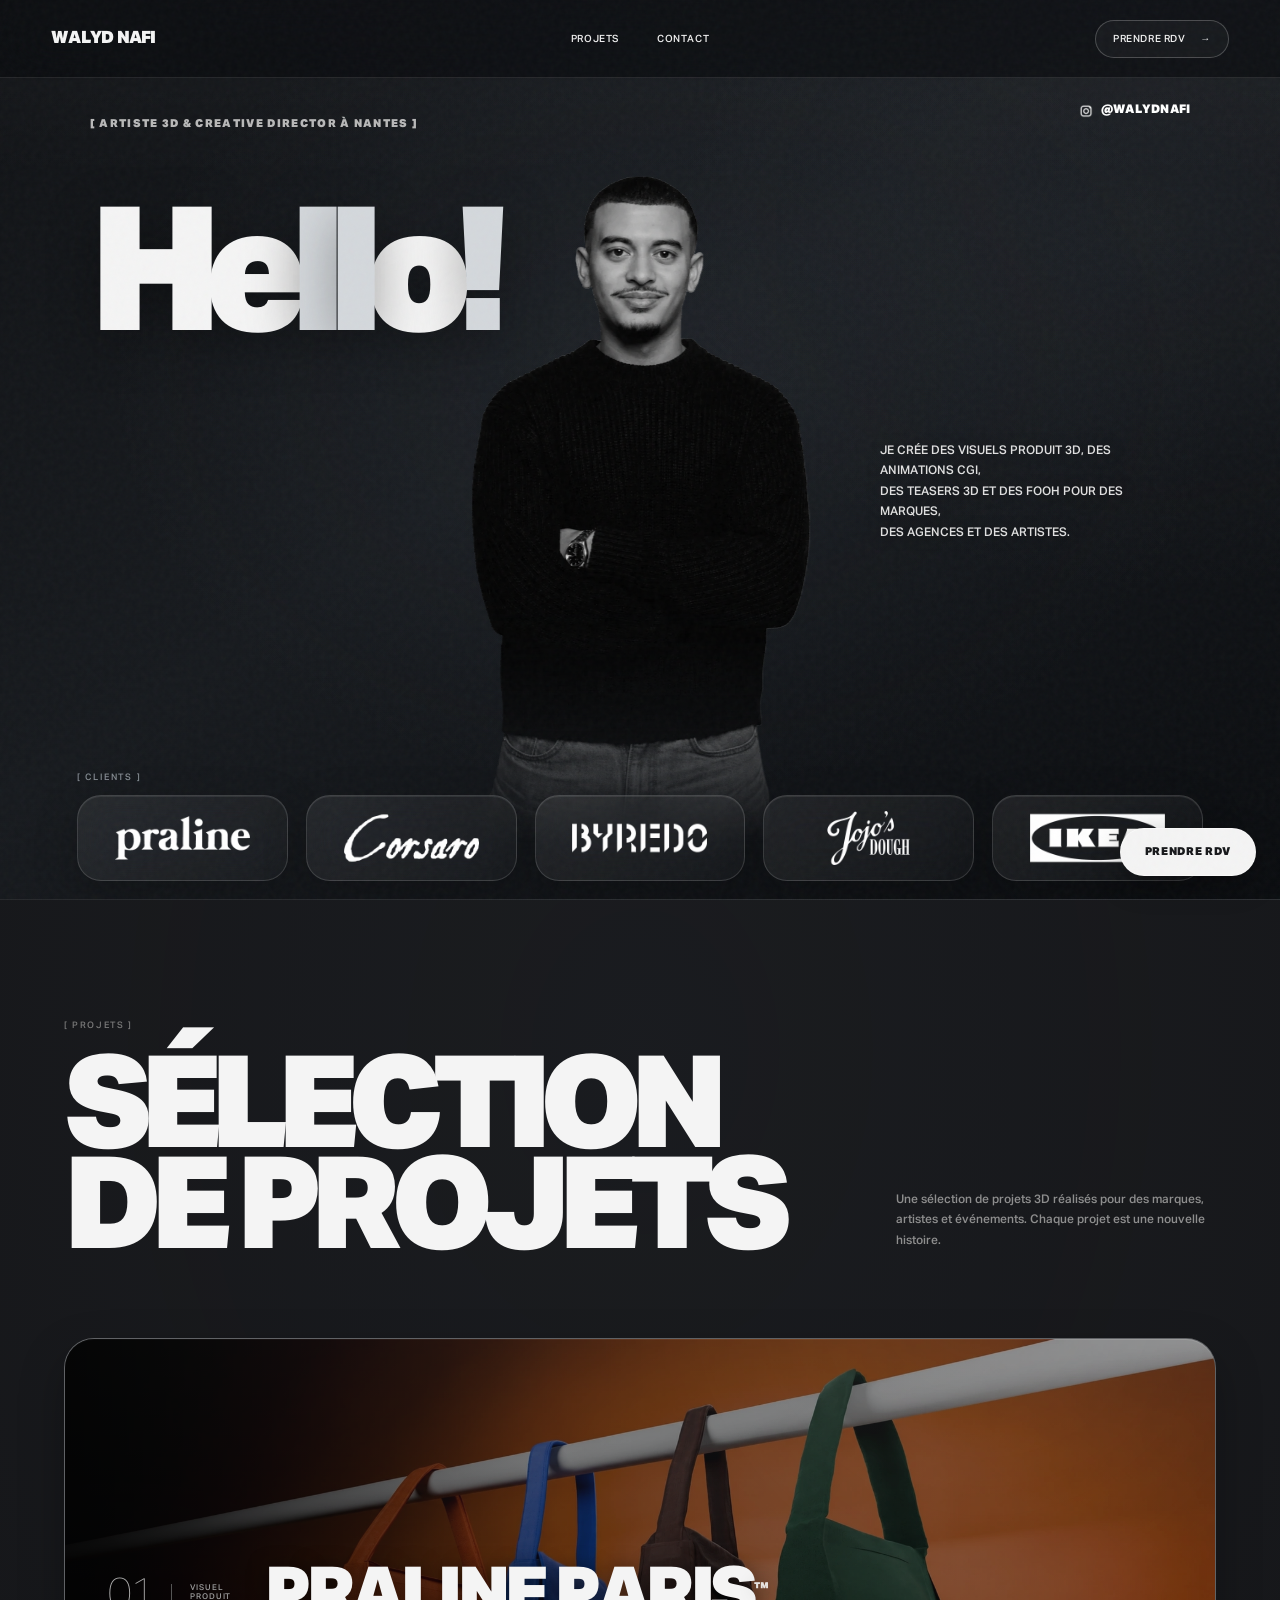
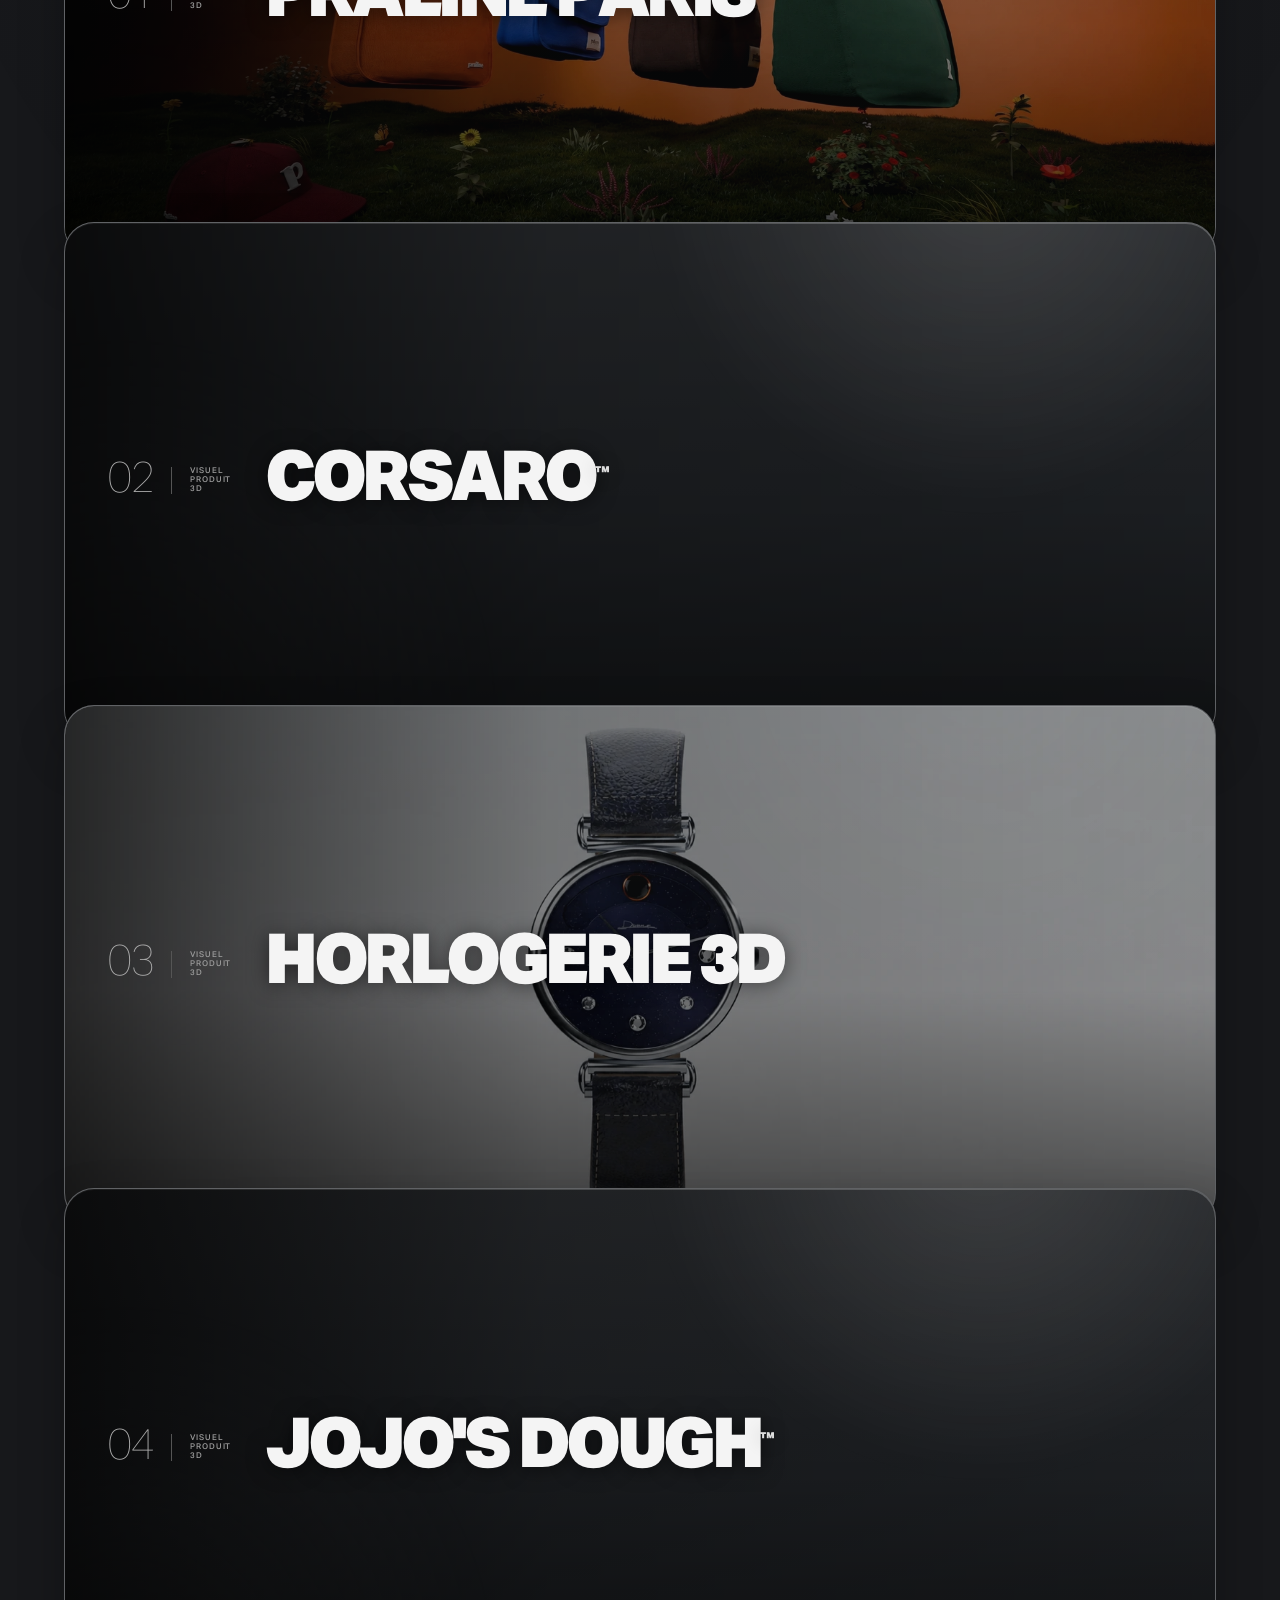
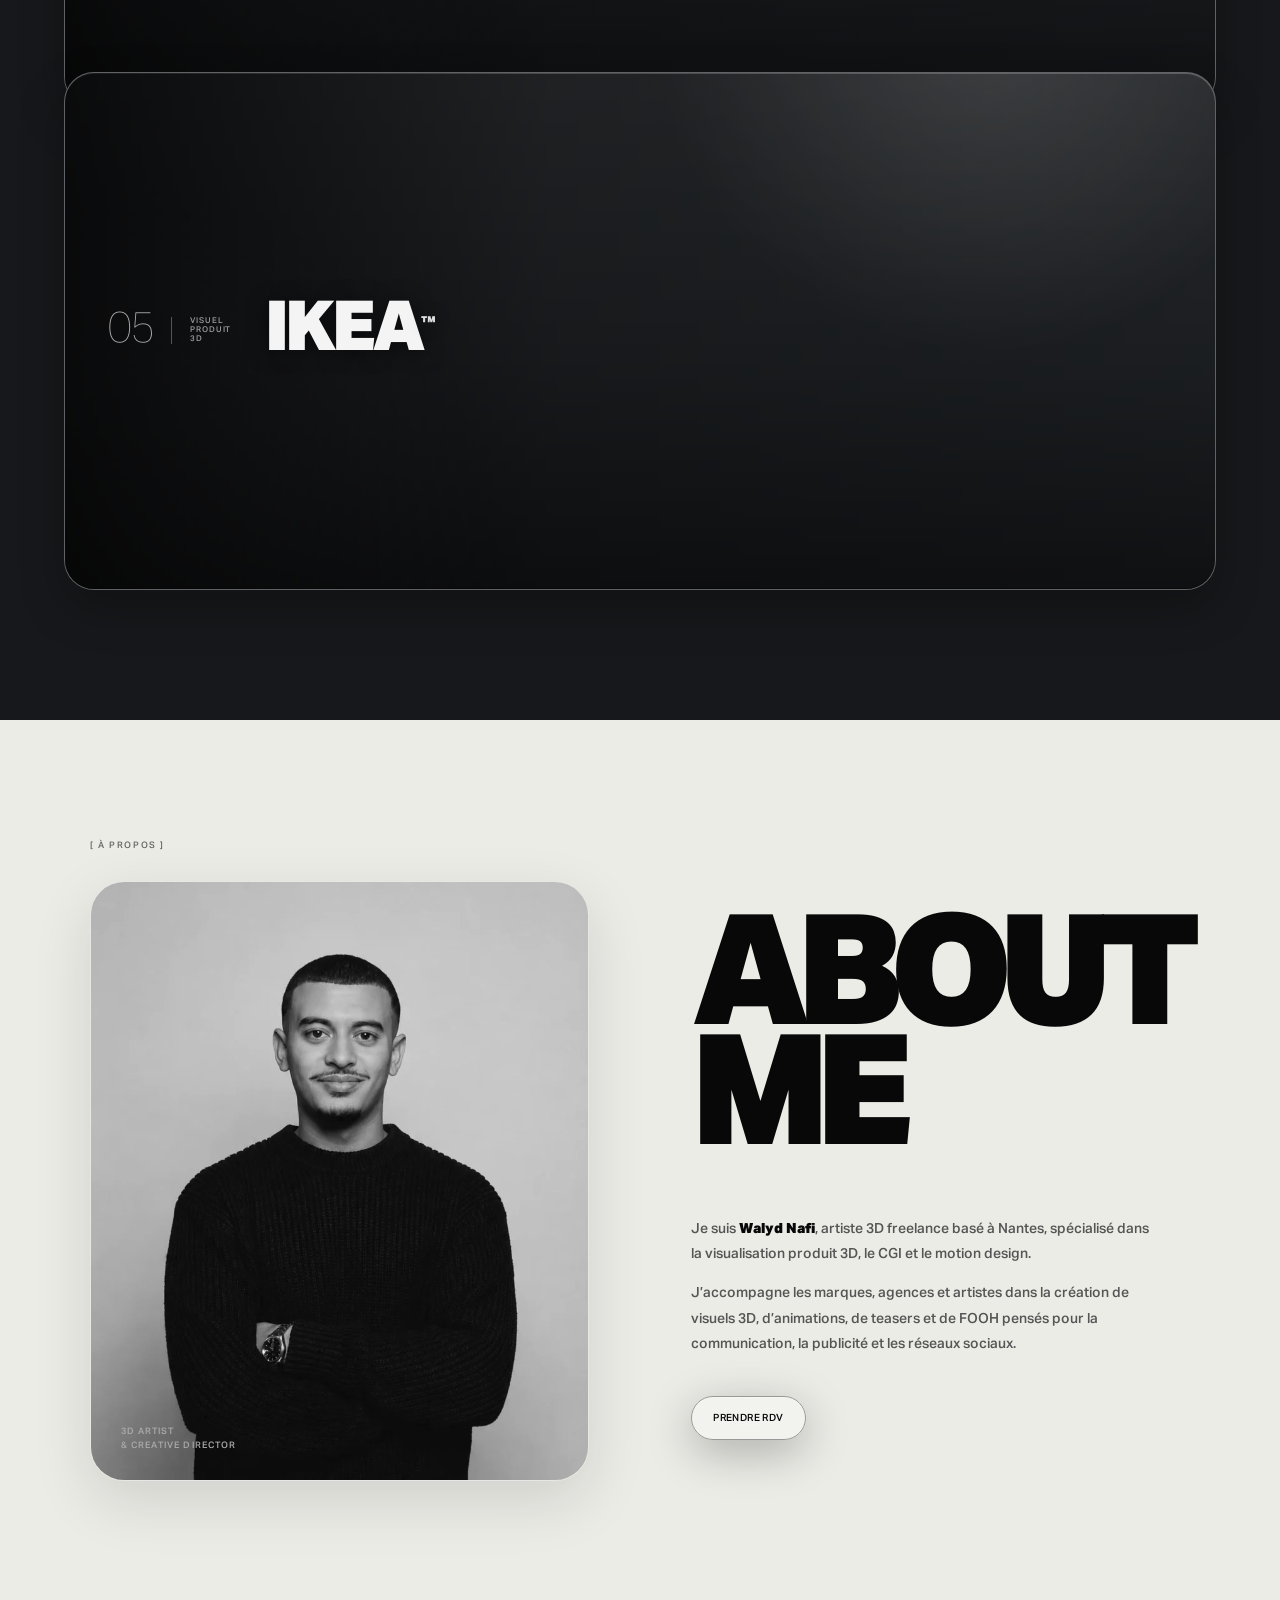
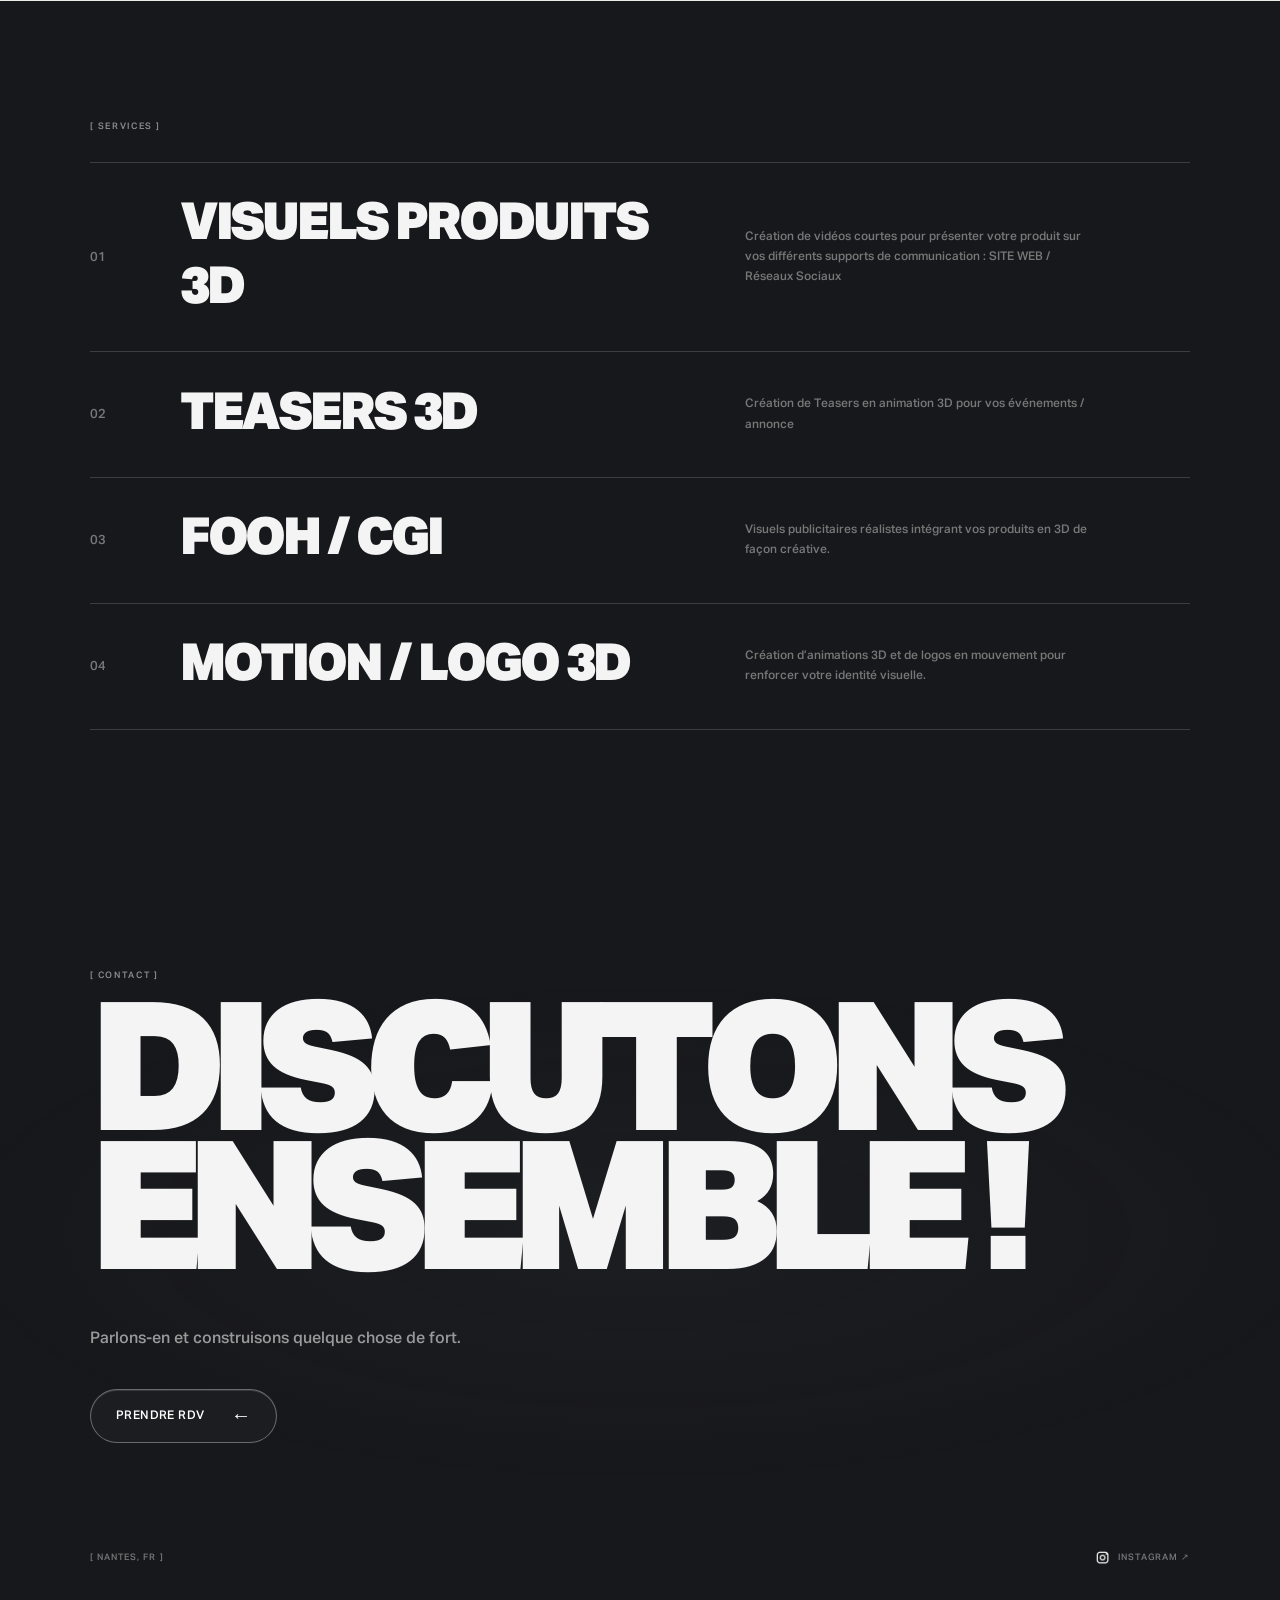
==== commit f682b46e: "Refresh portrait styles and suppress animated drop shadow" ====
--- a/index.html
+++ b/index.html
@@ -18,7 +18,7 @@
 <meta name="twitter:title" content="Artiste 3D freelance à Nantes | Walyd Nafi">
 <meta name="twitter:description" content="Visualisation produit 3D, CGI, FOOH, teasers 3D et motion design.">
 <meta name="twitter:image" content="https://walydnafi.fr/assets/walyd-hero.webp">
-<link rel="stylesheet" href="style.css">
+<link rel="stylesheet" href="style.css?v=portrait-clean-20261012">
 <script type="application/ld+json">
 {
 "@context":"https://schema.org",
--- a/style.css
+++ b/style.css
@@ -1560,3 +1560,8 @@
 /* HORLOGERIE 3D — preserve the supplied landscape images without distortion. */
 .project-horlogerie-3d .project-gallery figure { aspect-ratio:20/9!important; background:#d6d8d8!important; }
 .project-horlogerie-3d .project-gallery figure img { width:100%!important; height:100%!important; object-fit:contain!important; transform:none!important; }
+
+/* Keep the transparent hero portrait free of rectangular shadow artifacts. */
+#home .hero-portrait { border:0; outline:0; box-shadow:none; background:transparent; }
+#home .hero-portrait::before { display:none; }
+#home .hero-portrait img { border:0; outline:0; box-shadow:none; background:transparent; filter:grayscale(1) contrast(1.07) brightness(.91)!important; }
